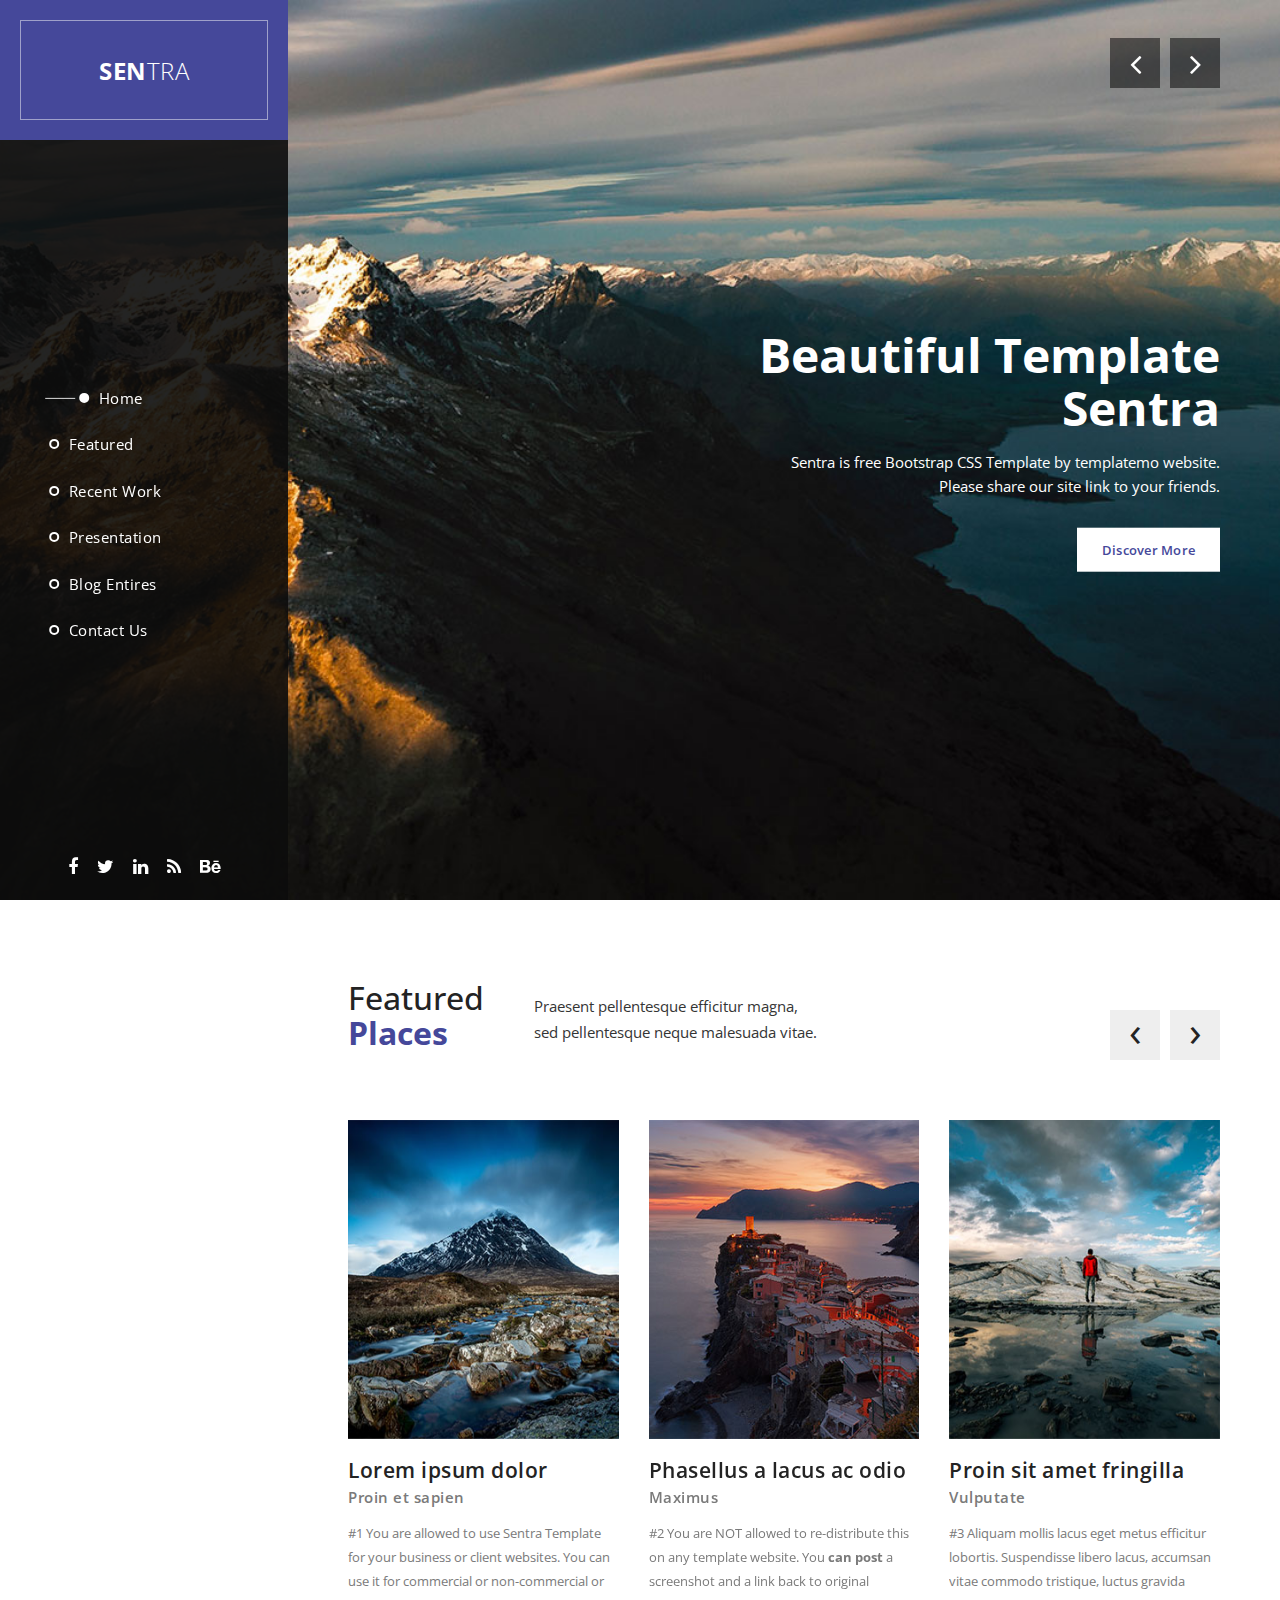
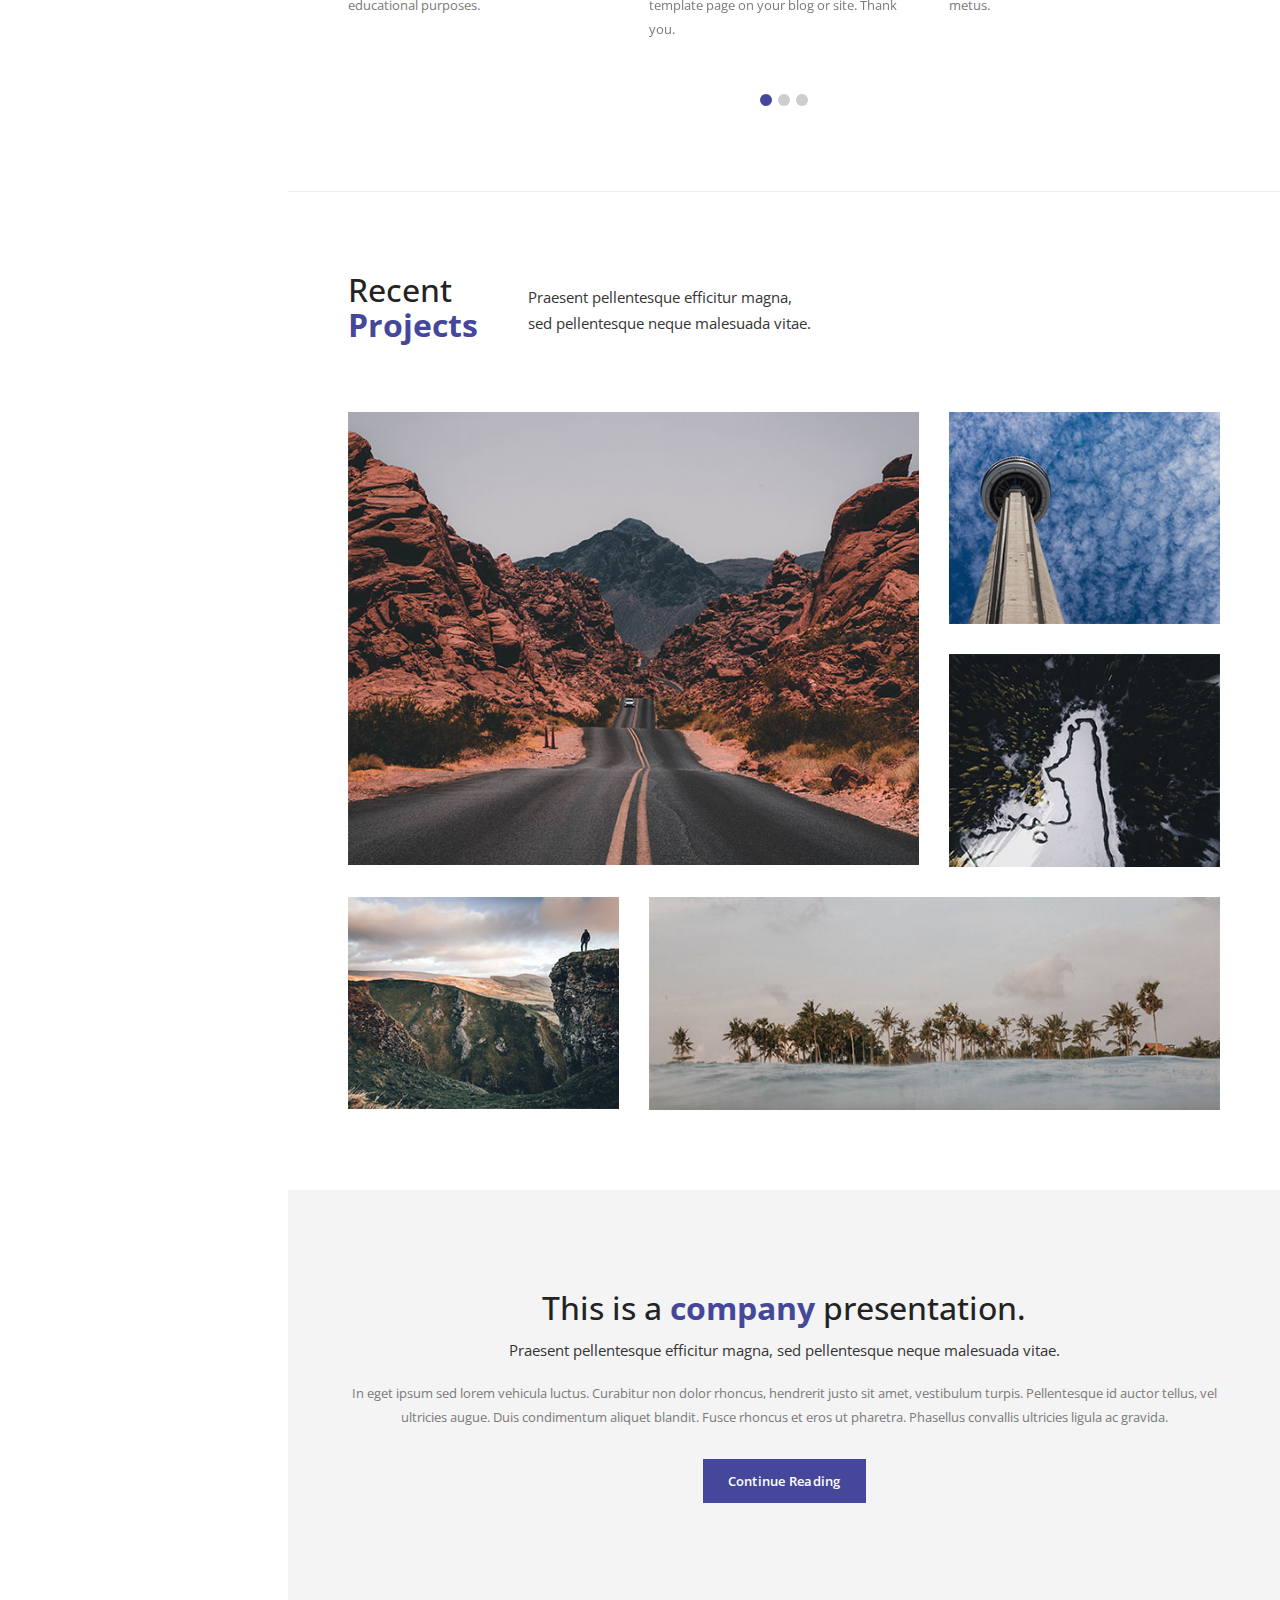
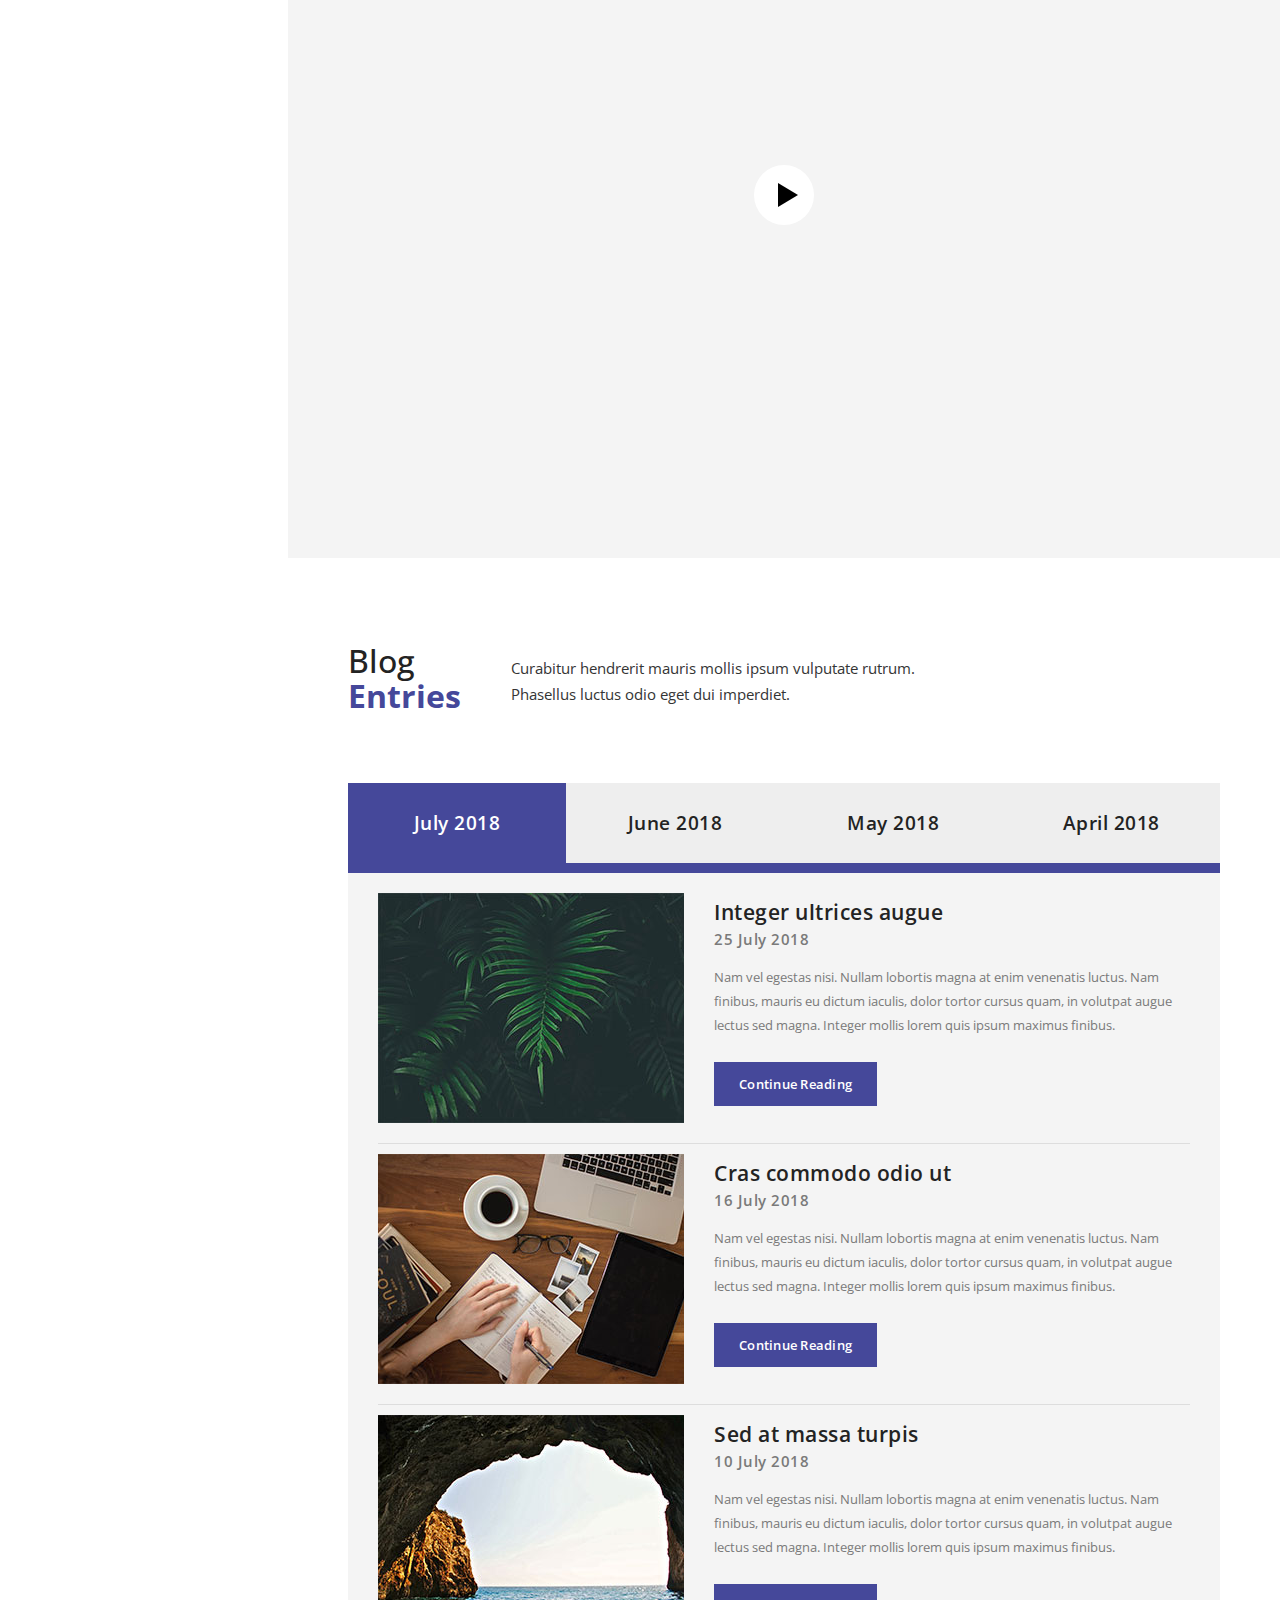
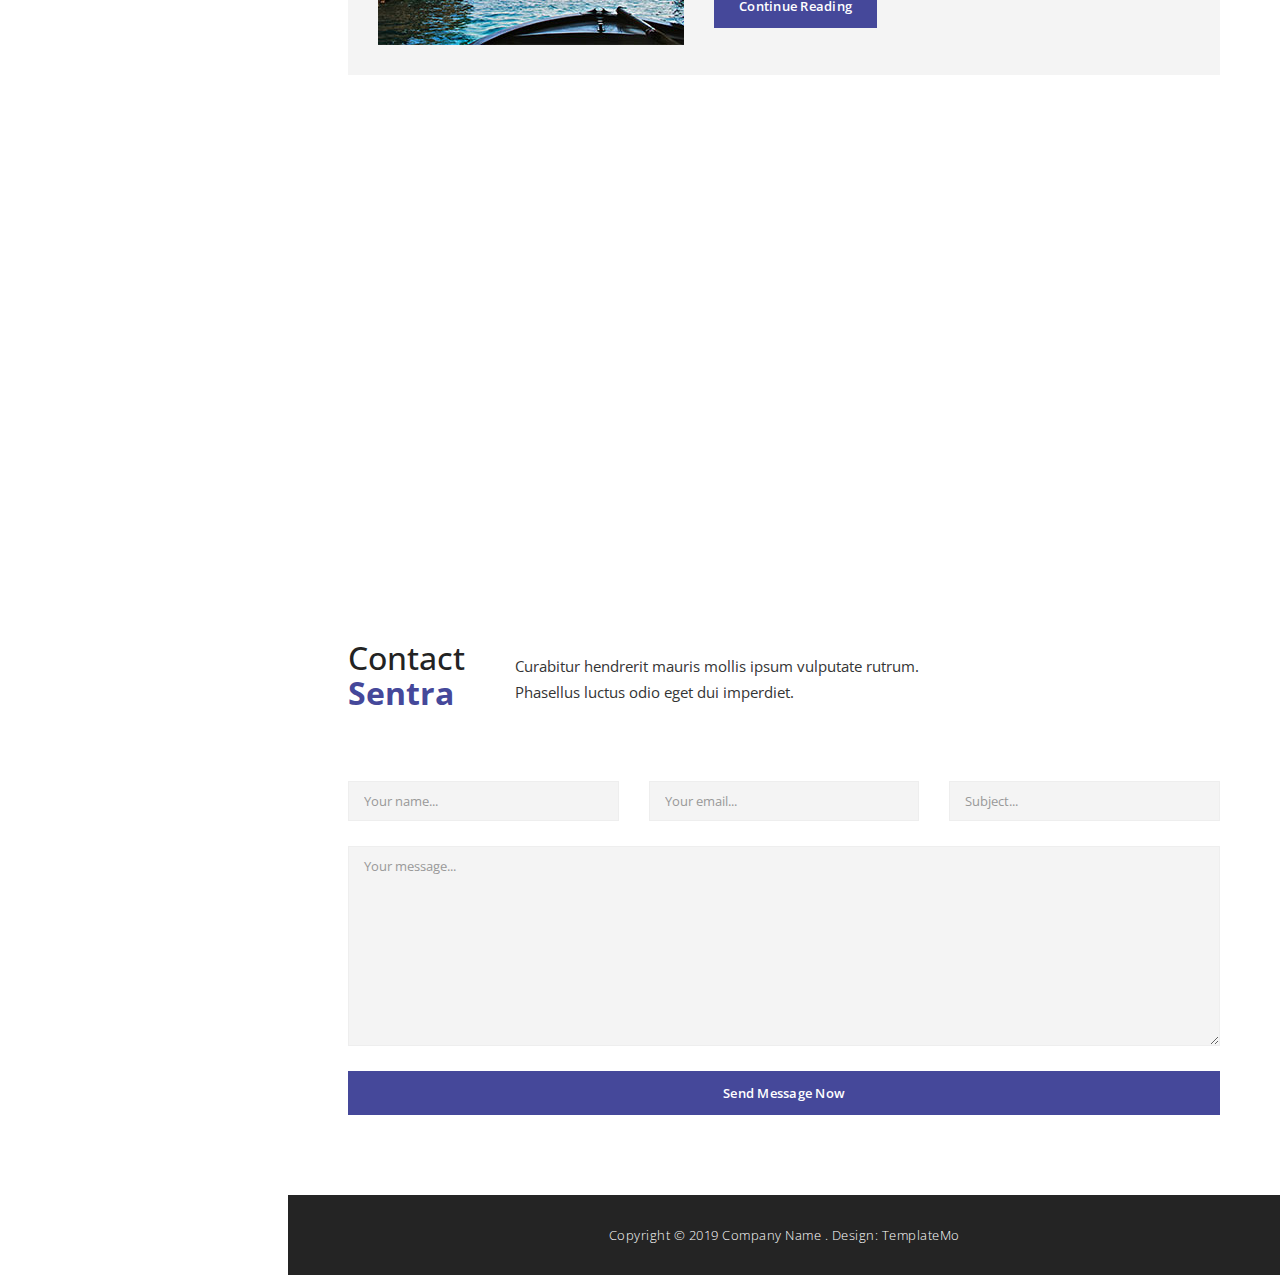
==== Code/HTML/Homepage/Mukto Batash.html @ c5c34bf3 "Enhancement #8 : Homepage Created" ====
<!DOCTYPE html>
<html>
    <head>
        <meta charset="utf-8">
        <meta http-equiv="X-UA-Compatible" content="IE=edge,chrome=1">
        <title>Mukto Batash</title>
        
<!-- 

Sentra Template

https://templatemo.com/tm-518-sentra

-->
        <meta name="description" content="">
        <meta name="viewport" content="width=device-width, initial-scale=1">
        <link rel="apple-touch-icon" href="apple-touch-icon.png">

        <link rel="stylesheet" href="css/bootstrap.min.css">
        <link rel="stylesheet" href="css/bootstrap-theme.min.css">
        <link rel="stylesheet" href="css/fontAwesome.css">
        <link rel="stylesheet" href="css/light-box.css">
        <link rel="stylesheet" href="css/owl-carousel.css">
        <link rel="stylesheet" href="css/templatemo-style.css">

        <link href="https://fonts.googleapis.com/css?family=Open+Sans:300,400,600,700,800" rel="stylesheet">

        <script src="js/vendor/modernizr-2.8.3-respond-1.4.2.min.js"></script>
    </head>

<body>



        <header class="nav-down responsive-nav hidden-lg hidden-md">
            <button type="button" id="nav-toggle" class="navbar-toggle" data-toggle="collapse" data-target="#main-nav">
                <span class="sr-only">Toggle navigation</span>
                <span class="icon-bar"></span>
                <span class="icon-bar"></span>
                <span class="icon-bar"></span>
            </button>
            <!--/.navbar-header-->
            <div id="main-nav" class="collapse navbar-collapse">
                <nav>
                    <ul class="nav navbar-nav">
                        <li><a href="#top">Home</a></li>
                        <li><a href="#featured">Featured</a></li>
                        <li><a href="#projects">Recent Projects</a></li>
                        <li><a href="#video">Presentation</a></li>
                        <li><a href="#blog">Blog Entries</a></li>
                        <li><a href="#contact">Contact Us</a></li>
                    </ul>
                </nav>
            </div>
        </header>

        <div class="sidebar-navigation hidde-sm hidden-xs">
            <div class="logo">
                <a href="#">Sen<em>tra</em></a>
            </div>
            <nav>
                <ul>
                    <li>
                        <a href="#top">
                            <span class="rect"></span>
                            <span class="circle"></span>
                            Home
                        </a>
                    </li>
                    <li>
                        <a href="#featured">
                            <span class="rect"></span>
                            <span class="circle"></span>
                            Featured
                        </a>
                    </li>
                    <li>
                        <a href="#projects">
                            <span class="rect"></span>
                            <span class="circle"></span>
                            Recent Work
                        </a>
                    </li>
                    <li>
                        <a href="#video">
                            <span class="rect"></span>
                            <span class="circle"></span>
                            Presentation
                        </a>
                    </li>
                    <li>
                        <a href="#blog">
                            <span class="rect"></span>
                            <span class="circle"></span>
                            Blog Entires
                        </a>
                    </li>
                    <li>
                        <a href="#contact">
                            <span class="rect"></span>
                            <span class="circle"></span>
                            Contact Us
                        </a>
                    </li>
                </ul>
            </nav>
            <ul class="social-icons">
                <li><a href="#"><i class="fa fa-facebook"></i></a></li>
                <li><a href="#"><i class="fa fa-twitter"></i></a></li>
                <li><a href="#"><i class="fa fa-linkedin"></i></a></li>
                <li><a href="#"><i class="fa fa-rss"></i></a></li>
                <li><a href="#"><i class="fa fa-behance"></i></a></li>
            </ul>
        </div>

        <div class="slider">
            <div class="Modern-Slider content-section" id="top">
                <!-- Item -->
                <div class="item item-1">
                    <div class="img-fill">
                    <div class="image"></div>
                    <div class="info">
                        <div>
                          <h1>Beautiful Template<br>Sentra</h1>
                          <p>Sentra is free Bootstrap CSS Template by templatemo website.<br>
                            Please share our site link to your friends.</p>
                          <div class="white-button button">
                              <a href="#featured">Discover More</a>
                          </div>
                        </div>
                        </div>
                    </div>
                </div>
                <!-- // Item -->
                <!-- Item -->
                <div class="item item-2">
                    <div class="img-fill">
                        <div class="image"></div>
                        <div class="info">
                        <div>
                          <h1>Mukto Batash <br>your friends</h1>
                          <p>Support templatemo by sharing a link to your friends.
                            <br>Thank you for helping us.</p>
                          
                          <div class="white-button button">
                              <a href="#featured">Share More</a>
                          </div>
                        </div>
                        </div>
                    </div>
                </div>
                <!-- // Item -->
                <!-- Item -->
                <div class="item item-3">
                    <div class="img-fill">
                        <div class="image"></div>
                        <div class="info">
                        <div>
                          <h1>Suspendisse suscipit<br>nulla sed</h1>
                          <p>Vestibulum ante ipsum primis in faucibus orci luctus et ultrices <br>posuere cubilia Curae; Sed at massa turpis.</p>
                          
                          <div class="white-button button">
                              <a href="#featured">Learn More</a>
                          </div>
                        </div>
                        </div>
                    </div>
                </div>
                <!-- // Item -->
            </div>
        </div>


        <div class="page-content">
            <section id="featured" class="content-section">
                <div class="section-heading">
                    <h1>Featured<br><em>Places</em></h1>
                    <p>Praesent pellentesque efficitur magna, 
                    <br>sed pellentesque neque malesuada vitae.</p>
                </div>
                <div class="section-content">
                    <div class="owl-carousel owl-theme">
                        <div class="item">
                            <div class="image">
                                <img src="img/featured_1.jpg" alt="">
                                <div class="featured-button button">
                                    <a href="#projects">Continue Reading</a>
                                </div>
                            </div>
                            <div class="text-content">
                                <h4>Lorem ipsum dolor</h4>
                                <span>Proin et sapien</span>
                                <p>#1 You are allowed to use Sentra Template for your business or client websites. You can use it for commercial or non-commercial or educational purposes.</p>
                            </div>
                        </div>
                        <div class="item">
                            <div class="image">
                                <img src="img/featured_2.jpg" alt="">
                                <div class="featured-button button">
                                    <a href="#projects">Continue Reading</a>
                                </div>
                            </div>
                            <div class="text-content">
                                <h4>Phasellus a lacus ac odio</h4>
                                <span>Maximus</span>
                                <p>#2 You are NOT allowed to re-distribute this on any template website. You <strong>can post</strong> a screenshot and a link back to original template page on your blog or site. Thank you.</p>
                            </div>
                        </div>
                        <div class="item">
                            <div class="image">
                                <img src="img/featured_3.jpg" alt="">
                                <div class="featured-button button">
                                    <a href="#projects">Continue Reading</a>
                                </div>
                            </div>
                            <div class="text-content">
                                <h4>Proin sit amet fringilla</h4>
                                <span>Vulputate</span>
                                <p>#3 Aliquam mollis lacus eget metus efficitur lobortis. Suspendisse libero lacus, accumsan vitae commodo tristique, luctus gravida metus.</p>
                            </div>
                        </div>
                        <div class="item">
                            <div class="image">
                                <img src="img/featured_2.jpg" alt="">
                                <div class="featured-button button">
                                    <a href="#projects">Continue Reading</a>
                                </div>
                            </div>
                            <div class="text-content">
                                <h4>In volutpat augue lectus</h4>
                                <span>Elementum</span>
                                <p>#4 Aliquam mollis lacus eget metus efficitur lobortis. Suspendisse libero lacus, accumsan vitae commodo tristique, luctus gravida metus.</p>
                            </div>
                        </div>
                        <div class="item">
                            <div class="image">
                                <img src="img/featured_1.jpg" alt="">
                                <div class="featured-button button">
                                    <a href="#projects">Continue Reading</a>
                                </div>
                            </div>
                            <div class="text-content">
                                <h4>Cras commodo odio</h4>
                                <span>Aliquam</span>
                                <p>#5 Mauris lacinia pretium libero, ut tincidunt lacus molestie ornare. Phasellus a facilisis erat. Praesent eleifend nibh mauris, quis sodales lorem convallis pulvinar.</p>
                            </div>
                        </div>
                        <div class="item">
                            <div class="image">
                                <img src="img/featured_3.jpg" alt="">
                                <div class="featured-button button">
                                    <a href="#projects">Continue Reading</a>
                                </div>
                            </div>
                            <div class="text-content">
                                <h4>Sed at massa turpis</h4>
                                <span>Curabitur</span>
                                <p>#6 Vestibulum tincidunt ornare ligula vel molestie. Curabitur hendrerit mauris mollis ipsum vulputate rutrum. Phasellus luctus odio eget dui imperdiet.</p>
                            </div>
                        </div>
                        <div class="item">
                            <div class="image">
                                <img src="img/featured_2.jpg" alt="">
                                <div class="featured-button button">
                                    <a href="#projects">Continue Reading</a>
                                </div>
                            </div>
                            <div class="text-content">
                                <h4>Aliquam mollis lacus</h4>
                                <span>Suspendisse</span>
                                <p>#7 Suspendisse suscipit nulla sed nisl fermentum, auctor suscipit nunc rhoncus. Proin faucibus metus diam, nec hendrerit purus pharetra in.</p>
                            </div>
                        </div>
                        <div class="item">
                            <div class="image">
                                <img src="img/featured_1.jpg" alt="">
                                <div class="featured-button button">
                                    <a href="#projects">Continue Reading</a>
                                </div>
                            </div>
                            <div class="text-content">
                                <h4>Mauris lacinia pretium</h4>
                                <span>Vestibulum</span>
                                <p>#8 Suspendisse suscipit nulla sed nisl fermentum, auctor suscipit nunc rhoncus. Proin faucibus metus diam, nec hendrerit purus pharetra in.</p>
                            </div>
                        </div>
                        <div class="item">
                            <div class="image">
                                <img src="img/featured_3.jpg" alt="">
                                <div class="featured-button button">
                                    <a href="#projects">Continue Reading</a>
                                </div>
                            </div>
                            <div class="text-content">
                                <h4>Proin sit amet fringilla erat</h4>
                                <span>Convallis</span>
                                <p>#9 Suspendisse suscipit nulla sed nisl fermentum, auctor suscipit nunc rhoncus. Proin faucibus metus diam, nec hendrerit purus pharetra in.</p>
                            </div>
                        </div>
                    </div>
                </div>
            </section>
            <section id="projects" class="content-section">
                <div class="section-heading">
                    <h1>Recent<br><em>Projects</em></h1>
                    <p>Praesent pellentesque efficitur magna, 
                    <br>sed pellentesque neque malesuada vitae.</p>
                </div>
                <div class="section-content">
                    <div class="masonry">
                        <div class="row">
                            <div class="item">
                                <div class="col-md-8">
                                    <a href="img/portfolio_big_1.jpg" data-lightbox="image"><img src="img/portfolio_1.jpg" alt="image 1"></a>
                                </div>
                            </div>
                            <div class="item second-item">
                                <div class="col-md-4">
                                    <a href="img/portfolio_big_2.jpg" data-lightbox="image"><img src="img/portfolio_2.jpg" alt="image 2"></a>
                                </div>
                            </div>
                            <div class="item">
                                <div class="col-md-4">
                                    <a href="img/portfolio_big_3.jpg" data-lightbox="image"><img src="img/portfolio_3.jpg" alt="image 3"></a>
                                </div>
                            </div>
                            <div class="item">
                                <div class="col-md-4">
                                    <a href="img/portfolio_big_4.jpg" data-lightbox="image"><img src="img/portfolio_4.jpg" alt="image 4"></a>
                                </div>
                            </div>
                            <div class="item">
                                <div class="col-md-8">
                                    <a href="img/portfolio_big_5.jpg" data-lightbox="image"><img src="img/portfolio_5.jpg" alt="image 5"></a>
                                </div>
                            </div>
                        </div>
                    </div>
                </div>            
            </section>
            <section id="video" class="content-section">
                <div class="row">
                    <div class="col-md-12">
                        <div class="section-heading">
                            <h1>This is a <em>company</em> presentation.</h1>
                            <p>Praesent pellentesque efficitur magna, sed pellentesque neque malesuada vitae.</p>
                        </div>
                        <div class="text-content">
                            <p>In eget ipsum sed lorem vehicula luctus. Curabitur non dolor rhoncus, hendrerit justo sit amet, vestibulum turpis. Pellentesque id auctor tellus, vel ultricies augue. Duis condimentum aliquet blandit. Fusce rhoncus et eros ut pharetra. Phasellus convallis ultricies ligula ac gravida.</p>
                        </div>
                        <div class="accent-button button">
                            <a href="#blog">Continue Reading</a>
                        </div>
                    </div>
                    <div class="col-md-12">
                        <div class="box-video">
                            <div class="bg-video" style="background-image: url(https://unsplash.imgix.net/photo-1425036458755-dc303a604201?fit=crop&fm=jpg&q=75&w=1000);">
                                <div class="bt-play">Play</div>
                            </div>
                            <div class="video-container">
                                <iframe width="100%" height="520" src="https://www.youtube.com/embed/j-_7Ub-Zkow?rel=0&amp;showinfo=0" frameborder="0" allowfullscreen="allowfullscreen"></iframe>
                            </div>
                        </div>
                    </div>
                </div>
            </section>
            <section id="blog" class="content-section">
                <div class="section-heading">
                    <h1>Blog<br><em>Entries</em></h1>
                    <p>Curabitur hendrerit mauris mollis ipsum vulputate rutrum. 
                    <br>Phasellus luctus odio eget dui imperdiet.</p>
                </div>
                <div class="section-content">
                    <div class="tabs-content">
                        <div class="wrapper">
                            <ul class="tabs clearfix" data-tabgroup="first-tab-group">
                              <li><a href="#tab1" class="active">July 2018</a></li>
                              <li><a href="#tab2">June 2018</a></li>
                              <li><a href="#tab3">May 2018</a></li>
                              <li><a href="#tab4">April 2018</a></li>
                            </ul>
                            <section id="first-tab-group" class="tabgroup">
                                <div id="tab1">
                                    <ul>
                                        <li>
                                            <div class="item">
                                                <img src="img/blog_1.jpg" alt="">
                                                <div class="text-content">
                                                    <h4>Integer ultrices augue</h4>
                                                    <span>25 July 2018</span>
                                                    <p>Nam vel egestas nisi. Nullam lobortis magna at enim venenatis luctus. Nam finibus, mauris eu dictum iaculis, dolor tortor cursus quam, in volutpat augue lectus sed magna. Integer mollis lorem quis ipsum maximus finibus.</p>
                                                    
                                                    <div class="accent-button button">
                                                        <a href="#contact">Continue Reading</a>
                                                    </div>
                                                </div>
                                            </div>
                                        </li>
                                        <li>
                                            <div class="item">
                                                <img src="img/blog_2.jpg" alt="">
                                                <div class="text-content">
                                                    <h4>Cras commodo odio ut</h4>
                                                    <span>16 July 2018</span>
                                                    <p>Nam vel egestas nisi. Nullam lobortis magna at enim venenatis luctus. Nam finibus, mauris eu dictum iaculis, dolor tortor cursus quam, in volutpat augue lectus sed magna. Integer mollis lorem quis ipsum maximus finibus.</p>
                                                    
                                                    <div class="accent-button button">
                                                        <a href="#contact">Continue Reading</a>
                                                    </div>
                                                </div>
                                            </div>
                                        </li>
                                        <li>
                                            <div class="item">
                                                <img src="img/blog_3.jpg" alt="">
                                                <div class="text-content">
                                                    <h4>Sed at massa turpis</h4>
                                                    <span>10 July 2018</span>
                                                    <p>Nam vel egestas nisi. Nullam lobortis magna at enim venenatis luctus. Nam finibus, mauris eu dictum iaculis, dolor tortor cursus quam, in volutpat augue lectus sed magna. Integer mollis lorem quis ipsum maximus finibus.</p>
                                                    
                                                    <div class="accent-button button">
                                                        <a href="#contact">Continue Reading</a>
                                                    </div>
                                                </div>
                                            </div>
                                        </li>
                                    </ul>
                                </div>
                                <div id="tab2">
                                    <ul>
                                        <li>
                                            <div class="item">
                                                <img src="img/blog_3.jpg" alt="">
                                                <div class="text-content">
                                                    <h4>Sed at massa turpis</h4>
                                                    <span>30 June 2018</span>
                                                    <p>Nam vel egestas nisi. Nullam lobortis magna at enim venenatis luctus. Nam finibus, mauris eu dictum iaculis, dolor tortor cursus quam, in volutpat augue lectus sed magna. Integer mollis lorem quis ipsum maximus finibus.</p>
                                                    
                                                    <div class="accent-button button">
                                                        <a href="#contact">Continue Reading</a>
                                                    </div>
                                                </div>
                                            </div>
                                        </li>
                                        <li>
                                            <div class="item">
                                                <img src="img/blog_1.jpg" alt="">
                                                <div class="text-content">
                                                    <h4>Lorem ipsum dolor sit</h4>
                                                    <span>24 June 2018</span>
                                                    <p>Nam vel egestas nisi. Nullam lobortis magna at enim venenatis luctus. Nam finibus, mauris eu dictum iaculis, dolor tortor cursus quam, in volutpat augue lectus sed magna. Integer mollis lorem quis ipsum maximus finibus.</p>
                                                    
                                                    <div class="accent-button button">
                                                        <a href="#contact">Continue Reading</a>
                                                    </div>
                                                </div>
                                            </div>
                                        </li>
                                        <li>
                                            <div class="item">
                                                <img src="img/blog_2.jpg" alt="">
                                                <div class="text-content">
                                                    <h4>Cras commodo odio ut</h4>
                                                    <span>12 June 2018</span>
                                                    <p>Nam vel egestas nisi. Nullam lobortis magna at enim venenatis luctus. Nam finibus, mauris eu dictum iaculis, dolor tortor cursus quam, in volutpat augue lectus sed magna. Integer mollis lorem quis ipsum maximus finibus.</p>
                                                    
                                                    <div class="accent-button button">
                                                        <a href="#contact">Continue Reading</a>
                                                    </div>
                                                </div>
                                            </div>
                                        </li>
                                    </ul>
                                </div>
                                <div id="tab3">
                                    <ul>
                                        <li>
                                            <div class="item">
                                                <img src="img/blog_2.jpg" alt="">
                                                <div class="text-content">
                                                    <h4>Cras commodo odio ut</h4>
                                                    <span>26 May 2018</span>
                                                    <p>Nam vel egestas nisi. Nullam lobortis magna at enim venenatis luctus. Nam finibus, mauris eu dictum iaculis, dolor tortor cursus quam, in volutpat augue lectus sed magna. Integer mollis lorem quis ipsum maximus finibus.</p>
                                                    
                                                    <div class="accent-button button">
                                                        <a href="#contact">Continue Reading</a>
                                                    </div>
                                                </div>
                                            </div>
                                        </li>
                                        <li>
                                            <div class="item">
                                                <img src="img/blog_1.jpg" alt="">
                                                <div class="text-content">
                                                    <h4>Lorem ipsum dolor sit</h4>
                                                    <span>22 May 2018</span>
                                                    <p>Nam vel egestas nisi. Nullam lobortis magna at enim venenatis luctus. Nam finibus, mauris eu dictum iaculis, dolor tortor cursus quam, in volutpat augue lectus sed magna. Integer mollis lorem quis ipsum maximus finibus.</p>
                                                    
                                                    <div class="accent-button button">
                                                        <a href="#contact">Continue Reading</a>
                                                    </div>
                                                </div>
                                            </div>
                                        </li>
                                        <li>
                                            <div class="item">
                                                <img src="img/blog_3.jpg" alt="">
                                                <div class="text-content">
                                                    <h4>Integer ultrices augue</h4>
                                                    <span>8 May 2018</span>
                                                    <p>Nam vel egestas nisi. Nullam lobortis magna at enim venenatis luctus. Nam finibus, mauris eu dictum iaculis, dolor tortor cursus quam, in volutpat augue lectus sed magna. Integer mollis lorem quis ipsum maximus finibus.</p>
                                                    
                                                    <div class="accent-button button">
                                                        <a href="#contact">Continue Reading</a>
                                                    </div>
                                                </div>
                                            </div>
                                        </li>
                                    </ul>
                                </div>
                                <div id="tab4">
                                    <ul>
                                        <li>
                                            <div class="item">
                                                <img src="img/blog_1.jpg" alt="">
                                                <div class="text-content">
                                                    <h4>Lorem ipsum dolor sit</h4>
                                                    <span>26 April 2018</span>
                                                    <p>Nam vel egestas nisi. Nullam lobortis magna at enim venenatis luctus. Nam finibus, mauris eu dictum iaculis, dolor tortor cursus quam, in volutpat augue lectus sed magna. Integer mollis lorem quis ipsum maximus finibus.</p>
                                                    
                                                    <div class="accent-button button">
                                                        <a href="#contact">Continue Reading</a>
                                                    </div>
                                                </div>
                                            </div>
                                        </li>                                
                                        <li>
                                            <div class="item">
                                                <img src="img/blog_3.jpg" alt="">
                                                <div class="text-content">
                                                    <h4>Integer ultrices augue eu</h4>
                                                    <span>24 April 2018</span>
                                                    <p>Nam vel egestas nisi. Nullam lobortis magna at enim venenatis luctus. Nam finibus, mauris eu dictum iaculis, dolor tortor cursus quam, in volutpat augue lectus sed magna. Integer mollis lorem quis ipsum maximus finibus.</p>
                                                    
                                                    <div class="accent-button button">
                                                        <a href="#contact">Continue Reading</a>
                                                    </div>
                                                </div>
                                            </div>
                                        </li>
                                        <li>
                                            <div class="item">
                                                <img src="img/blog_2.jpg" alt="">
                                                <div class="text-content">
                                                    <h4>Cras commodo odio ut</h4>
                                                    <span>20 April 2018</span>
                                                    <p>Nam vel egestas nisi. Nullam lobortis magna at enim venenatis luctus. Nam finibus, mauris eu dictum iaculis, dolor tortor cursus quam, in volutpat augue lectus sed magna. Integer mollis lorem quis ipsum maximus finibus.</p>
                                                    
                                                    <div class="accent-button button">
                                                        <a href="#contact">Continue Reading</a>
                                                    </div>
                                                </div>
                                            </div>
                                        </li>
                                    </ul>
                                </div>
                            </section> 
                        </div>
                    </div>
                </div>
            </section>
            <section id="contact" class="content-section">
                <div id="map">
                
                    <!-- How to change your own map point
                           1. Go to Google Maps
                           2. Click on your location point
                           3. Click "Share" and choose "Embed map" tab
                           4. Copy only URL and paste it within the src="" field below
                    -->
                    <iframe src="https://www.google.com/maps/embed?pb=!1m18!1m12!1m3!1d1197183.8373802372!2d-1.9415093691103689!3d6.781986417238027!2m3!1f0!2f0!3f0!3m2!1i1024!2i768!4f13.1!3m3!1m2!1s0xfdb96f349e85efd%3A0xb8d1e0b88af1f0f5!2sKumasi+Central+Market!5e0!3m2!1sen!2sth!4v1532967884907" width="100%" height="400px" frameborder="0" style="border:0" allowfullscreen></iframe>
                </div>
                <div id="contact-content">
                    <div class="section-heading">
                        <h1>Contact<br><em>Sentra</em></h1>
                        <p>Curabitur hendrerit mauris mollis ipsum vulputate rutrum. 
                        <br>Phasellus luctus odio eget dui imperdiet.</p>
                        
                    </div>
                    <div class="section-content">
                        <form id="contact" action="#" method="post">
                            <div class="row">
                                <div class="col-md-4">
                                  <fieldset>
                                    <input name="name" type="text" class="form-control" id="name" placeholder="Your name..." required="">
                                  </fieldset>
                                </div>
                                <div class="col-md-4">
                                  <fieldset>
                                    <input name="email" type="email" class="form-control" id="email" placeholder="Your email..." required="">
                                  </fieldset>
                                </div>
                                 <div class="col-md-4">
                                  <fieldset>
                                    <input name="subject" type="text" class="form-control" id="subject" placeholder="Subject..." required="">
                                  </fieldset>
                                </div>
                                <div class="col-md-12">
                                  <fieldset>
                                    <textarea name="message" rows="6" class="form-control" id="message" placeholder="Your message..." required=""></textarea>
                                  </fieldset>
                                </div>
                                <div class="col-md-12">
                                  <fieldset>
                                    <button type="submit" id="form-submit" class="btn">Send Message Now</button>
                                  </fieldset>
                                </div>
                            </div>
                        </form>
                    </div>
                </div>
            </section>
            <section class="footer">
                <p>Copyright &copy; 2019 Company Name 
                
                . Design: TemplateMo</p>
            </section>
        </div>

    <script src="https://ajax.googleapis.com/ajax/libs/jquery/1.11.2/jquery.min.js"></script>
    <script>window.jQuery || document.write('<script src="js/vendor/jquery-1.11.2.min.js"><\/script>')</script>

    <script src="js/vendor/bootstrap.min.js"></script>
    
    <script src="js/plugins.js"></script>
    <script src="js/main.js"></script>

    <script>
        // Hide Header on on scroll down
        var didScroll;
        var lastScrollTop = 0;
        var delta = 5;
        var navbarHeight = $('header').outerHeight();

        $(window).scroll(function(event){
            didScroll = true;
        });

        setInterval(function() {
            if (didScroll) {
                hasScrolled();
                didScroll = false;
            }
        }, 250);

        function hasScrolled() {
            var st = $(this).scrollTop();
            
            // Make sure they scroll more than delta
            if(Math.abs(lastScrollTop - st) <= delta)
                return;
            
            // If they scrolled down and are past the navbar, add class .nav-up.
            // This is necessary so you never see what is "behind" the navbar.
            if (st > lastScrollTop && st > navbarHeight){
                // Scroll Down
                $('header').removeClass('nav-down').addClass('nav-up');
            } else {
                // Scroll Up
                if(st + $(window).height() < $(document).height()) {
                    $('header').removeClass('nav-up').addClass('nav-down');
                }
            }
            
            lastScrollTop = st;
        }
    </script>

    <script src="http://ajax.googleapis.com/ajax/libs/jquery/1.10.2/jquery.min.js" type="text/javascript"></script>

</body>
</html>
---- Code/HTML/Homepage/css/light-box.css ----
/* LIGHT BOX */

body:after {
  content: url(../img/close.png) url(../img/loading.gif) url(../img/prev.png) url(../img/next.png);
  display: none;
}

body.lb-disable-scrolling {
  overflow: hidden;
}

.lightboxOverlay {
  position: absolute;
  top: 0;
  left: 0;
  z-index: 99999;
  background-color: black;
  filter: progid:DXImageTransform.Microsoft.Alpha(Opacity=80);
  opacity: 0.8;
  display: none;
}

.lightbox {
  position: absolute;
  margin-top: 0%;
  left: 0;
  width: 100%;
  z-index: 100000;
  text-align: center;
  line-height: 0;
  font-weight: normal;
}

.lightbox .lb-image {
  display: block;
  height: auto;
  max-width: inherit;
  max-height: none;
  border-radius: 5px;

  /* Image border */
  border: 10px solid white;
}

.lightbox a img {
  border: none;
}

.lb-outerContainer {
  position: relative;
  *zoom: 1;
  width: 250px;
  height: 250px;
  margin: 0 auto;
  border-radius: 4px;

  /* Background color behind image.
     This is visible during transitions. */
  background-color: white;
}

.lb-outerContainer:after {
  content: "";
  display: table;
  clear: both;
}

.lb-loader {
  position: absolute;
  top: 43%;
  left: 0;
  height: 25%;
  width: 100%;
  text-align: center;
  line-height: 0;
}

.lb-cancel {
  display: block;
  width: 32px;
  height: 32px;
  margin: 0 auto;
  background: url(../img/loading.gif) no-repeat;
}

.lb-nav {
  position: absolute;
  top: 0;
  left: 0;
  height: 100%;
  width: 100%;
  z-index: 10;
}

.lb-container > .nav {
  left: 0;
}

.lb-nav a {
  outline: none;
  background-image: url('[data-uri]');
}

.lb-prev, .lb-next {
  height: 100%;
  cursor: pointer;
  display: block;
}

.lb-nav a.lb-prev {
  width: 34%;
  left: 0;
  float: left;
  background: url(../img/prev.png) left 48% no-repeat;
  filter: progid:DXImageTransform.Microsoft.Alpha(Opacity=0);
  opacity: 0;
  -webkit-transition: opacity 0.6s;
  -moz-transition: opacity 0.6s;
  -o-transition: opacity 0.6s;
  transition: opacity 0.6s;
}

.lb-nav a.lb-prev:hover {
  filter: progid:DXImageTransform.Microsoft.Alpha(Opacity=100);
  opacity: 1;
}

.lb-nav a.lb-next {
  width: 64%;
  right: 0;
  float: right;
  background: url(../img/next.png) right 48% no-repeat;
  filter: progid:DXImageTransform.Microsoft.Alpha(Opacity=0);
  opacity: 0;
  -webkit-transition: opacity 0.6s;
  -moz-transition: opacity 0.6s;
  -o-transition: opacity 0.6s;
  transition: opacity 0.6s;
}

.lb-nav a.lb-next:hover {
  filter: progid:DXImageTransform.Microsoft.Alpha(Opacity=100);
  opacity: 1;
}

.lb-dataContainer {
  margin: 0 auto;
  padding-top: 5px;
  *zoom: 1;
  width: 100%;
  -moz-border-radius-bottomleft: 4px;
  -webkit-border-bottom-left-radius: 4px;
  border-bottom-left-radius: 4px;
  -moz-border-radius-bottomright: 4px;
  -webkit-border-bottom-right-radius: 4px;
  border-bottom-right-radius: 4px;
}

.lb-dataContainer:after {
  content: "";
  display: table;
  clear: both;
}

.lb-data {
  padding: 0 4px;
  color: #ccc;
}

.lb-data .lb-details {
  width: 85%;
  float: left;
  text-align: left;
  line-height: 1.1em;
}

.lb-data .lb-caption {
  font-size: 13px;
  font-weight: bold;
  line-height: 1em;
}

.lb-data .lb-caption a {
  color: #4ae;
}

.lb-data .lb-number {
  margin-top: 15px;
  display: block;
  clear: left;
  padding-bottom: 1em;
  font-size: 13px;
  color: #999999;
}

.lb-data .lb-close {
  display: block;
  float: right;
  width: 30px;
  height: 30px;
  background: url(../img/close.png) top right no-repeat;
  text-align: right;
  outline: none;
  filter: progid:DXImageTransform.Microsoft.Alpha(Opacity=70);
  opacity: 0.7;
  -webkit-transition: opacity 0.2s;
  -moz-transition: opacity 0.2s;
  -o-transition: opacity 0.2s;
  transition: opacity 0.2s;
}

.lb-data .lb-close:hover {
  cursor: pointer;
  filter: progid:DXImageTransform.Microsoft.Alpha(Opacity=100);
  opacity: 1;
}
---- Code/HTML/Homepage/css/owl-carousel.css ----
/**
 * Owl Carousel v2.3.1
 * Copyright 2013-2018 David Deutsch
 * Licensed under: SEE LICENSE IN https://github.com/OwlCarousel2/OwlCarousel2/blob/master/LICENSE
 */
/*
 *  Owl Carousel - Core
 */
.owl-carousel {
  display: none;
  width: 100%;
  -webkit-tap-highlight-color: transparent;
  /* position relative and z-index fix webkit rendering fonts issue */
  position: relative;
  z-index: 1; }
  .owl-carousel .owl-stage {
    position: relative;
    -ms-touch-action: pan-Y;
    touch-action: manipulation;
    -moz-backface-visibility: hidden;
    /* fix firefox animation glitch */ }
  .owl-carousel .owl-stage:after {
    content: ".";
    display: block;
    clear: both;
    visibility: hidden;
    line-height: 0;
    height: 0; }
  .owl-carousel .owl-stage-outer {
    position: relative;
    overflow: hidden;
    /* fix for flashing background */
    -webkit-transform: translate3d(0px, 0px, 0px); }
  .owl-carousel .owl-wrapper,
  .owl-carousel .owl-item {
    -webkit-backface-visibility: hidden;
    -moz-backface-visibility: hidden;
    -ms-backface-visibility: hidden;
    -webkit-transform: translate3d(0, 0, 0);
    -moz-transform: translate3d(0, 0, 0);
    -ms-transform: translate3d(0, 0, 0); }
  .owl-carousel .owl-item {
    position: relative;
    min-height: 1px;
    float: left;
    -webkit-backface-visibility: hidden;
    -webkit-tap-highlight-color: transparent;
    -webkit-touch-callout: none; }
  .owl-carousel .owl-item img {
    display: block;
    width: 100%; }
  .owl-carousel .owl-nav.disabled,
  .owl-carousel .owl-dots.disabled {
    display: none; }
  .owl-carousel .owl-nav .owl-prev,
  .owl-carousel .owl-nav .owl-next,
  .owl-carousel .owl-dot {
    cursor: pointer;
    cursor: hand;
    -webkit-user-select: none;
    -khtml-user-select: none;
    -moz-user-select: none;
    -ms-user-select: none;
    user-select: none; }
  .owl-carousel .owl-nav button.owl-prev,
  .owl-carousel .owl-nav button.owl-next,
  .owl-carousel button.owl-dot {
    background: none;
    color: inherit;
    border: none;
    padding: 0 !important;
    font: inherit; }
  .owl-carousel.owl-loaded {
    display: block; }
  .owl-carousel.owl-loading {
    opacity: 0;
    display: block; }
  .owl-carousel.owl-hidden {
    opacity: 0; }
  .owl-carousel.owl-refresh .owl-item {
    visibility: hidden; }
  .owl-carousel.owl-drag .owl-item {
    -ms-touch-action: none;
        touch-action: none;
    -webkit-user-select: none;
    -moz-user-select: none;
    -ms-user-select: none;
    user-select: none; }
  .owl-carousel.owl-grab {
    cursor: move;
    cursor: grab; }
  .owl-carousel.owl-rtl {
    direction: rtl; }
  .owl-carousel.owl-rtl .owl-item {
    float: right; }

/* No Js */
.no-js .owl-carousel {
  display: block; }

/*
 *  Owl Carousel - Animate Plugin
 */
.owl-carousel .animated {
  animation-duration: 1000ms;
  animation-fill-mode: both; }

.owl-carousel .owl-animated-in {
  z-index: 0; }

.owl-carousel .owl-animated-out {
  z-index: 1; }

.owl-carousel .fadeOut {
  animation-name: fadeOut; }

@keyframes fadeOut {
  0% {
    opacity: 1; }
  100% {
    opacity: 0; } }

/*
 * 	Owl Carousel - Auto Height Plugin
 */
.owl-height {
  transition: height 500ms ease-in-out; }

/*
 * 	Owl Carousel - Lazy Load Plugin
 */
.owl-carousel .owl-item .owl-lazy {
  opacity: 0;
  transition: opacity 400ms ease; }

.owl-carousel .owl-item img.owl-lazy {
  transform-style: preserve-3d; }

/*
 * 	Owl Carousel - Video Plugin
 */
.owl-carousel .owl-video-wrapper {
  position: relative;
  height: 100%;
  background: #000; }

.owl-carousel .owl-video-play-icon {
  position: absolute;
  height: 80px;
  width: 80px;
  left: 50%;
  top: 50%;
  margin-left: -40px;
  margin-top: -40px;
  background: url("owl.video.play.png") no-repeat;
  cursor: pointer;
  z-index: 1;
  -webkit-backface-visibility: hidden;
  transition: transform 100ms ease; }

.owl-carousel .owl-video-play-icon:hover {
  -ms-transform: scale(1.3, 1.3);
      transform: scale(1.3, 1.3); }

.owl-carousel .owl-video-playing .owl-video-tn,
.owl-carousel .owl-video-playing .owl-video-play-icon {
  display: none; }

.owl-carousel .owl-video-tn {
  opacity: 0;
  height: 100%;
  background-position: center center;
  background-repeat: no-repeat;
  background-size: contain;
  transition: opacity 400ms ease; }

.owl-carousel .owl-video-frame {
  position: relative;
  z-index: 1;
  height: 100%;
  width: 100%; }
---- Code/HTML/Homepage/css/templatemo-style.css ----
/* 

Sentra Template

https://templatemo.com/tm-518-sentra

*/

body {
  font-family: 'Open Sans', sans-serif;
}

p {
  font-size: 13px;
  color: #7a7a7a;
  line-height: 24px;
}

.page-content {
  width: 77.5%;
  float: right;
}

.content-section {
  padding-top: 80px;
  position: relative;
  width: 100%;
  display: inline-block;
  height: auto;
  left: 50%;
  text-align: center;
  -webkit-transform: translateX(-50%);
  -moz-transform: translateX(-50%);
  -ms-transform: translateX(-50%);
  -o-transform: translateX(-50%);
  transform: translateX(-50%);
}

.section-heading {
  text-align: left;
  position: relative;
  margin-bottom: 60px;
}

.section-heading h1 {
  margin-top: 0px;
  font-size: 32px;
  color: #232323;
  display: inline-block;
  margin-right: 50px;
}

.section-heading em {
  font-style: normal;
  font-weight: 700;
  color: #45489a;
}

.section-heading p {
  display: inline-block;
  font-size: 15px;
  line-height: 26px;
  color: #343434;
  position: absolute;
  top: 12.5px;
}

.white-button a {
  font-size: 13px;
  font-weight: 600;
  color: #45489a;
  text-transform: capitalize;
  background-color: #fff;
  display: inline-block;
  height: 44px;
  line-height: 44px;
  padding: 0px 25px;
  letter-spacing: 0.25px;
  text-decoration: none;
  transition: all 0.3s;
}

.white-button a:hover {
  background-color: #45489a;
  color: #fff;
}

.accent-button a {
  font-size: 13px;
  font-weight: 600;
  color: #fff;
  text-transform: capitalize;
  background-color: #45489a;
  display: inline-block;
  height: 44px;
  line-height: 44px;
  padding: 0px 25px;
  letter-spacing: 0.25px;
  text-decoration: none;
  transition: all 0.3s;
}

.accent-button a:hover {
  background-color: #fff;
  color: #45489a;
}

header {
    position: fixed;
    top: 0;
    transition: top 0.3s ease-in-out;
    width: 100%;
}

.nav-up {
    top: -75px;
}

/* Responsive Navigation */

.responsive-nav {
  position: fixed;
  z-index: 10;
  width: 100%;
  height: 80px;
  background-color: rgba(250,250,250,.95);
  box-shadow: 0px 5px 15px rgba(0,0,0,0.2);
}

.navbar-toggle {
  position: absolute;
  top: 40%;
  left: 50%;
  display: inline-block;
  -webkit-transform: translateX(-50%) translateY(-50%);
  -moz-transform: translateX(-50%) translateY(-50%);
  -ms-transform: translateX(-50%) translateY(-50%);
  -o-transform: translateX(-50%) translateY(-50%);
  transform: translateX(-50%) translateY(-50%);
}

.navbar-nav {
  margin: 0;
  border: none;
}

#main-nav ul {
  text-align: center;
  background-color: rgba(0,0,0,0.9);
  margin-top: 59px;
  width: 100%;
}
#main-nav ul li {
  margin: 15px 0px;
}
#main-nav ul li:hover {
  background-color: transparent;
}
#main-nav ul li a {
  font-size: 15px;
  text-transform: capitalize;
  color: #fff;
  box-shadow: none;
  border: none;
}

#main-nav ul li a:hover {
  opacity: 0.5;
  background-color: transparent;
}

.navbar-toggle span {
  background-color: #232323;
}


/* Sidebar Style */

.sidebar-navigation {
  width: 22.5%;
  float: left;
  height: 100%;
  position: fixed;
  background-color: rgba(12,12,12,0.9);
  z-index: 10;
}

.sidebar-navigation .logo {
  position: absolute;
  width: 100%;
  height: 140px;
  line-height: 100px;
  background-color: #45489a;
  padding: 20px;
  text-align: center;
}

.sidebar-navigation .logo a {
  text-decoration: none;
  color: #fff;
  font-size: 24px;
  font-weight: 700;
  text-transform: uppercase;
  letter-spacing: 0.5px;
  height: 100px;
  width: 100%;
  display: inline-block;
  border: 1px solid rgba(250,250,250,0.5);
}

.sidebar-navigation .logo em {
  font-style: normal;
  font-weight: 300;
}

.sidebar-navigation nav {
  position: relative;
  top: 60%;
  left: 60%;
  -webkit-transform: translateX(-60%) translateY(-60%);
  -moz-transform: translateX(-60%) translateY(-60%);
  -ms-transform: translateX(-60%) translateY(-60%);
  -o-transform: translateX(-60%) translateY(-60%);
  transform: translateX(-60%) translateY(-60%);
}

.sidebar-navigation ul {
  margin-left: 45px;
  list-style: none;
  padding: 0;
}
.sidebar-navigation li{
  padding: 10px 0;
}
.sidebar-navigation span{
  display: inline-block;
  position:relative;
}
.sidebar-navigation nav a{
  display: inline-block;
  color: #fff;
  margin-top: 5px;
  text-decoration: none!important;
  font-size: 15px;
  letter-spacing: 0.5px;
  text-transform: capitalize;
}
.circle{
  margin-right: 5px;
  height: 10px;
  width: 10px;
  left: 0px;
  top: -1px;
  border-radius: 50%;
  background-color: transparent;
  border: 2px solid #fff;
  transition: all 0.3s;
}
.rect{
  height: 1px;
  width: 0px;
  left: 0;
  bottom: 5.5px;
  background-color: #fff;
  -webkit-transition: -webkit-transform 0.1s, width 0.6s;
  -moz-transition: -webkit-transform 0.1s, width 0.6s;
  transition: transform 0.1s, width 0.6s;
}
.sidebar-navigation nav a:focus {
  color: #fff;
}
.sidebar-navigation nav a:hover, nav .active-section {
  color: #fff;
}
.sidebar-navigation nav a:hover span, nav .active-section span{
  background-color: #ddd;
}
.sidebar-navigation nav .active-section .rect{
  width: 30px;
}
.sidebar-navigation nav .active-section .circle{
  background-color: #fff;
}

.sidebar-navigation .social-icons {
  position: absolute;
  width: 100%;  
  bottom: 10px;
  padding: 0;
  margin: 0;
  text-align: center;
}

.sidebar-navigation .social-icons li {
  display: inline-block;
  margin-right: 15px;
  margin-top: 0px;
  margin-bottom: 0px;
}
.sidebar-navigation .social-icons li:last-child {
  margin-right: 0px;
}

.sidebar-navigation .social-icons li a {
  font-size: 18px;
  color: #fff;
  transition: all 0.5s;
}

.sidebar-navigation .social-icons li a:hover {
  color: #45489a;
}


/* Slider Style */

.slider .content-section {
  padding-top: 0px;
  min-width: 100%;
  min-height: 100vh;
  width: 100%;
  height: 100vh;
  text-align: center;
}

.slider p a {
	color: #FFF;
}
.slider p a:hover {
	color: #FF0;
	text-decoration: none;
}

.Modern-Slider .info {
  text-align: right;
  position: absolute;
  z-index: 10;
  top: 50%;
  right: 60px;
  -webkit-transform: translateY(-50%);
  -moz-transform: translateY(-50%);
  -ms-transform: translateY(-50%);
  -o-transform: translateY(-50%);
  transform: translateY(-50%);
  display: inline-block;
}

.Modern-Slider .info h1 {
  margin-top: 0px;
  margin-bottom: 15px;
  font-size: 48px;
  color: #fff;
  font-weight: 700;
}

.Modern-Slider .info p {
  font-size: 15px;
  color: #fff;
}

.Modern-Slider .info .white-button {
  margin-top: 30px;
}

.Modern-Slider .info .white-button a:focus {
  outline: none;
}

.Modern-Slider .slick-dots {
  opacity: 0;
}

.Modern-Slider .NextArrow{
  outline: none;
  display: none;
  position:absolute;
  top:60px;
  right:60px;
  width:50px;
  height:50px;
  background:rgba(0,0,0,.50);
  border:0 none;
  margin-top:-22.5px;
  text-align:center;
  font:32px/50px FontAwesome;
  color:#FFF;
  z-index:5;
}

.Modern-Slider .NextArrow:before{content:'\f105';}

.Modern-Slider .PrevArrow{
  outline: none;
  position:absolute;
  top:60px;
  right: 120px;
  width:50px;
  height:50px;
  background:rgba(0,0,0,.50);
  border:0 none;
  margin-top:-22.5px;
  text-align:center;
  font:32px/50px FontAwesome;
  color:#FFF;
  z-index:5;
}

.Modern-Slider .item .image {
  width: 100%;
  height: 100vh;
  background-position: center center;
  background-size: cover;
  display: block;
}

.Modern-Slider .item-1 .image {
  background-image: url(../img/slide_1.jpg);
}

.Modern-Slider .item-2 .image {
  background-image: url(../img/slide_2.jpg);
}

.Modern-Slider .item-3 .image {
  background-image: url(../img/slide_3.jpg);
}

.Modern-Slider .PrevArrow:before{content:'\f104';}

.Modern-Slider .item .image {
  animation: zoomin 12s ease-in-out infinite alternate;
  -webkit-animation: zoomin 12s ease-in-out infinite alternate;
}

@keyframes zoomin {
    0% {-webkit-transform: scale(1);}
    100% {-webkit-transform: scale(1.2);}
}

.Modern-Slider {background:transparent;}

/* ==== Slick Slider Css Ruls === */
.slick-slider{position:relative;display:block;-webkit-user-select:none;-moz-user-select:none;-ms-user-select:none;user-select:none;-webkit-touch-callout:none;-khtml-user-select:none;-ms-touch-action:pan-y;touch-action:pan-y;-webkit-tap-highlight-color:transparent}
.slick-list{position:relative;display:block;overflow:hidden;margin:0;padding:0}
.slick-list:focus{outline:none}.slick-list.dragging{cursor:hand}
.slick-slider .slick-track,.slick-slider .slick-list{-webkit-transform:translate3d(0,0,0);-ms-transform:translate3d(0,0,0);transform:translate3d(0,0,0)}
.slick-track{position:relative;top:0;left:0;display:block}
.slick-track:before,.slick-track:after{display:table;content:''}.slick-track:after{clear:both}
.slick-loading .slick-track{visibility:hidden}
.slick-slide{display:none;float:left /* If RTL Make This Right */ ;height:100%;min-height:1px}
.slick-slide.dragging img{pointer-events:none}
.slick-initialized .slick-slide{display:block}
.slick-loading .slick-slide{visibility:hidden}
.slick-vertical .slick-slide{display:block;height:auto;border:1px solid transparent}


/* Featured Style */

#featured {
  padding-left: 60px;
  padding-right: 60px;
  padding-bottom: 80px;
  border-bottom: 1px solid #eee;
}

#featured .section-heading {
  margin-right: 20%;
}

#featured .content-section {
  display: inline-block;
  position: relative;
}

#featured .owl-dots {
  margin-top: 40px;
}

#featured .owl-dots .owl-dot span  {
  width: 12px;
  height: 12px;
  background-color: #cdcdcd!important;
  display: inline-block;
  border-radius: 50%;
  margin: 0 3px;
}

#featured .owl-dots .active span {
  background-color: #45489a!important;
}

#featured .owl-dots button {
  outline: none;
}

#featured .owl-nav {
  position: absolute;
  display: inline-block;
  top: -110px;
  right: 0;
}

#featured .owl-nav button:focus {
  outline: none;
}

#featured .owl-nav .owl-prev span {
  margin-right: 10px;
}

#featured .owl-nav .owl-next span, #featured .owl-nav .owl-prev span {
  outline: none;
  width: 50px;
  height: 50px;
  display: inline-block;
  text-align: center;
  line-height: 42px;
  background-color: #eee;
  color: #232323;
  font-size: 42px;
  transition: all 0.5s;
}

#featured .owl-nav span:hover {
  background-color: #45489a;
  color: #fff;
}

#featured .item {
  text-align: left;
  position: relative;
  z-index: 10;
}

#featured .item .image {
  position: relative;
}

#featured .item .image img {
  width: 100%;
  overflow: hidden;
}

#featured .item .image .featured-button a {
  font-size: 13px;
  font-weight: 600;
  color: #fff;
  text-align: center;
  text-transform: capitalize;
  background-color: rgba(69,72,154, 0.9);
  display: inline-block;
  height: 44px;
  line-height: 44px;
  width: 100%;
  letter-spacing: 0.25px;
  text-decoration: none;
  transition: all 0.5s;
  position: absolute;
  z-index: 9;
  bottom: -44px;
  opacity: 0;
}

#featured .item:hover .featured-button a {
  bottom: 0;
  opacity: 1;
}

#featured .item .text-content {
  padding-top: 20px;
  background-color: #fff;
  position: relative;
  z-index: 10;
}

#featured .item .text-content h4 {
  margin-top: 0px;
  margin-bottom: 5px;
  font-size: 21px;
  font-weight: 600;
  color: #232323;
  letter-spacing: 0.5px;
}

#featured .item .text-content span {
  display: inline-block;
  font-size: 15px;
  font-weight: 600;
  color: #7a7a7a;
  letter-spacing: 0.5px;
  margin-bottom: 12.5px;
}



/* Projects Style */

#projects {
  padding-left: 60px;
  padding-right: 60px;
  padding-bottom: 50px;
}

#projects .masonry {
  position: relative;
  width: 100%;
}

#projects .masonry .item img {
  transition: all 1s;
  width: 100%;
  overflow: hidden;
  margin-bottom: 30px;
}

#projects .masonry .item img:hover {
  opacity: 0.5;
}



/* Video Presentation Style */

#video {
  text-align: center;
  background-color: #f4f4f4;
  padding: 100px 60px;
}

#video .section-heading {
  margin-bottom: 30px;
  text-align: center;
}

#video .section-heading h1 {
  display: block;
  margin: 0px;
}

#video .section-heading p {
  position: relative;
  margin: 0px;
}

#video .accent-button {
  margin-top: 30px;
}

.box-video{
  width: 100%;
  position: relative;
  margin-top: 30px;
  cursor: pointer;
  overflow: hidden;
}

.box-video .bg-video{
  position: absolute;
  top: 0;
  left: 0;
  width: 100%;
  height: 100%;
  background-repeat: no-repeat;
  background-position: center;
  background-size: cover;
  z-index: 2;
}

.box-video .video-container{
  position: relative;
  margin: 0;
  z-index: 1;
}

.box-video .bt-play {
  position: absolute;
  top:50%;
  left:50%;
  margin:-30px 0 0 -30px;
  display: inline-block;
  width: 60px;
  height: 60px;
  background:#fff;
  border-radius: 50%;
  text-indent: -999em;
  cursor: pointer;
  z-index:2;
  -webkit-transition: all .3s ease-out;
  transition: all .3s ease-out;
}
.box-video .bt-play:after {
  content: '';
  position: absolute;
  left: 50%;
  top: 50%;
  height: 0;
  width: 0;
  margin: -12px 0 0 -6px;
  border: solid transparent;
  border-left-color: #000;
  border-width: 12px 20px;
  -webkit-transition: all .3s ease-out;
  transition: all .3s ease-out;
}
.box-video:hover .bt-play {
  transform: scale(1.1);
}

.box-video.open .bg-video{
  visibility: hidden;
  opacity: 0;
  -webkit-transition: all .6s .8s;
  transition: all .6s .8s;  
}
.box-video.open .video-container{
  opacity: 1;
  -webkit-transition: all .6s .8s;
  transition: all .6s .8s;
}




/* Blog Style */

#blog {
  padding-left: 60px;
  padding-right: 60px;
  padding-bottom: 80px;
}

#blog .tabs {
  list-style: none;
  margin: 0px;
  padding: 0px;
  height: 90px;
  width: 100%;
  background-color: #eee;
  border-bottom: 10px solid #45489a;
}

#blog .tabs li {
  display: inline-block;
  text-align: center;
  width: 25%;
  float: left;
  margin: 0;
  padding: 0;
}

#blog .tabs a {
  display: block;
  text-align: center;
  text-decoration: none;
  text-transform: capitalize;
  letter-spacing: 0.5px;
  color: #232323;
  font-size: 19px;
  line-height: 80px;
  font-weight: 600;
  transition: 0.5s;
}

#blog .tabs a:hover {
  color: #45489a;
}


#blog .tabs .active:hover {
  color: #fff;
}

#blog .tabs .active {
  background-color: #45489a;
  color: #fff;
}

.tabgroup {
  background-color: #f4f4f4;
  padding: 20px 30px;
}

.clearfix:after {
  content:"";
  display:table;
  clear:both;
}

#blog .tabgroup ul {
  padding: 0;
  margin: 0;
  list-style: none;
}

#blog .tabgroup ul li {
  display: inline-block;
  text-align: left;
  margin-bottom: 10px;
  padding-bottom: 20px;
  border-bottom: 1px solid #ddd;
}

#blog .tabgroup ul li:last-child {
  border-bottom: none;
  margin-bottom: 0px;
  padding-bottom: 10px;
}

#blog .tabgroup ul li img {
  float: left;
  margin-right: 30px;
  max-width: 100%;
  overflow: hidden;
}
#blog .tabgroup ul li .text-content {
  display: inline;
}

#blog .item .text-content h4 {
  padding-top: 7.5px;
  margin-top: 0px;
  margin-bottom: 5px;
  font-size: 21px;
  font-weight: 600;
  color: #232323;
  letter-spacing: 0.5px;
}

#blog .item .text-content span {
  display: inline-block;
  font-size: 15px;
  font-weight: 600;
  color: #7a7a7a;
  letter-spacing: 0.5px;
  margin-bottom: 15px;
}

#blog .item .text-content .accent-button {
  margin-top: 25px;
}




/* Contact Style */

#contact {
  padding-top: 0px;
}

#contact-content {
  padding: 80px 60px;
}

#contact input {
  border-radius: 0px;
  padding-left: 15px;
  font-size: 13px;
  color: #aaa;
  background-color: #f4f4f4;
  border: 1px solid #eee;
  outline: none;
  box-shadow: none;
  line-height: 40px;
  height: 40px;
  width: 100%;
  margin-bottom: 25px;
}

#contact textarea {
  border-radius: 0px;
  padding-left: 15px;
  padding-top: 10px;
  font-size: 13px;
  color: #aaa;
  background-color: #f4f4f4;
  border: 1px solid #eee;
  outline: none;
  box-shadow: none;
  height: 200px;
  max-height: 250px;
  width: 100%;
  max-width: 100%;
  margin-bottom: 25px;
}

#contact button {
  font-size: 13px;
  border-radius: 0px;
  font-weight: 600;
  color: #fff;
  text-transform: capitalize;
  background-color: #45489a;
  display: inline-block;
  height: 44px;
  line-height: 24px;
  outline: none;
  box-shadow: none;
  width: 100%;
  letter-spacing: 0.25px;
  text-decoration: none;
  transition: all 0.3s;
}

#contact button:hover {
  color: #232323;
  background-color: #f4f4f4;
}



/* Footer Style */

.footer {
  background-color: rgba(12,12,12,0.9);
  height: 80px;
  line-height: 80px;
  display: inline-block;
  text-align: center;
  width: 100%;
}

.footer p {
  margin-bottom: 0px;
  font-size: 13px;
  line-height: 80px;
  color: #fff;
  letter-spacing: 0.5px;
  font-weight: 300;
}

.footer p a {
  text-decoration: none;
  color: #fff;
  font-weight: 600;
}



/* Responsive Style */

@media (max-width: 992px) {

  .responsive-nav {
    display: none;
  }

  .sidebar-navigation .logo a {
    font-size: 18px;
  }

  .sidebar-navigation nav a {
    font-size: 13px;
  }

  .sidebar-navigation nav ul {
    margin-left: 30px;
  }

  .sidebar-navigation .social-icons li a {
    font-size: 15px;
  }

}


@media (max-width: 767px) {

  .responsive-nav {
    display: block;
    height: 60px;
  }

  .page-content {
    width: 100%;
  }

  .Modern-Slider .info {
    text-align: center;
    right: 0px;
    padding: 0px 30px;
  }

  .Modern-Slider .NextArrow{
    outline: none;
    display: none;
    position:absolute;
    top:120px;
    right: 50%;
    transform: translateX(50%);
    margin-right: -30px;
    width:50px;
    height:50px;
    background:rgba(0,0,0,.50);
    border:0 none;
    text-align:center;
    font:32px/50px FontAwesome;
    color:#FFF;
    z-index:5;
  }

  .Modern-Slider .NextArrow:before{content:'\f105';}

  .Modern-Slider .PrevArrow{
    outline: none;
    position:absolute;
    top:120px;
    left: 50%;
    transform: translateX(-50%);
    margin-left: -30px;
    width:50px;
    height:50px;
    background:rgba(0,0,0,.50);
    border:0 none;
    text-align:center;
    font:32px/50px FontAwesome;
    color:#FFF;
    z-index:5;
  }

  

}

@media (max-width: 690px) {

  .section-heading p {
    position: relative;
  }

  #featured {
    padding-left: 15px;
    padding-right: 15px;
  }

  #featured .owl-nav {
    position: absolute;
    display: inline-block;
    top: -220px;
    right: 0;
  }

  #projects {
    padding-left: 15px;
    padding-right: 15px;
  }

  #video {
    padding-left: 15px;
    padding-right: 15px;
  }

  #blog {
    padding-left: 15px;
    padding-right: 15px;
  }

  #blog .tabs a {
    font-size: 13px;
  }

  #blog .tabgroup ul li img {
    float: none;
    width: 100%;
    margin-bottom: 15px;
  }
  #blog .tabgroup ul li .text-content {
    display: block;
  }

  #contact-content {
    padding-left: 15px;
    padding-right: 15px;
  }

}
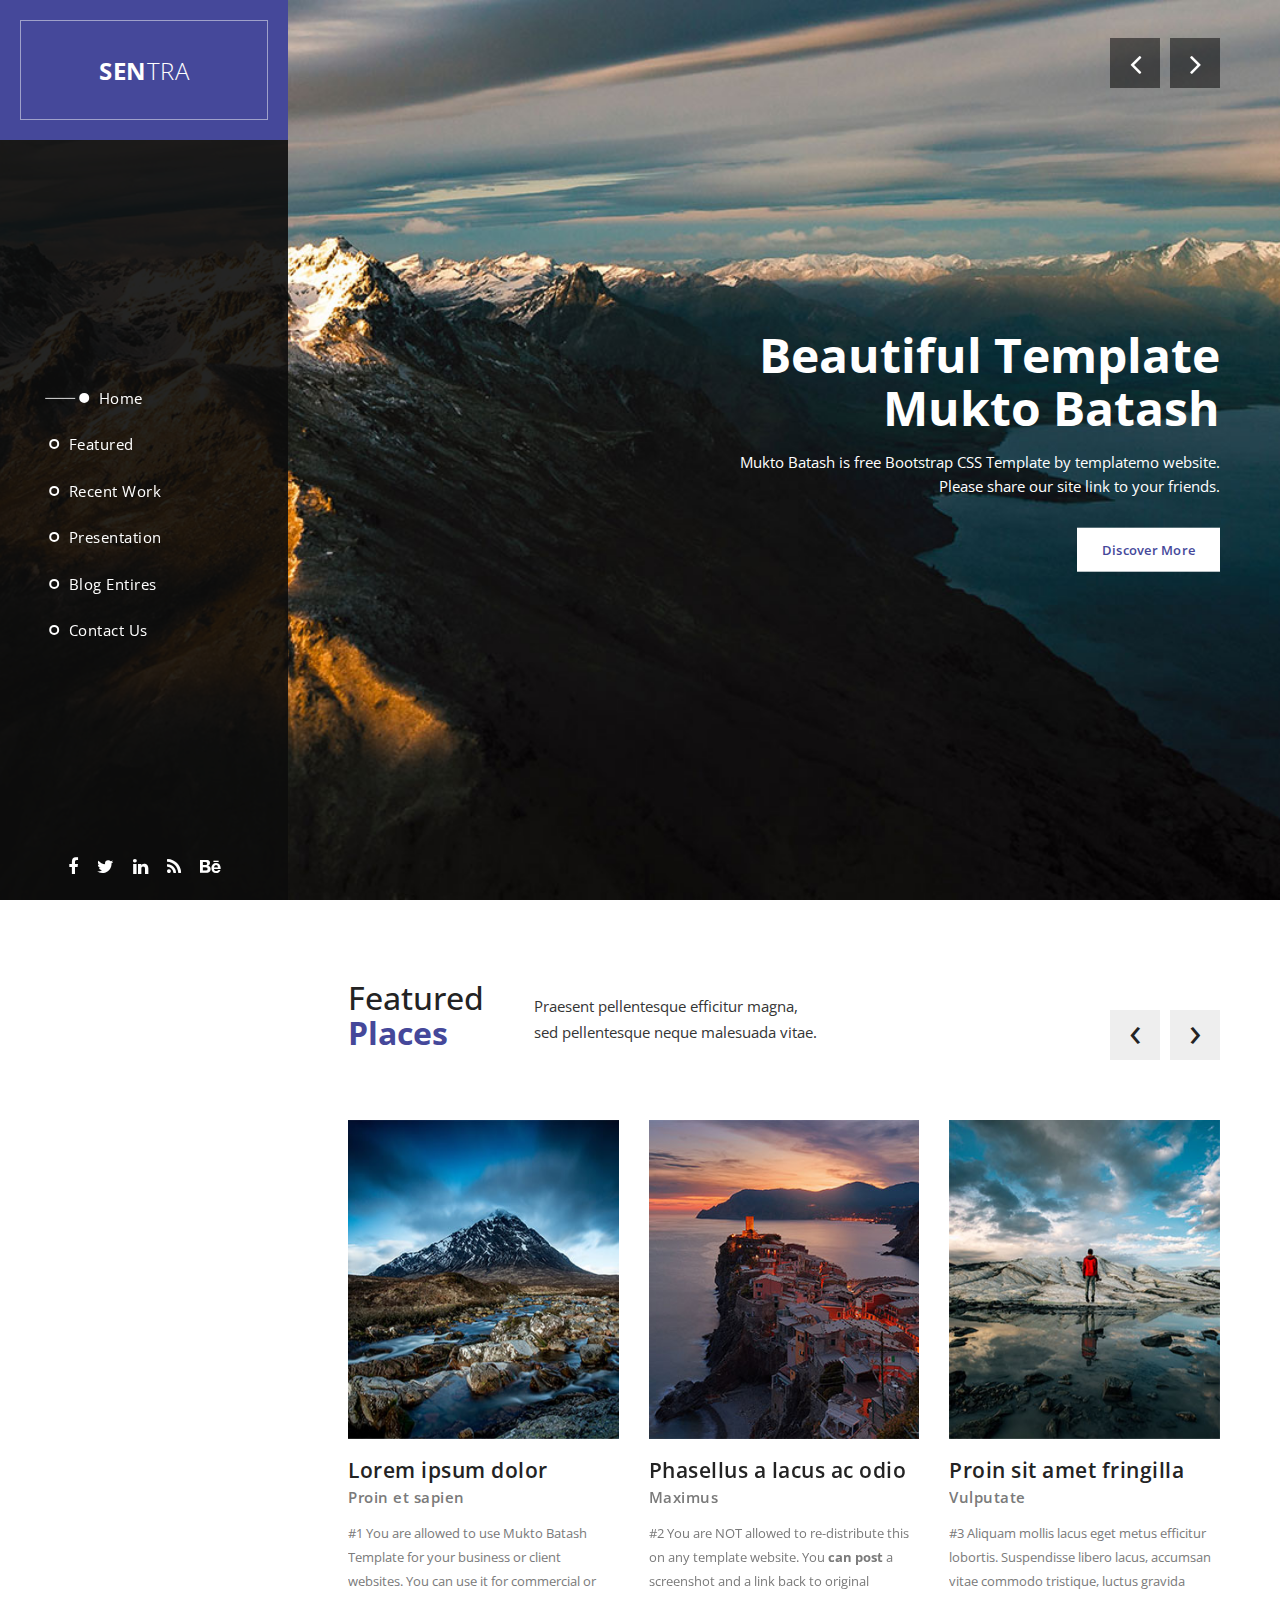
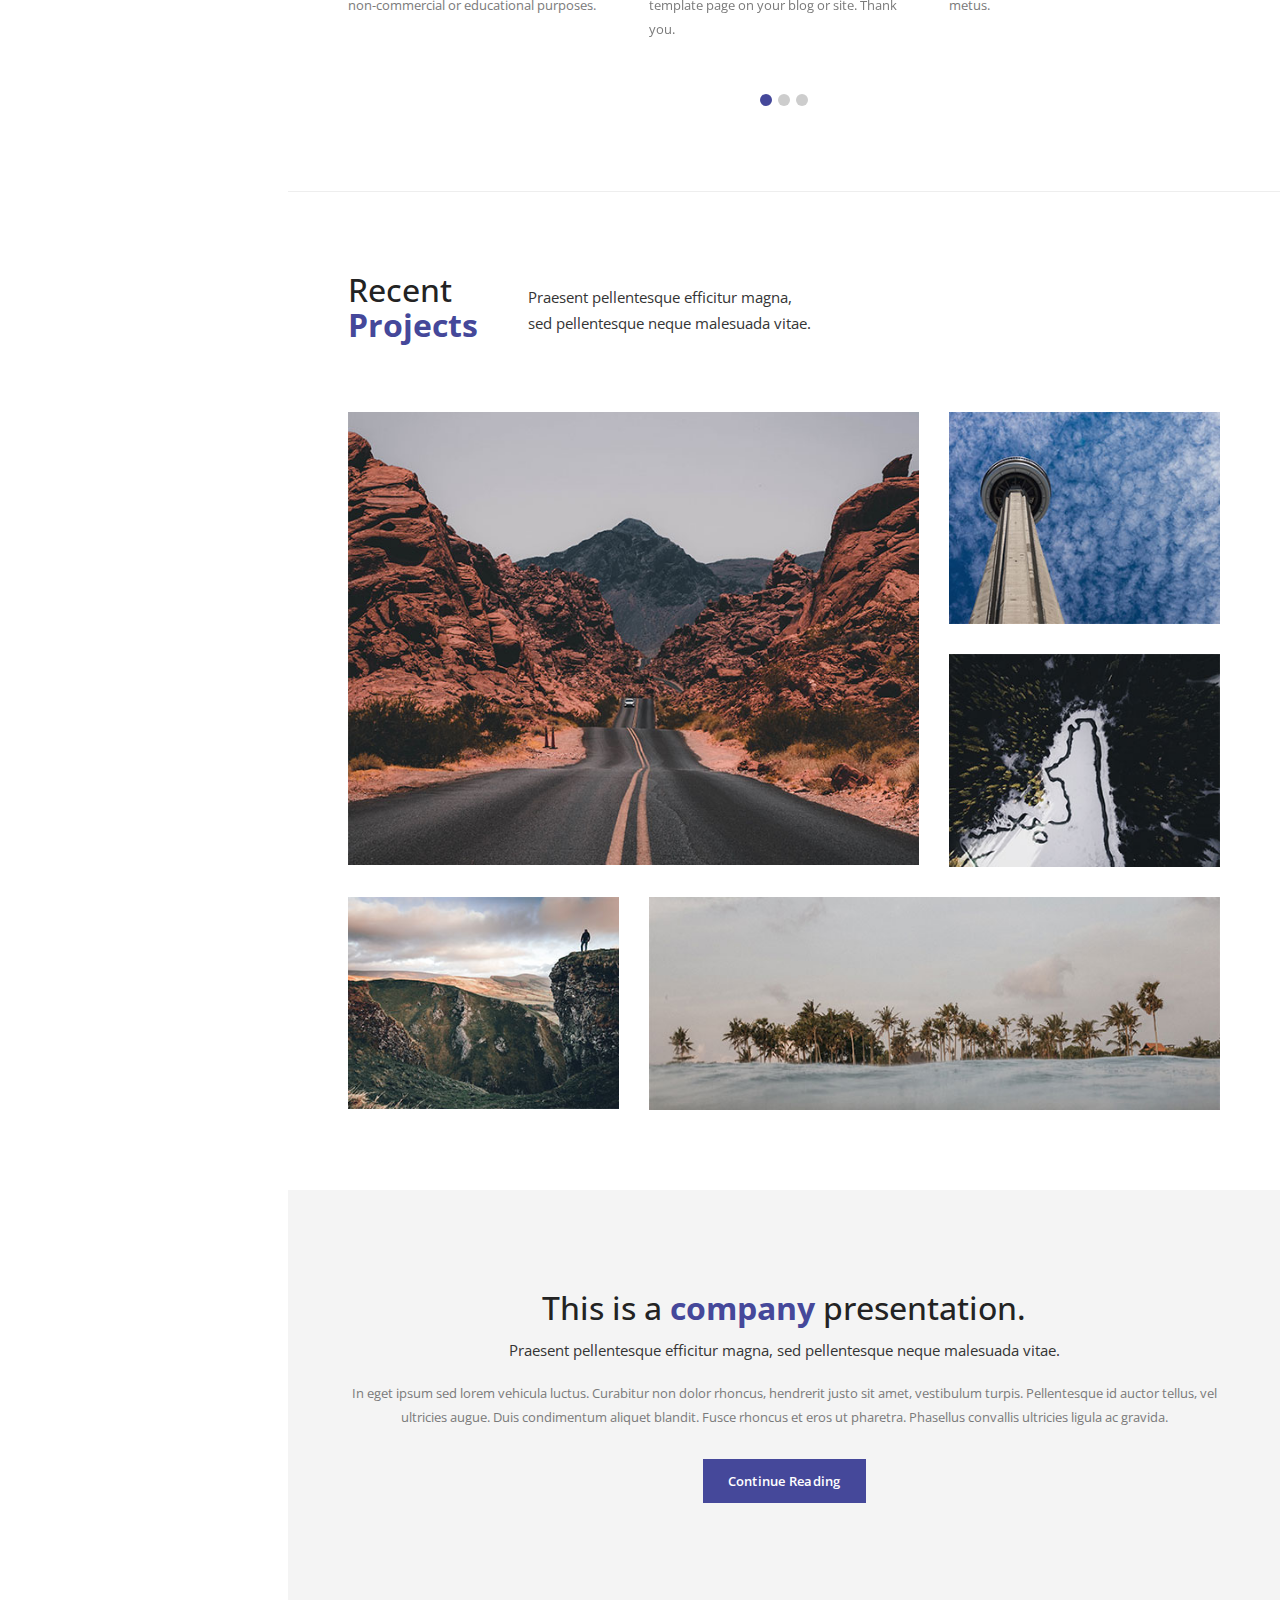
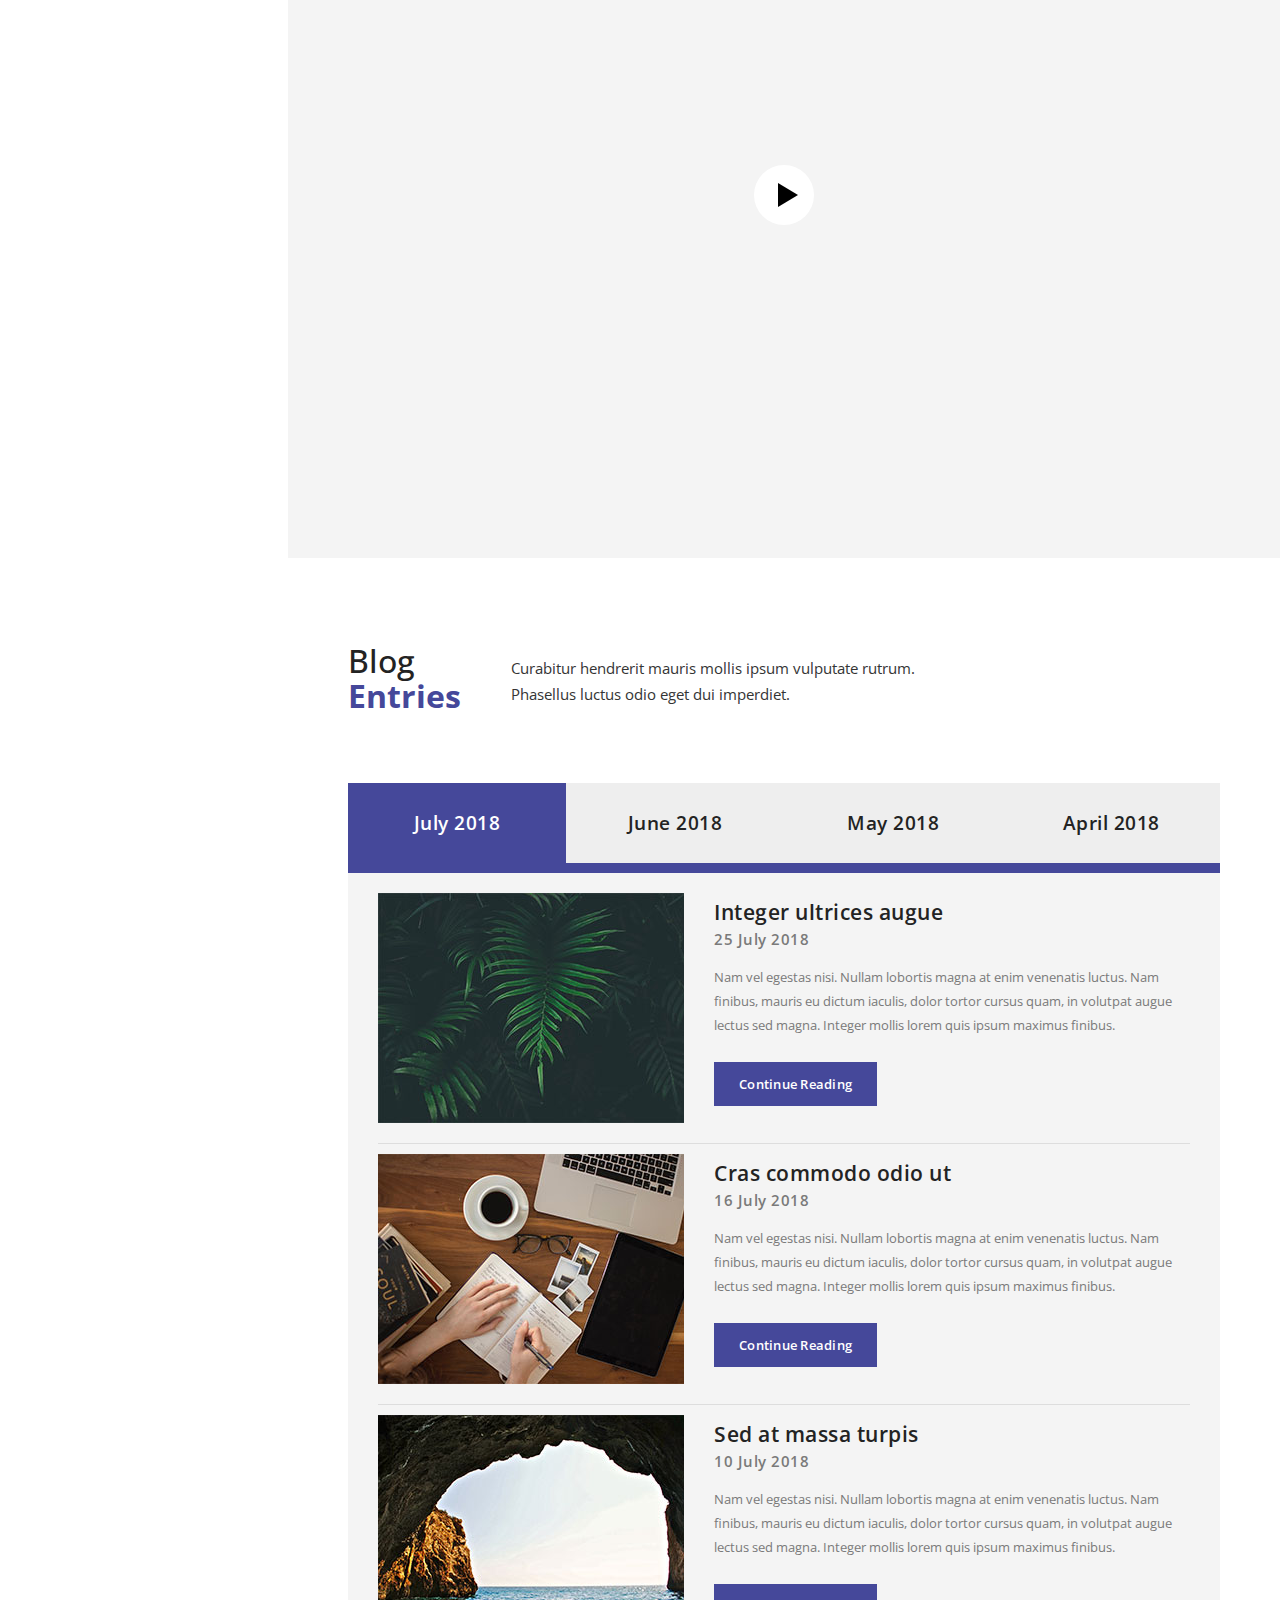
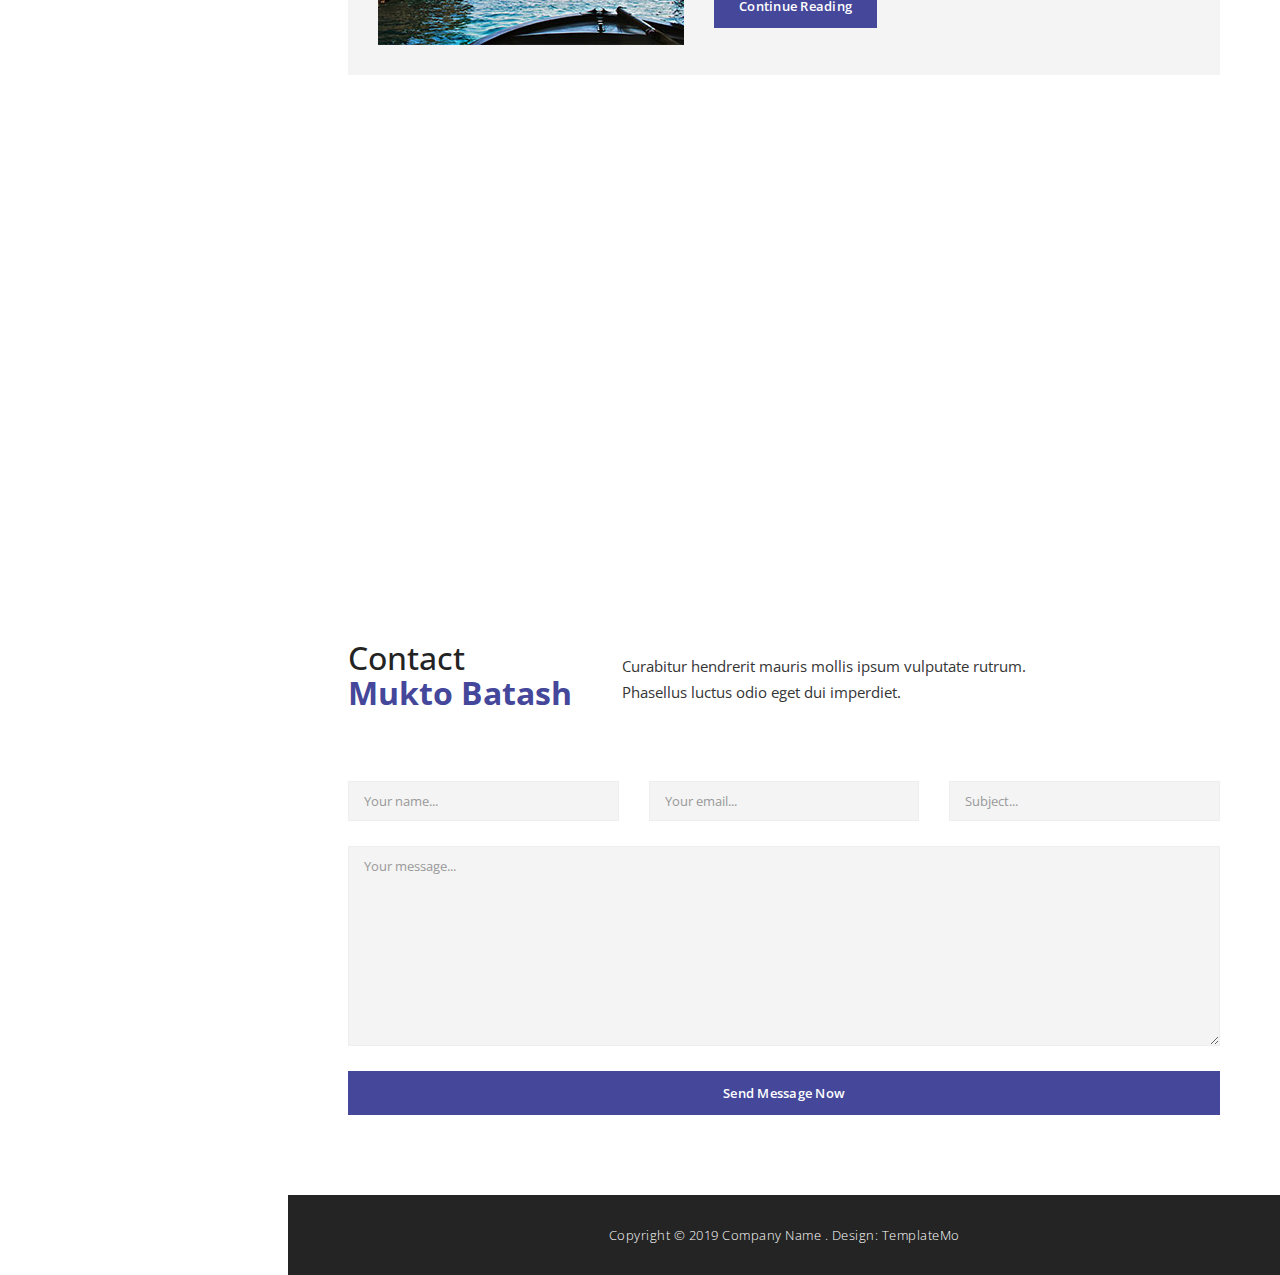
==== commit 8173a3db: "Update Mukto Batash.html" ====
--- a/Code/HTML/Homepage/Mukto Batash.html
+++ b/Code/HTML/Homepage/Mukto Batash.html
@@ -6,13 +6,7 @@
         <meta http-equiv="X-UA-Compatible" content="IE=edge,chrome=1">
         <title>Mukto Batash</title>
         
-<!-- 
-
-Sentra Template
-
-https://templatemo.com/tm-518-sentra
-
--->
+
         <meta name="description" content="">
         <meta name="viewport" content="width=device-width, initial-scale=1">
         <link rel="apple-touch-icon" href="apple-touch-icon.png">
@@ -122,8 +116,8 @@
                     <div class="image"></div>
                     <div class="info">
                         <div>
-                          <h1>Beautiful Template<br>Sentra</h1>
-                          <p>Sentra is free Bootstrap CSS Template by templatemo website.<br>
+                          <h1>Beautiful Template<br>Mukto Batash</h1>
+                          <p>Mukto Batash is free Bootstrap CSS Template by templatemo website.<br>
                             Please share our site link to your friends.</p>
                           <div class="white-button button">
                               <a href="#featured">Discover More</a>
@@ -191,7 +185,7 @@
                             <div class="text-content">
                                 <h4>Lorem ipsum dolor</h4>
                                 <span>Proin et sapien</span>
-                                <p>#1 You are allowed to use Sentra Template for your business or client websites. You can use it for commercial or non-commercial or educational purposes.</p>
+                                <p>#1 You are allowed to use Mukto Batash Template for your business or client websites. You can use it for commercial or non-commercial or educational purposes.</p>
                             </div>
                         </div>
                         <div class="item">
@@ -583,7 +577,7 @@
                 </div>
                 <div id="contact-content">
                     <div class="section-heading">
-                        <h1>Contact<br><em>Sentra</em></h1>
+                        <h1>Contact<br><em>Mukto Batash</em></h1>
                         <p>Curabitur hendrerit mauris mollis ipsum vulputate rutrum. 
                         <br>Phasellus luctus odio eget dui imperdiet.</p>
                         
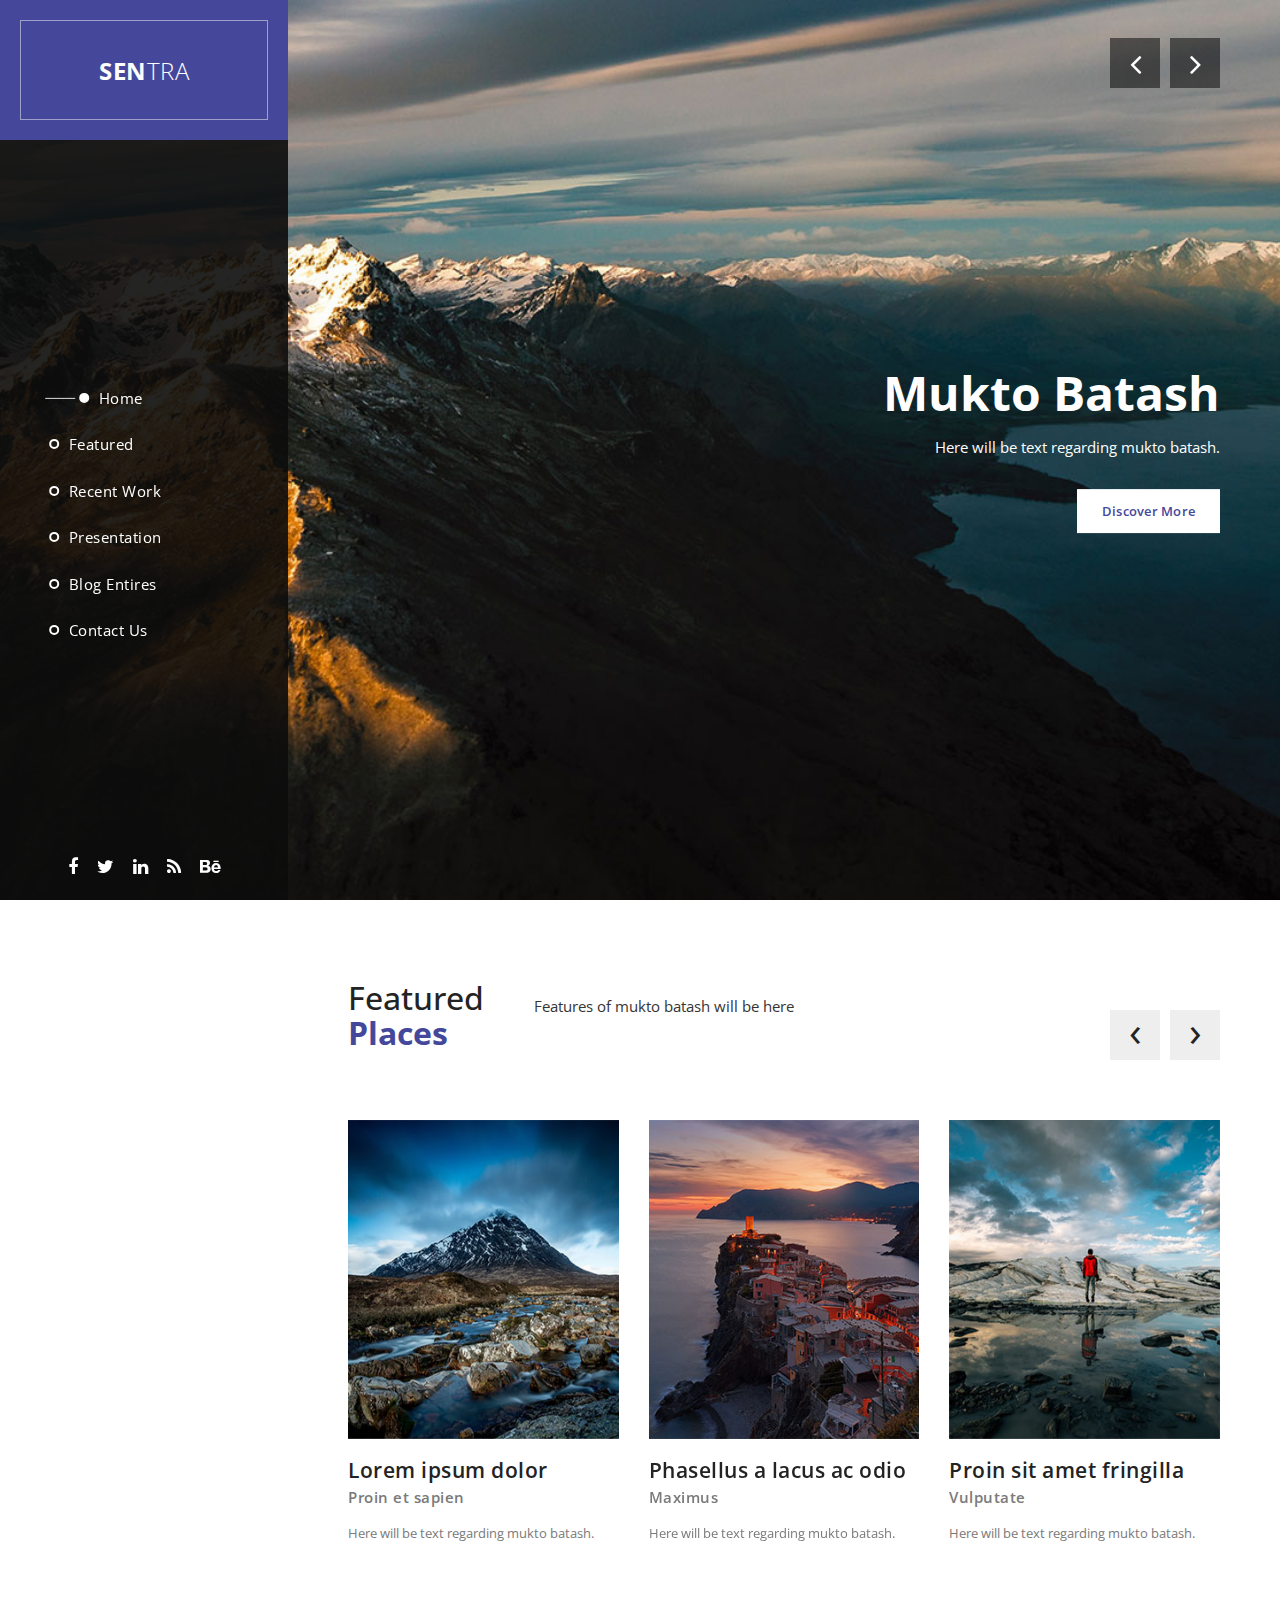
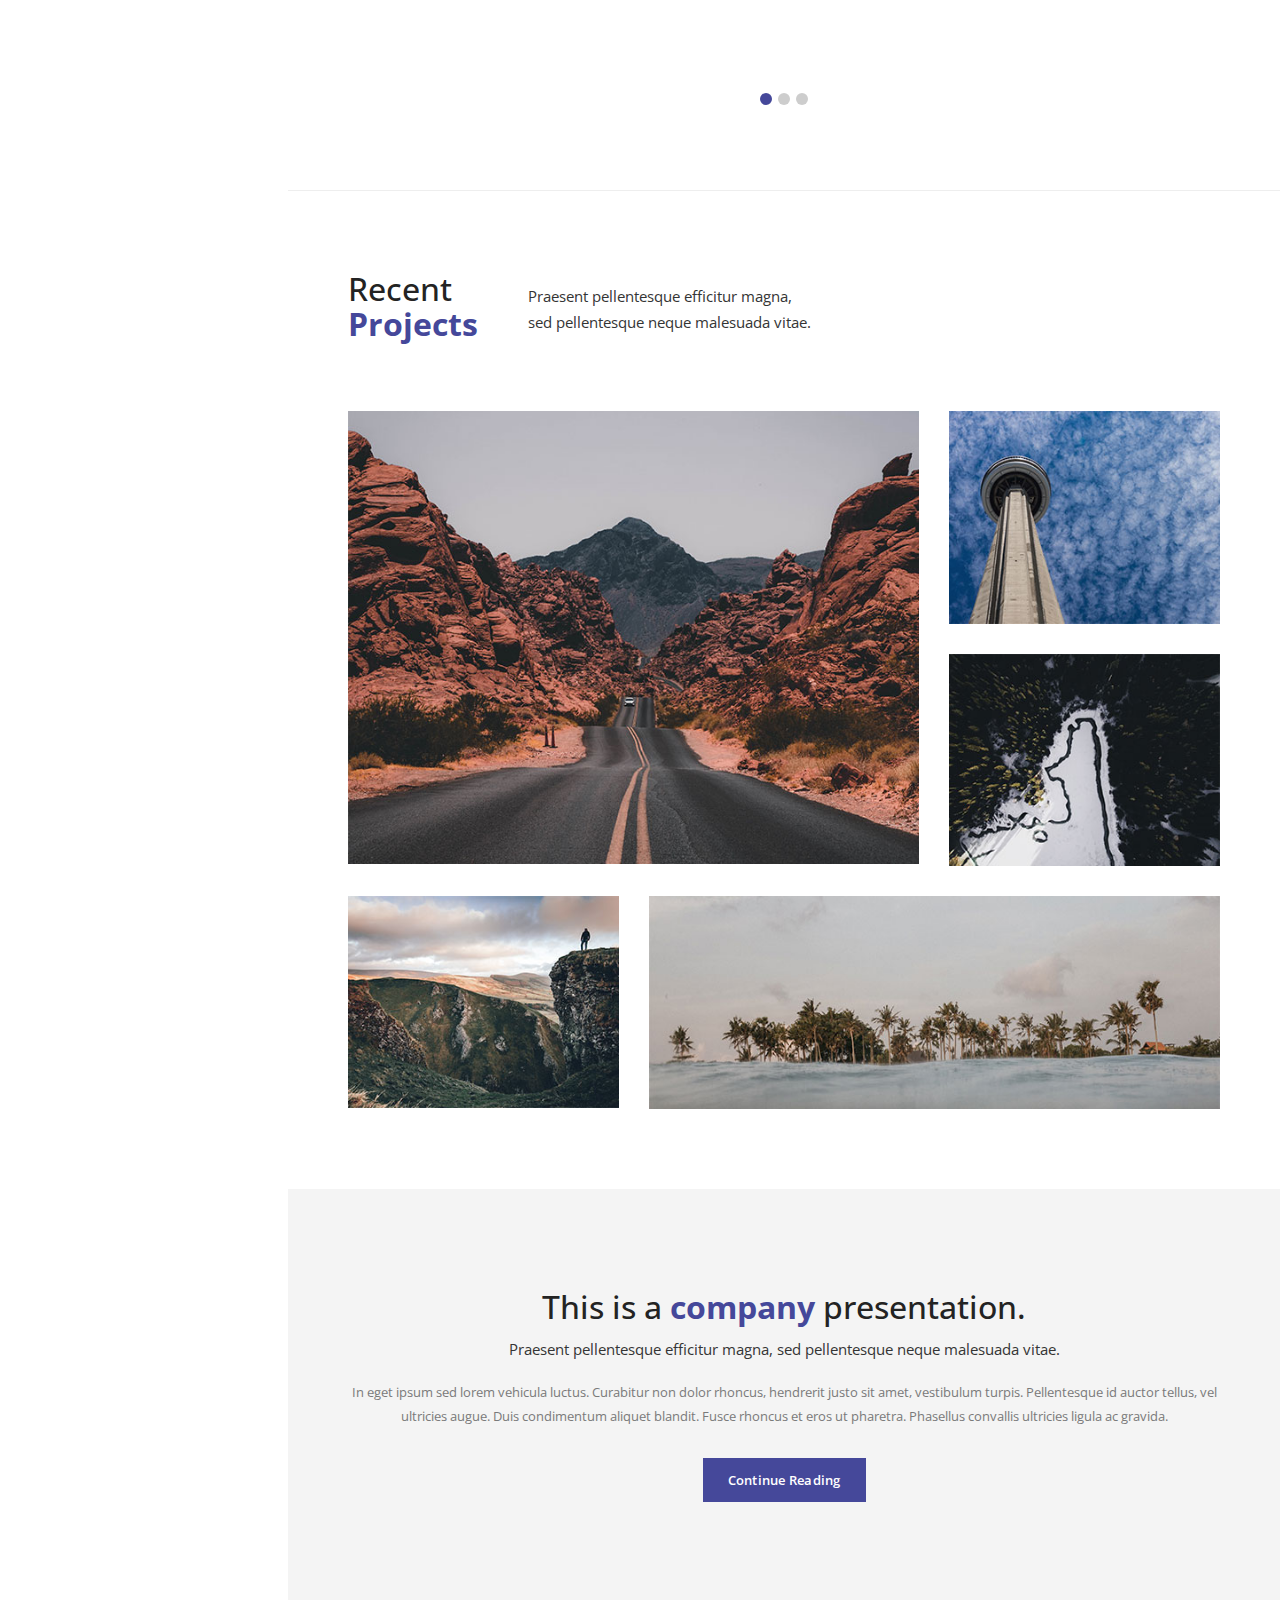
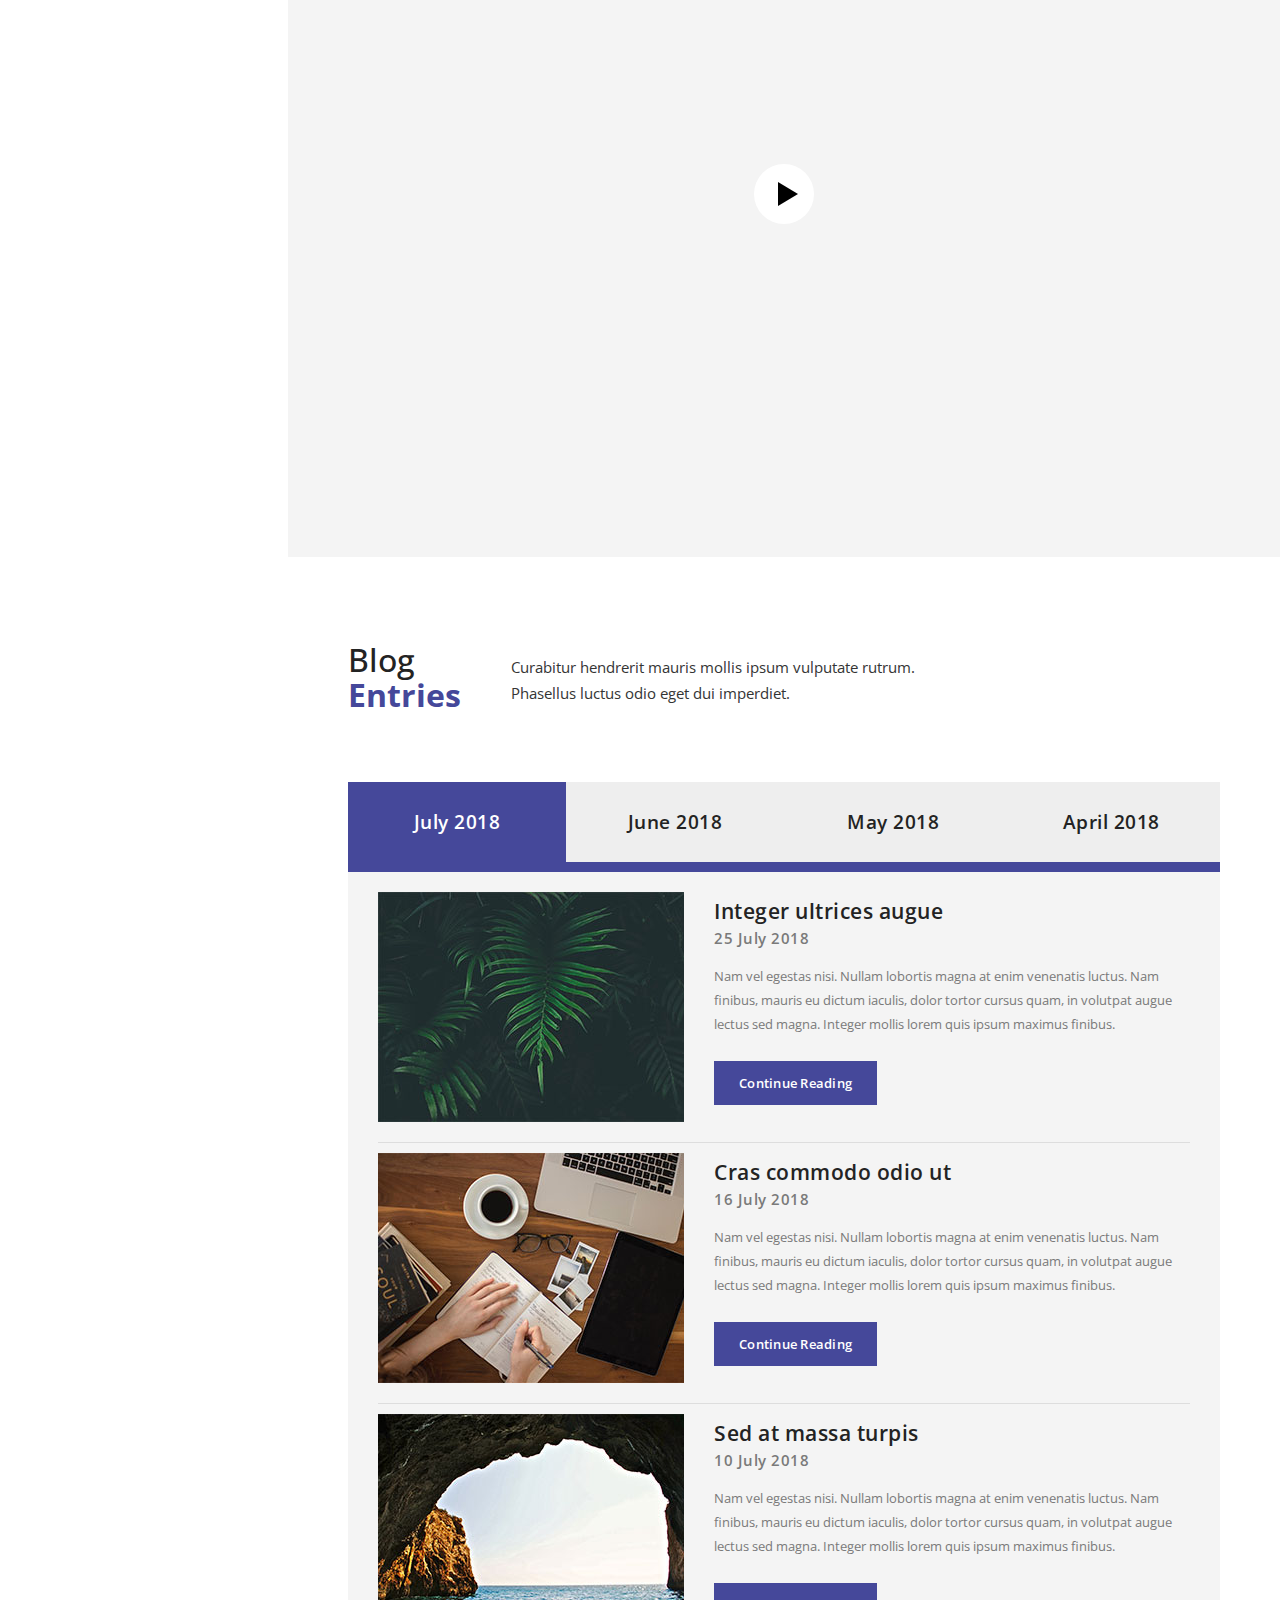
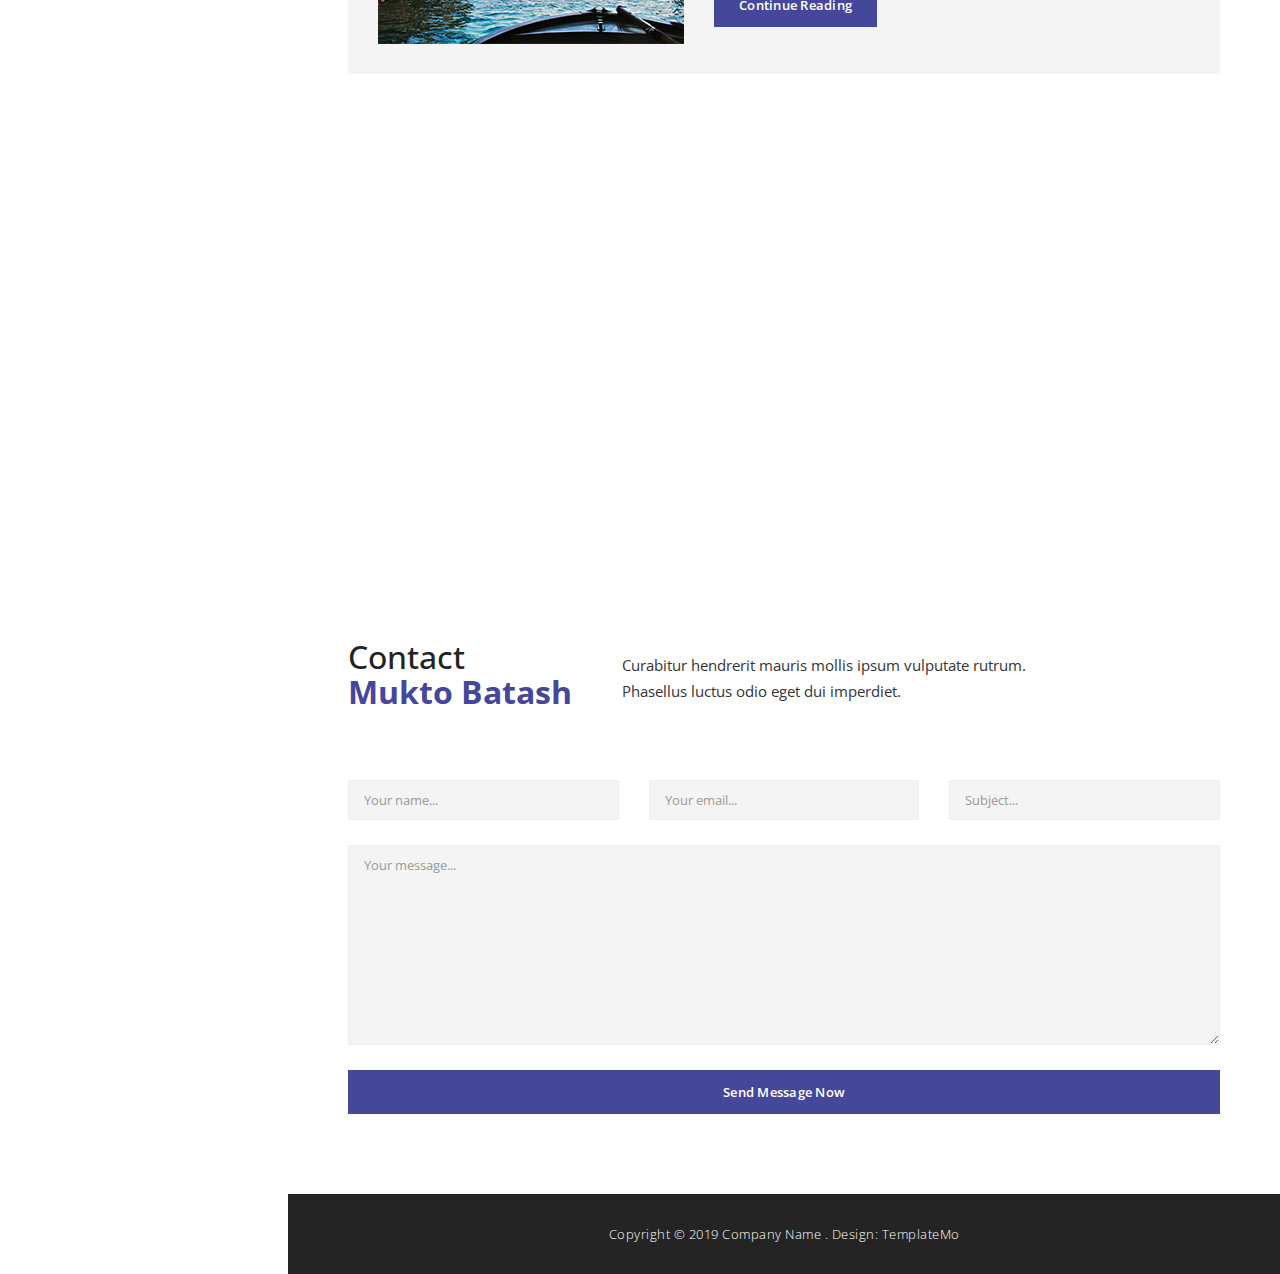
==== commit 00bcc083: "enhancement #10 : updating exisiting hompage" ====
--- a/Code/HTML/Homepage/Mukto Batash.html
+++ b/Code/HTML/Homepage/Mukto Batash.html
@@ -116,9 +116,8 @@
                     <div class="image"></div>
                     <div class="info">
                         <div>
-                          <h1>Beautiful Template<br>Mukto Batash</h1>
-                          <p>Mukto Batash is free Bootstrap CSS Template by templatemo website.<br>
-                            Please share our site link to your friends.</p>
+                          <h1>Mukto Batash</h1>
+                          <p>Here will be text regarding mukto batash.<br></p>
                           <div class="white-button button">
                               <a href="#featured">Discover More</a>
                           </div>
@@ -134,8 +133,7 @@
                         <div class="info">
                         <div>
                           <h1>Mukto Batash <br>your friends</h1>
-                          <p>Support templatemo by sharing a link to your friends.
-                            <br>Thank you for helping us.</p>
+                          <p>Here will be text regarding mukto batash.<br></p>
                           
                           <div class="white-button button">
                               <a href="#featured">Share More</a>
@@ -151,9 +149,9 @@
                         <div class="image"></div>
                         <div class="info">
                         <div>
-                          <h1>Suspendisse suscipit<br>nulla sed</h1>
-                          <p>Vestibulum ante ipsum primis in faucibus orci luctus et ultrices <br>posuere cubilia Curae; Sed at massa turpis.</p>
-                          
+                          <h1>Mukto Batash</h1>
+                          <p>Here will be text regarding mukto batash.<br></p>
+
                           <div class="white-button button">
                               <a href="#featured">Learn More</a>
                           </div>
@@ -170,8 +168,7 @@
             <section id="featured" class="content-section">
                 <div class="section-heading">
                     <h1>Featured<br><em>Places</em></h1>
-                    <p>Praesent pellentesque efficitur magna, 
-                    <br>sed pellentesque neque malesuada vitae.</p>
+                    <p>Features of mukto batash will be here</p>
                 </div>
                 <div class="section-content">
                     <div class="owl-carousel owl-theme">
@@ -185,7 +182,7 @@
                             <div class="text-content">
                                 <h4>Lorem ipsum dolor</h4>
                                 <span>Proin et sapien</span>
-                                <p>#1 You are allowed to use Mukto Batash Template for your business or client websites. You can use it for commercial or non-commercial or educational purposes.</p>
+                                <p>Here will be text regarding mukto batash.<br></p>
                             </div>
                         </div>
                         <div class="item">
@@ -198,7 +195,7 @@
                             <div class="text-content">
                                 <h4>Phasellus a lacus ac odio</h4>
                                 <span>Maximus</span>
-                                <p>#2 You are NOT allowed to re-distribute this on any template website. You <strong>can post</strong> a screenshot and a link back to original template page on your blog or site. Thank you.</p>
+                                <p>Here will be text regarding mukto batash.<br></p>
                             </div>
                         </div>
                         <div class="item">
@@ -211,7 +208,7 @@
                             <div class="text-content">
                                 <h4>Proin sit amet fringilla</h4>
                                 <span>Vulputate</span>
-                                <p>#3 Aliquam mollis lacus eget metus efficitur lobortis. Suspendisse libero lacus, accumsan vitae commodo tristique, luctus gravida metus.</p>
+                                <p>Here will be text regarding mukto batash.<br></p>
                             </div>
                         </div>
                         <div class="item">
@@ -223,8 +220,8 @@
                             </div>
                             <div class="text-content">
                                 <h4>In volutpat augue lectus</h4>
-                                <span>Elementum</span>
-                                <p>#4 Aliquam mollis lacus eget metus efficitur lobortis. Suspendisse libero lacus, accumsan vitae commodo tristique, luctus gravida metus.</p>
+                                <span>Elementum</span
+                                <p>Here will be text regarding mukto batash.<br></p>
                             </div>
                         </div>
                         <div class="item">
@@ -237,9 +234,10 @@
                             <div class="text-content">
                                 <h4>Cras commodo odio</h4>
                                 <span>Aliquam</span>
-                                <p>#5 Mauris lacinia pretium libero, ut tincidunt lacus molestie ornare. Phasellus a facilisis erat. Praesent eleifend nibh mauris, quis sodales lorem convallis pulvinar.</p>
-                            </div>
-                        </div>
+                                <p>Here will be text regarding mukto batash.<br></p>
+                            </div>
+                        </div>
+
                         <div class="item">
                             <div class="image">
                                 <img src="img/featured_3.jpg" alt="">
@@ -250,7 +248,7 @@
                             <div class="text-content">
                                 <h4>Sed at massa turpis</h4>
                                 <span>Curabitur</span>
-                                <p>#6 Vestibulum tincidunt ornare ligula vel molestie. Curabitur hendrerit mauris mollis ipsum vulputate rutrum. Phasellus luctus odio eget dui imperdiet.</p>
+                                <p>Here will be text regarding mukto batash.<br></p>
                             </div>
                         </div>
                         <div class="item">
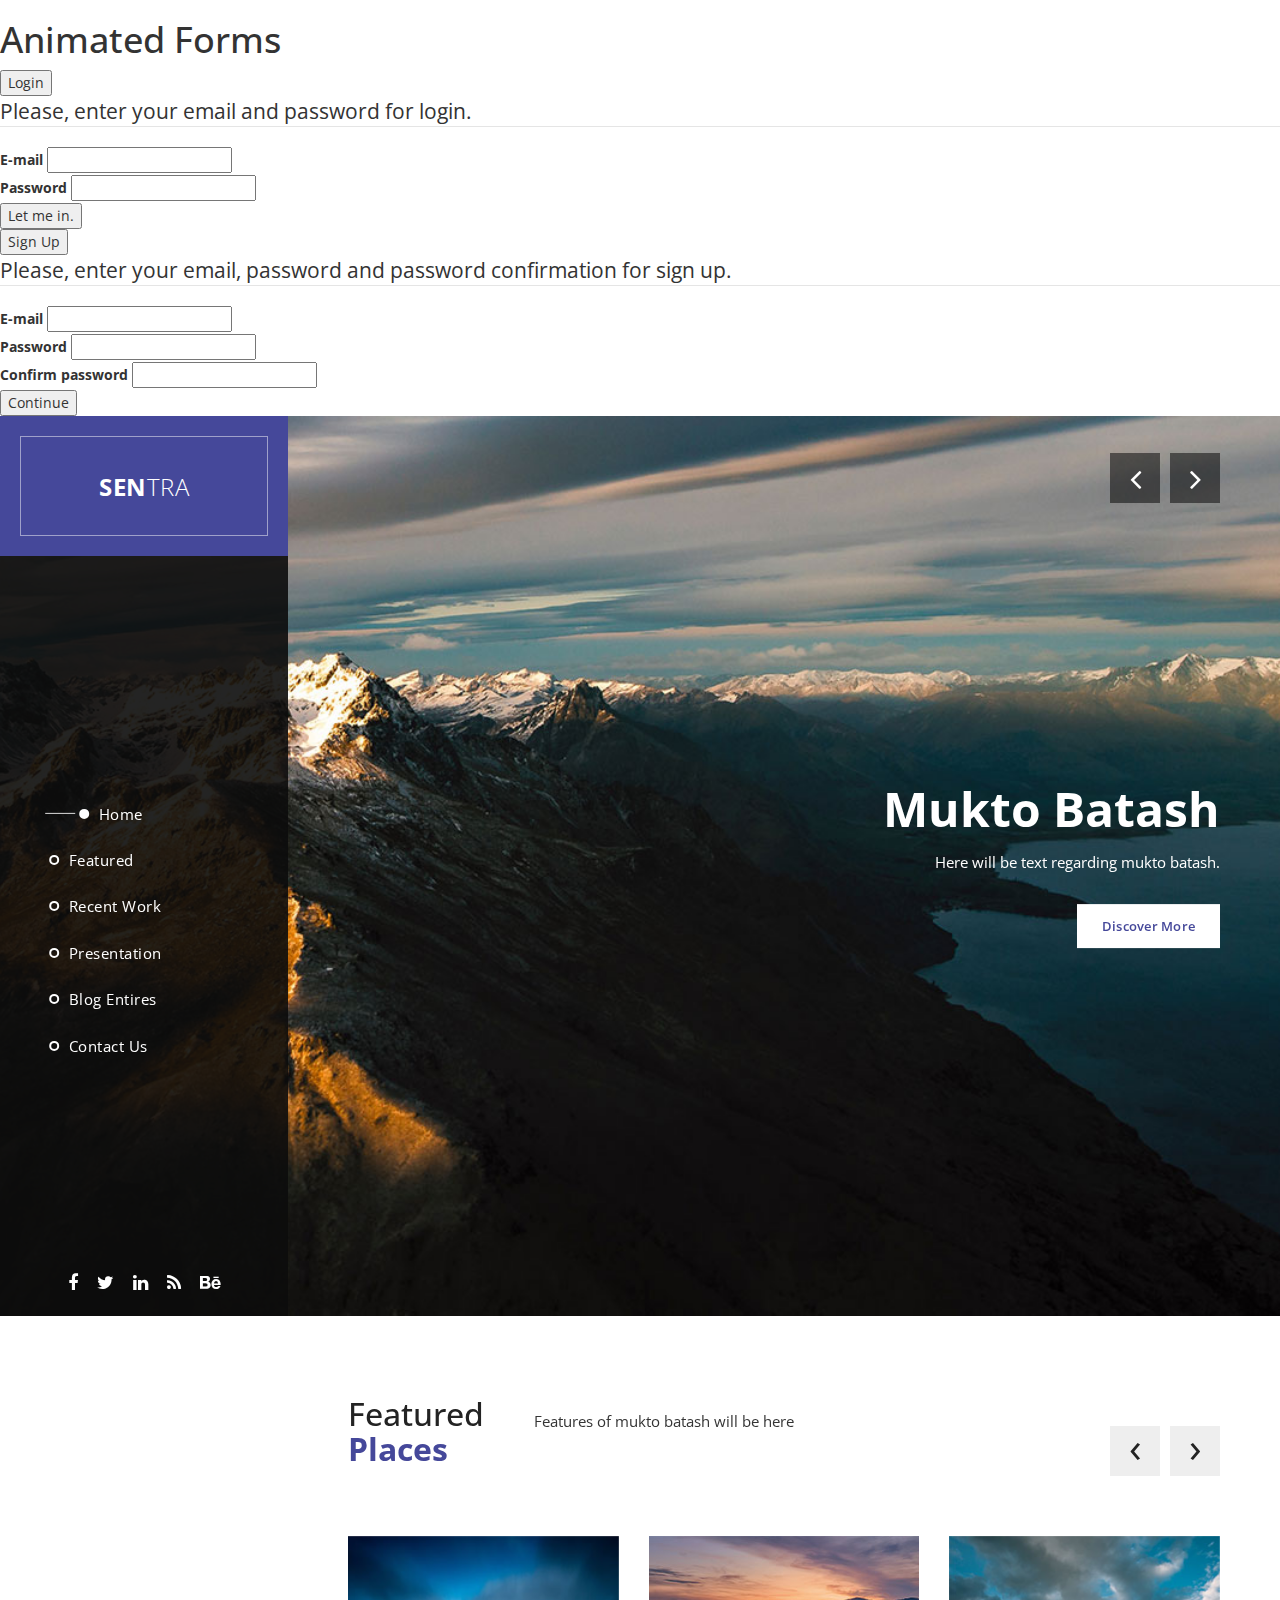
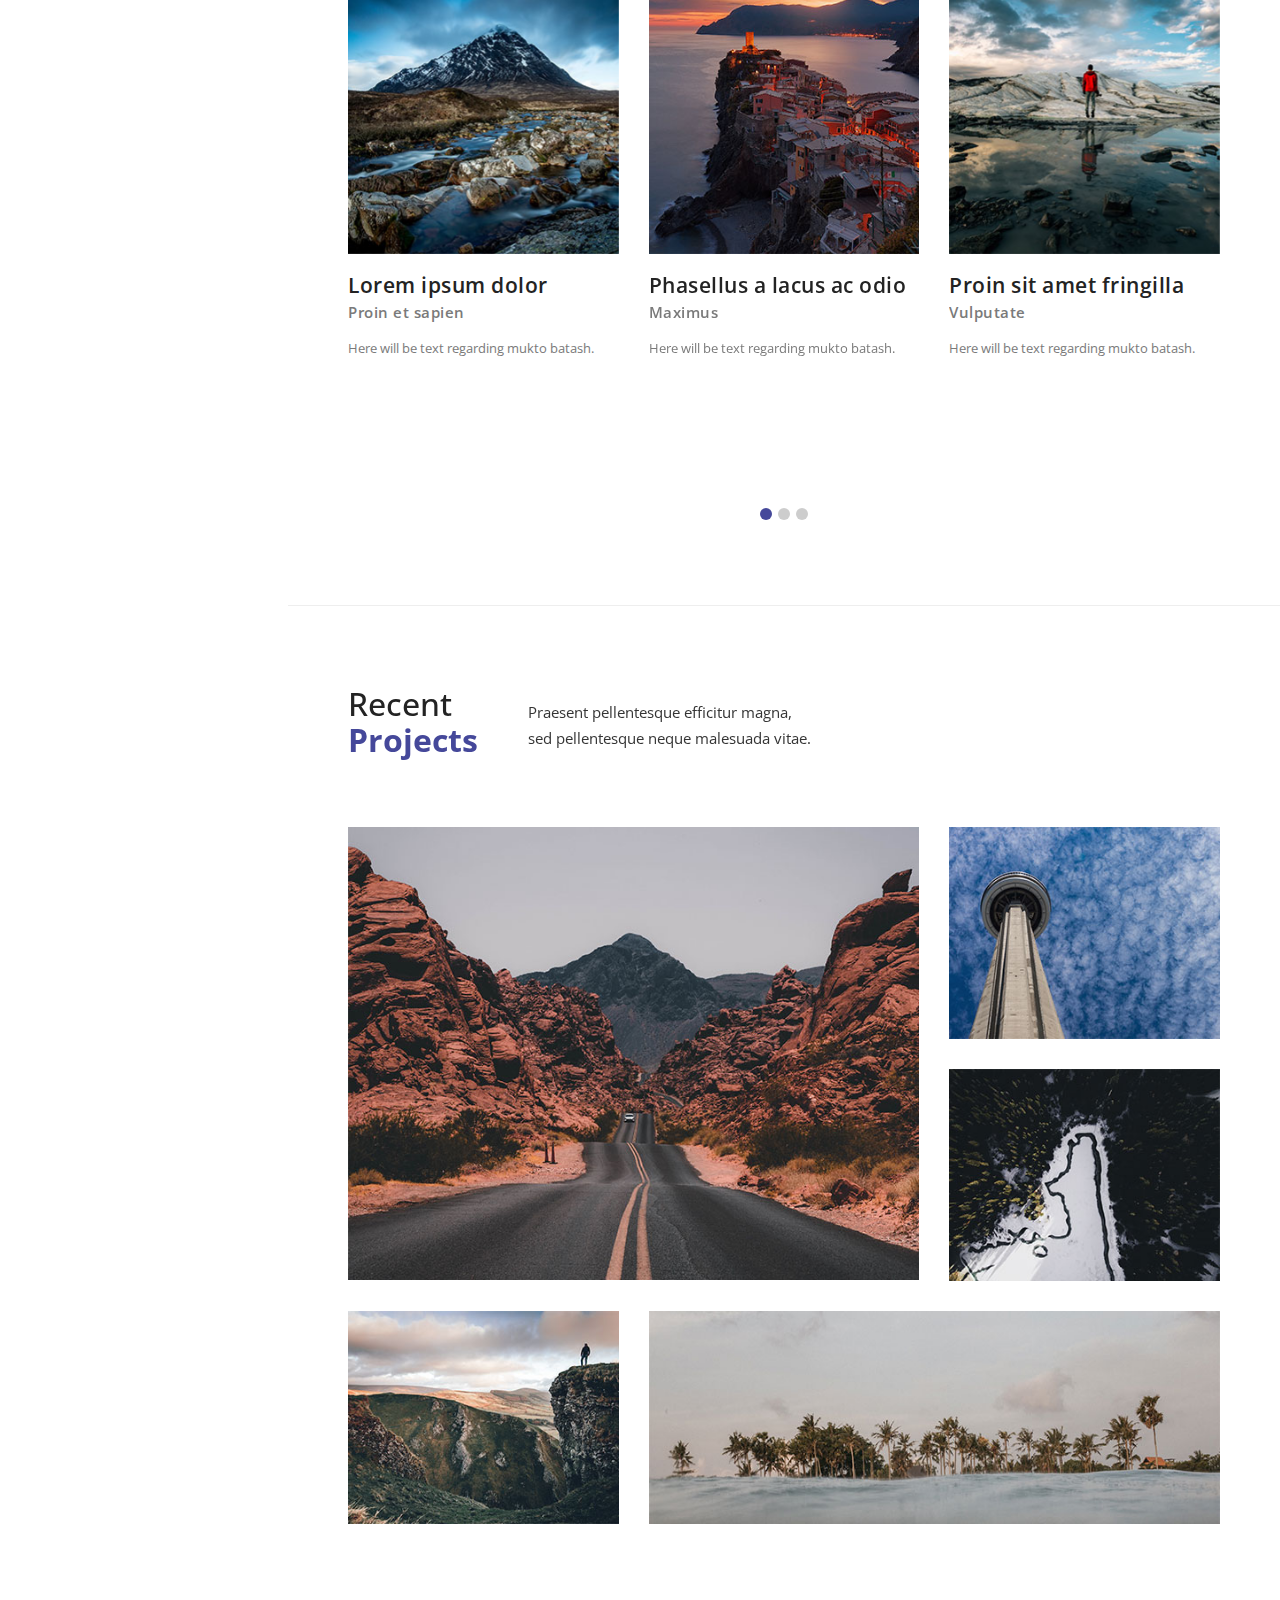
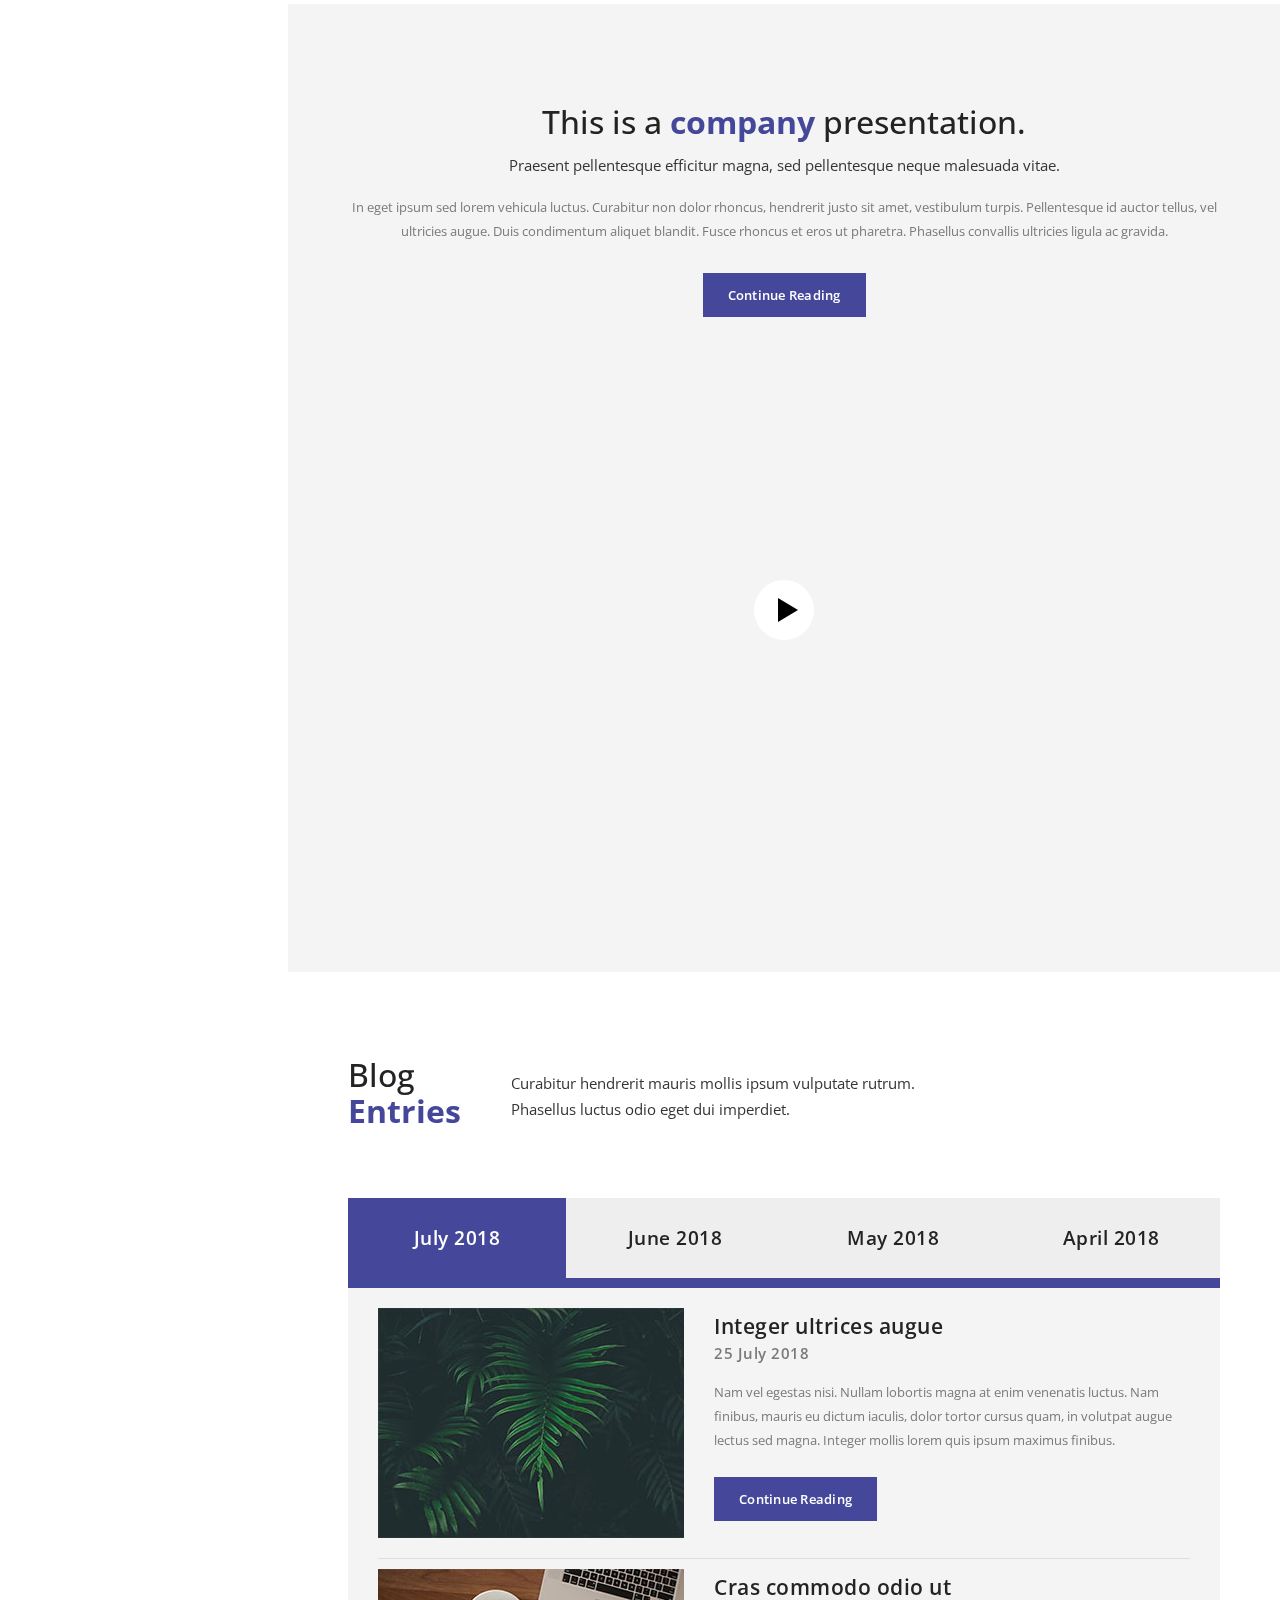
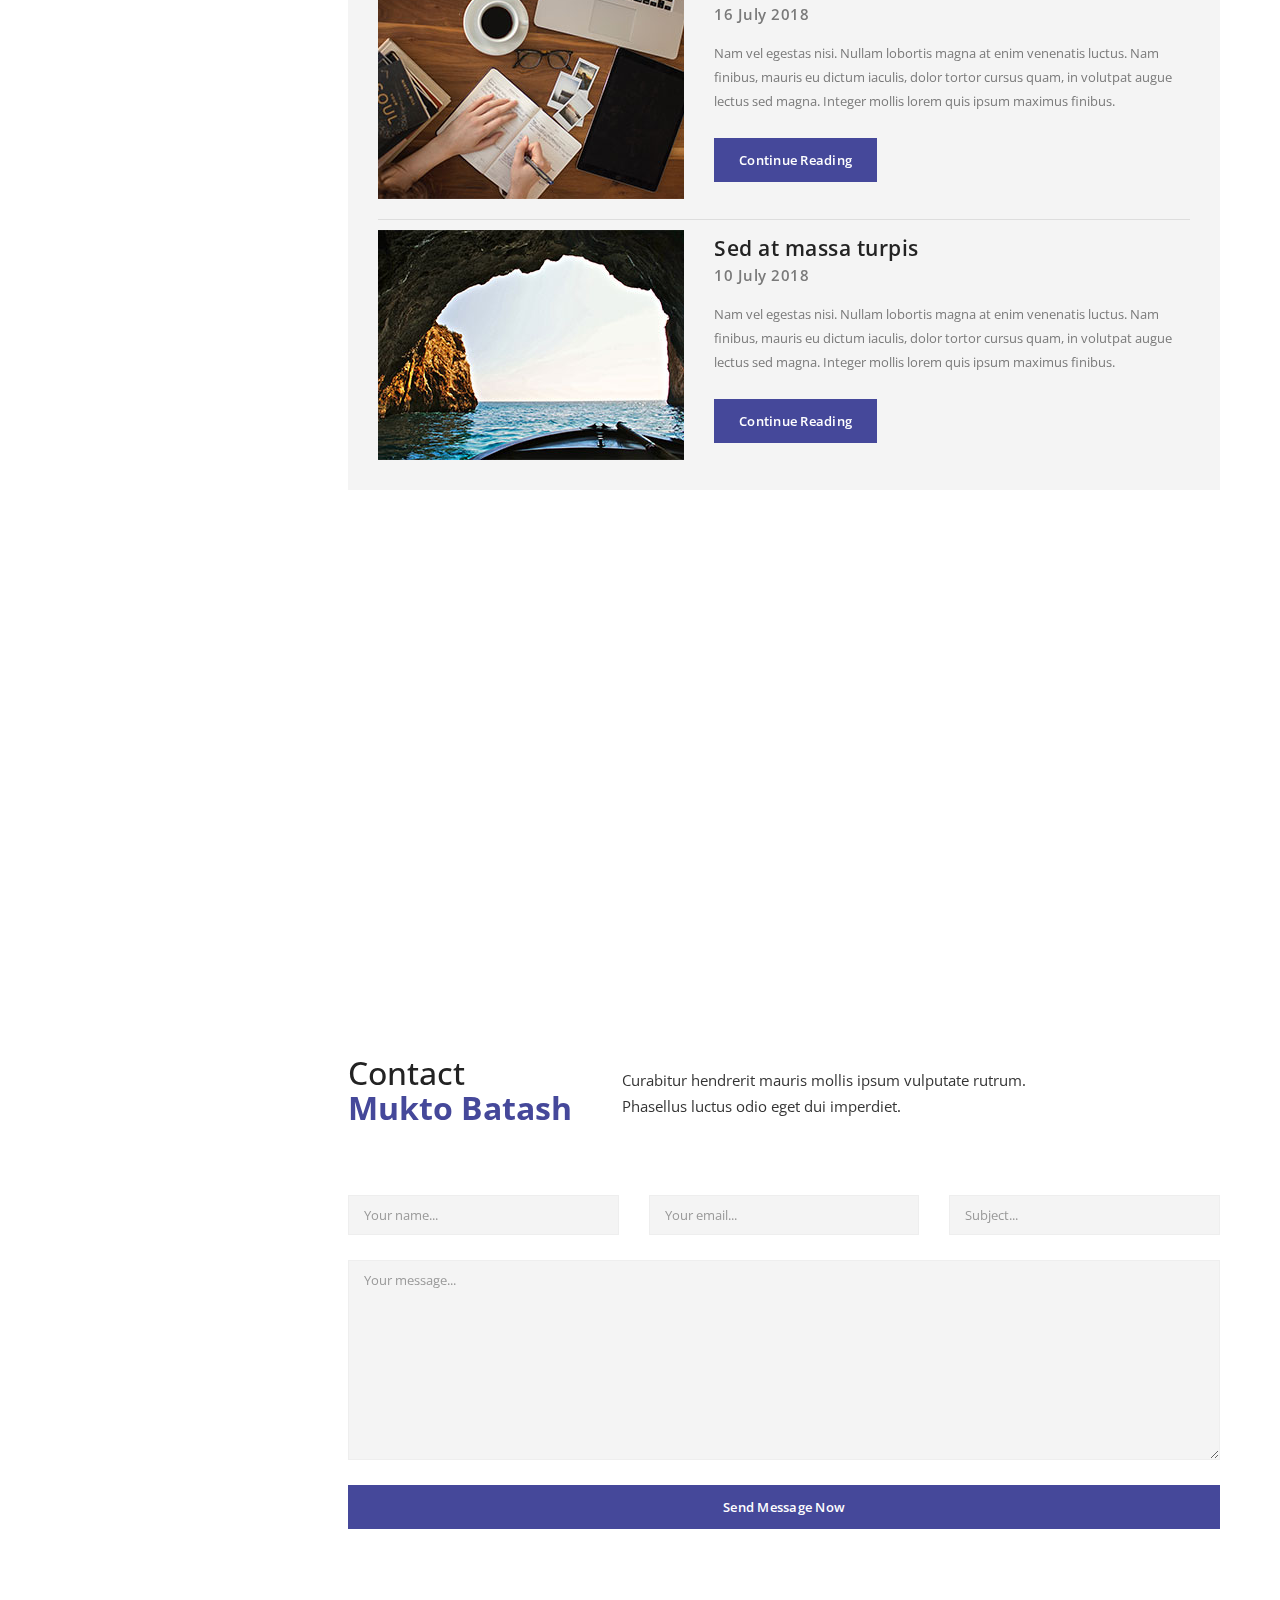
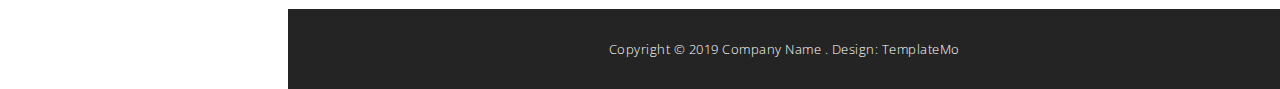
==== commit b9f77e58: "#14 Code: Add login code to Homepage.html" ====
--- a/Code/HTML/Homepage/Mukto Batash.html
+++ b/Code/HTML/Homepage/Mukto Batash.html
@@ -48,6 +48,72 @@
                 </nav>
             </div>
         </header>
+
+
+
+
+
+
+
+
+        <div class="logIn">
+        	<section class="forms-section">
+  <h1 class="section-title">Animated Forms</h1>
+  <div class="forms">
+    <div class="form-wrapper is-active">
+      <button type="button" class="switcher switcher-login">
+        Login
+        <span class="underline"></span>
+      </button>
+      <form class="form form-login">
+        <fieldset>
+          <legend>Please, enter your email and password for login.</legend>
+          <div class="input-block">
+            <label for="login-email">E-mail</label>
+            <input id="login-email" type="email" required>
+          </div>
+          <div class="input-block">
+            <label for="login-password">Password</label>
+            <input id="login-password" type="password" required>
+          </div>
+        </fieldset>
+        <button type="submit" class="btn-login">Let me in.</button>
+      </form>
+    </div>
+    <div class="form-wrapper">
+      <button type="button" class="switcher switcher-signup">
+        Sign Up
+        <span class="underline"></span>
+      </button>
+      <form class="form form-signup">
+        <fieldset>
+          <legend>Please, enter your email, password and password confirmation for sign up.</legend>
+          <div class="input-block">
+            <label for="signup-email">E-mail</label>
+            <input id="signup-email" type="email" required>
+          </div>
+          <div class="input-block">
+            <label for="signup-password">Password</label>
+            <input id="signup-password" type="password" required>
+          </div>
+          <div class="input-block">
+            <label for="signup-password-confirm">Confirm password</label>
+            <input id="signup-password-confirm" type="password" required>
+          </div>
+        </fieldset>
+        <button type="submit" class="btn-signup">Continue</button>
+      </form>
+    </div>
+  </div>
+</section>
+        	
+
+
+
+
+
+
+        </div>
 
         <div class="sidebar-navigation hidde-sm hidden-xs">
             <div class="logo">
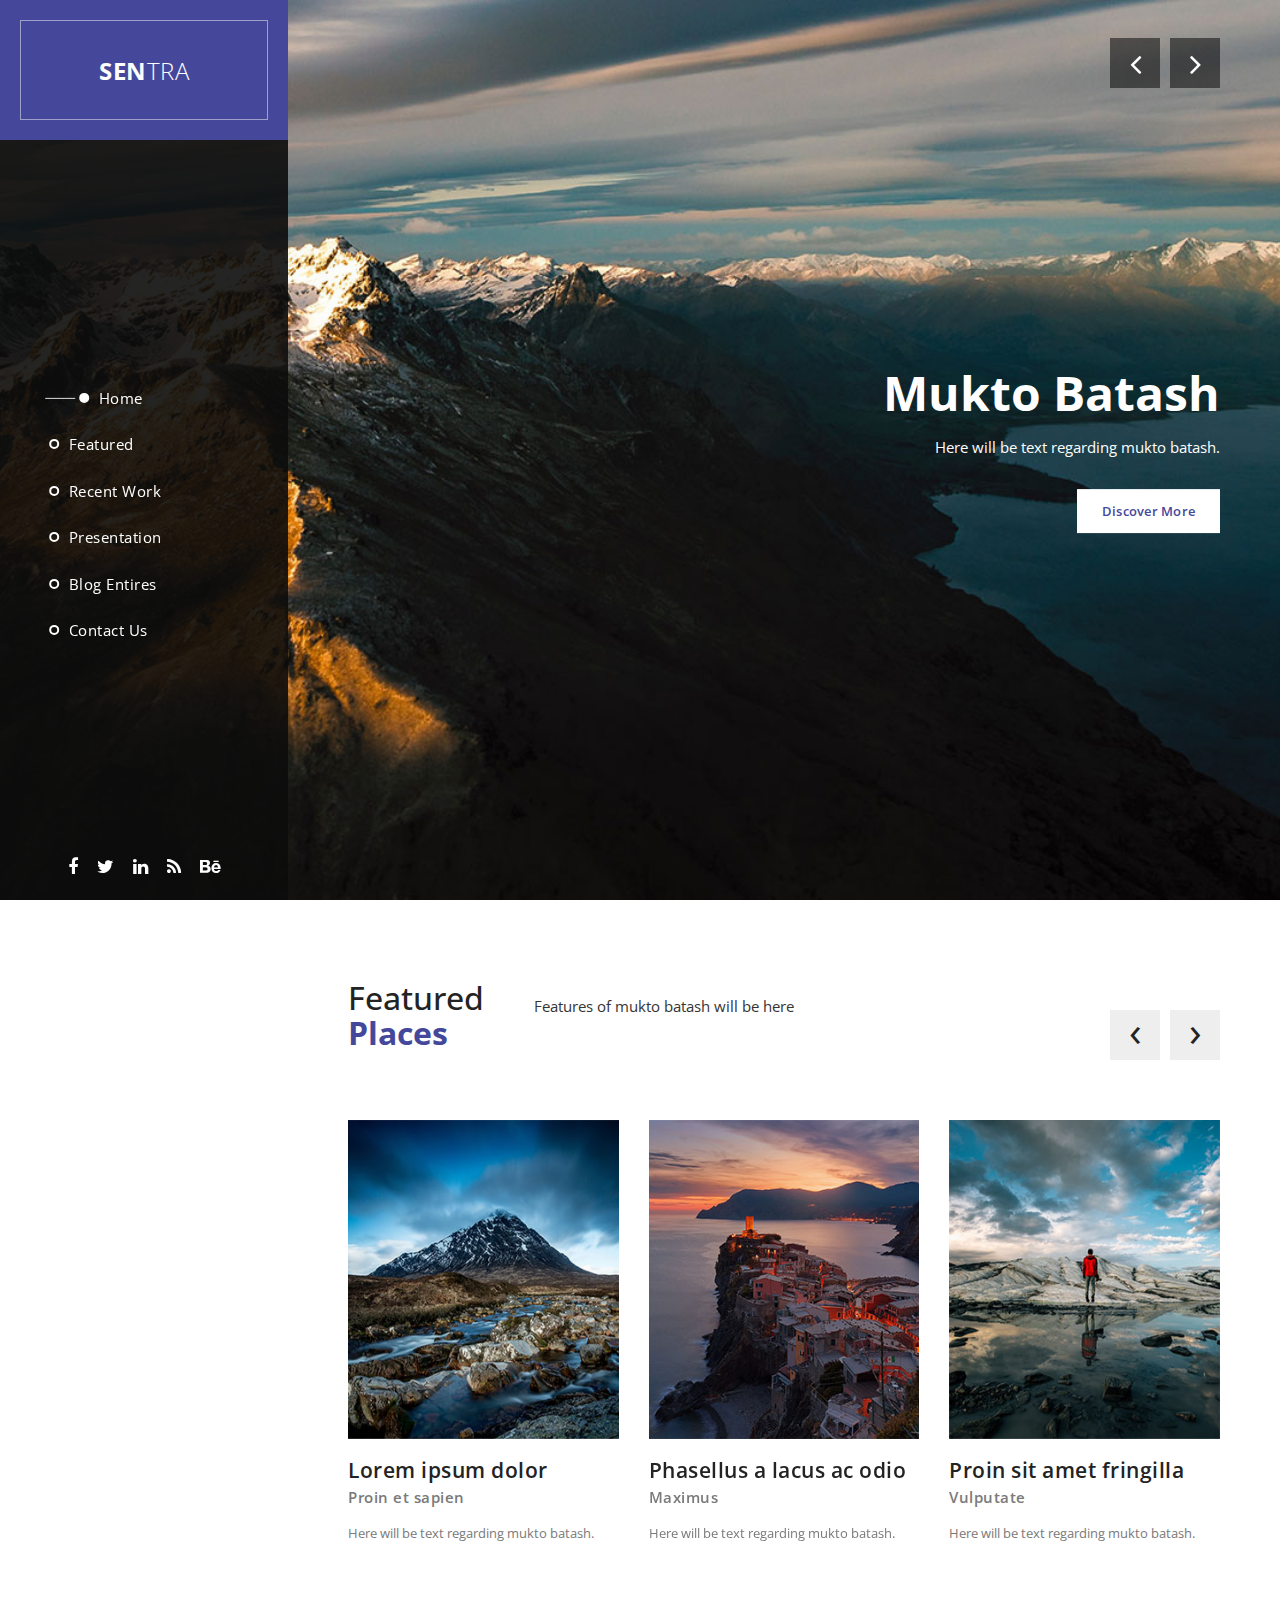
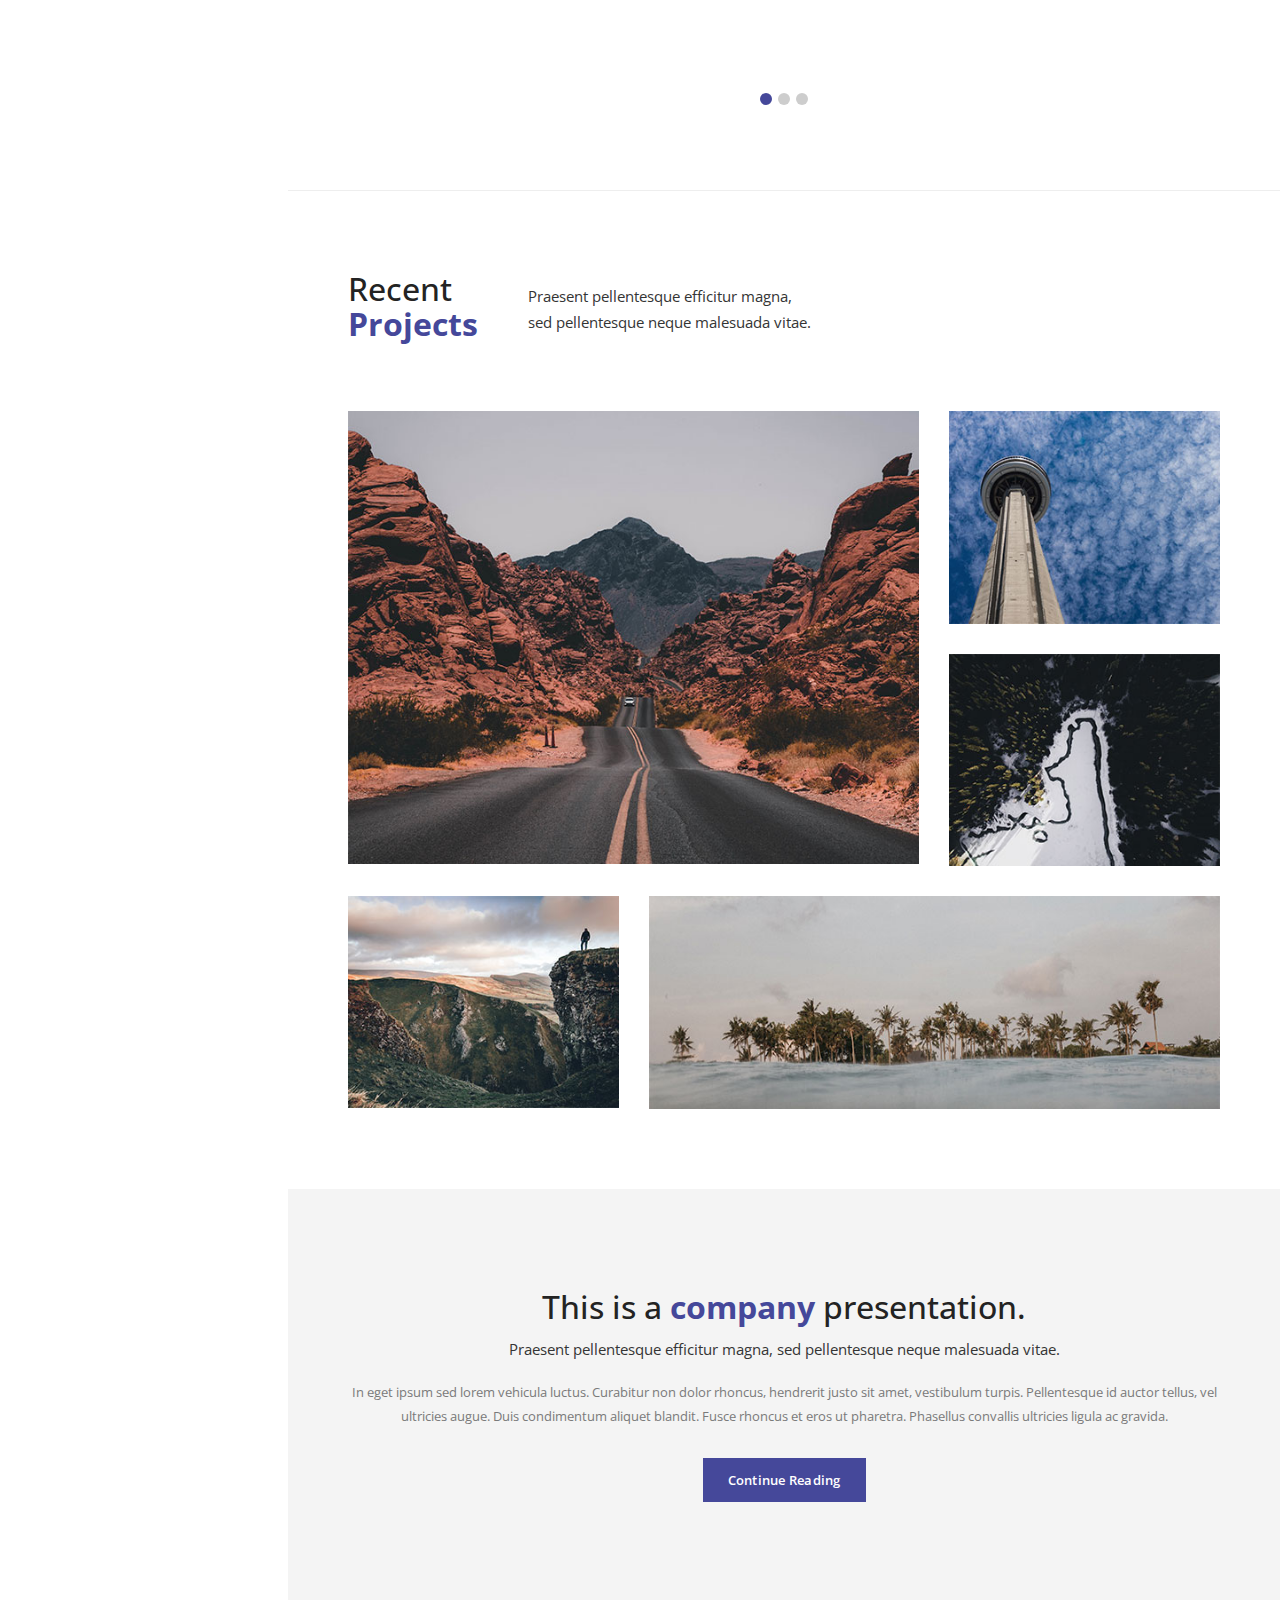
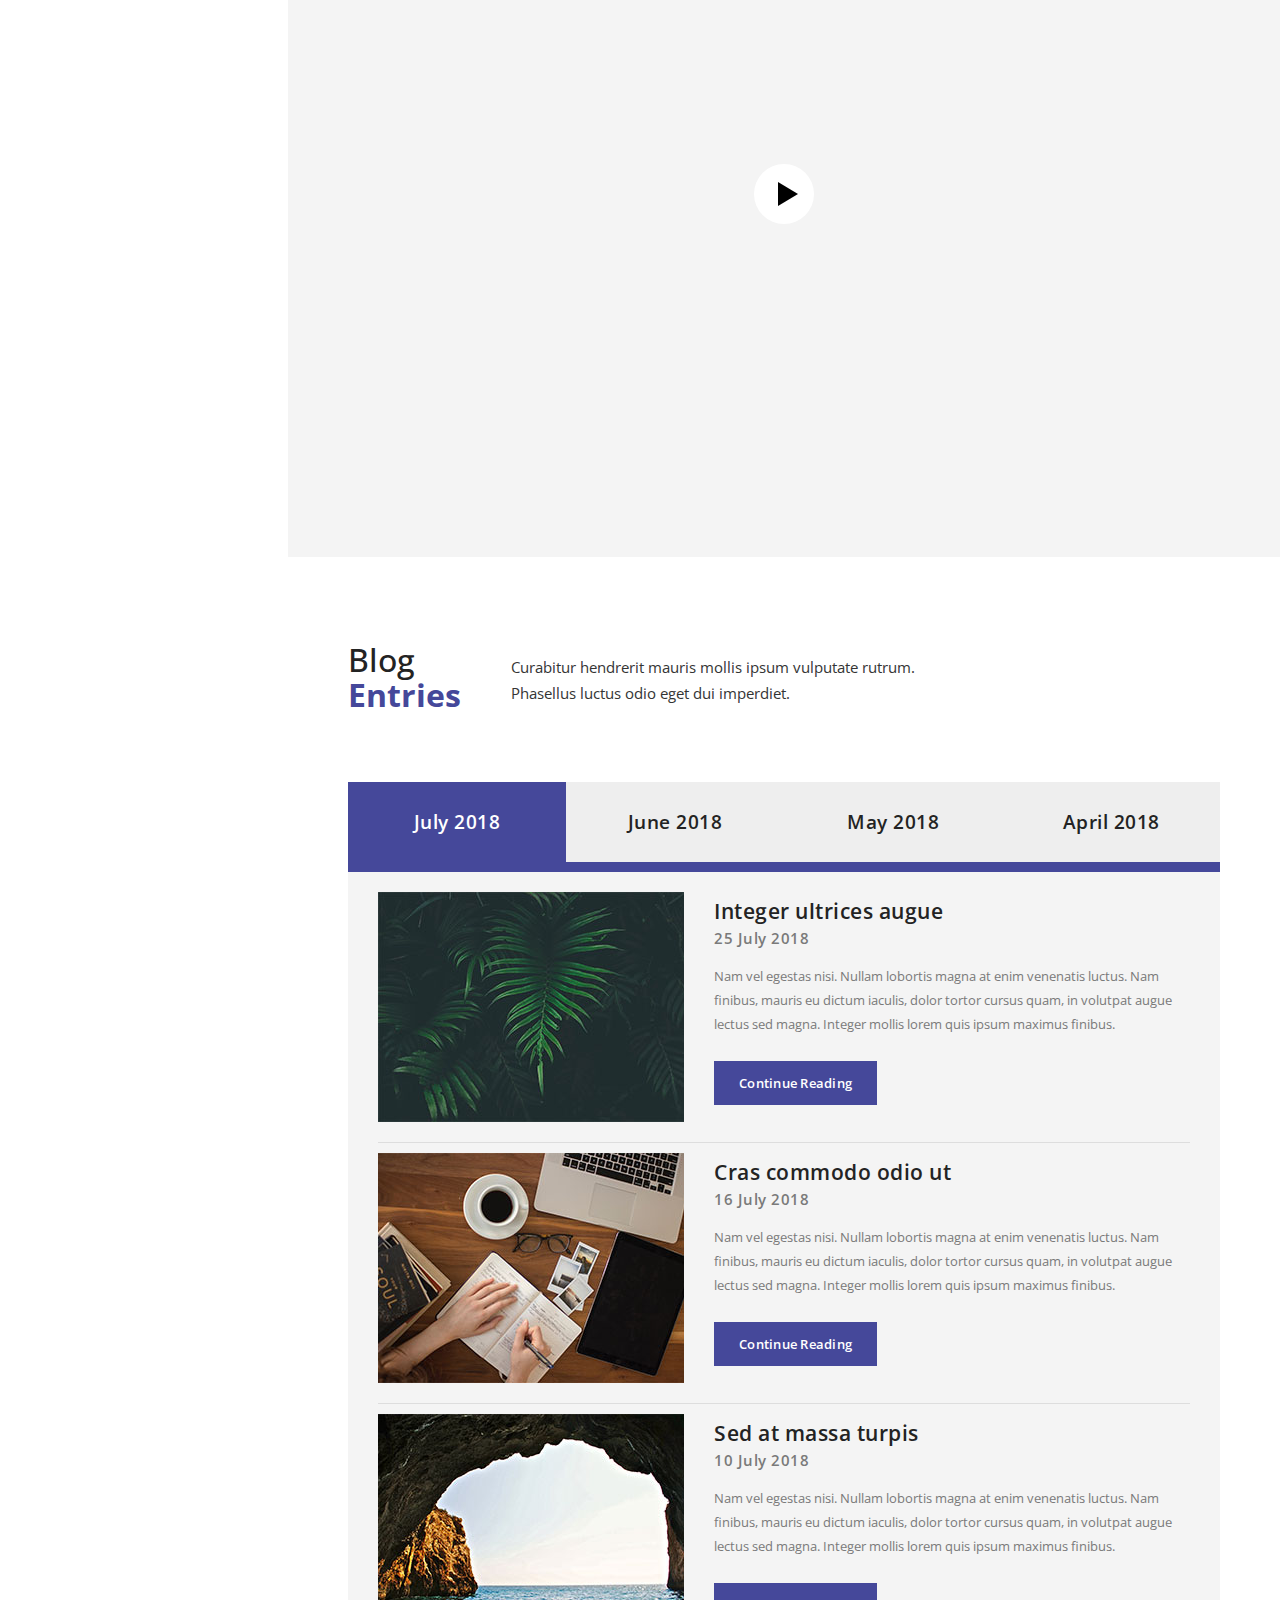
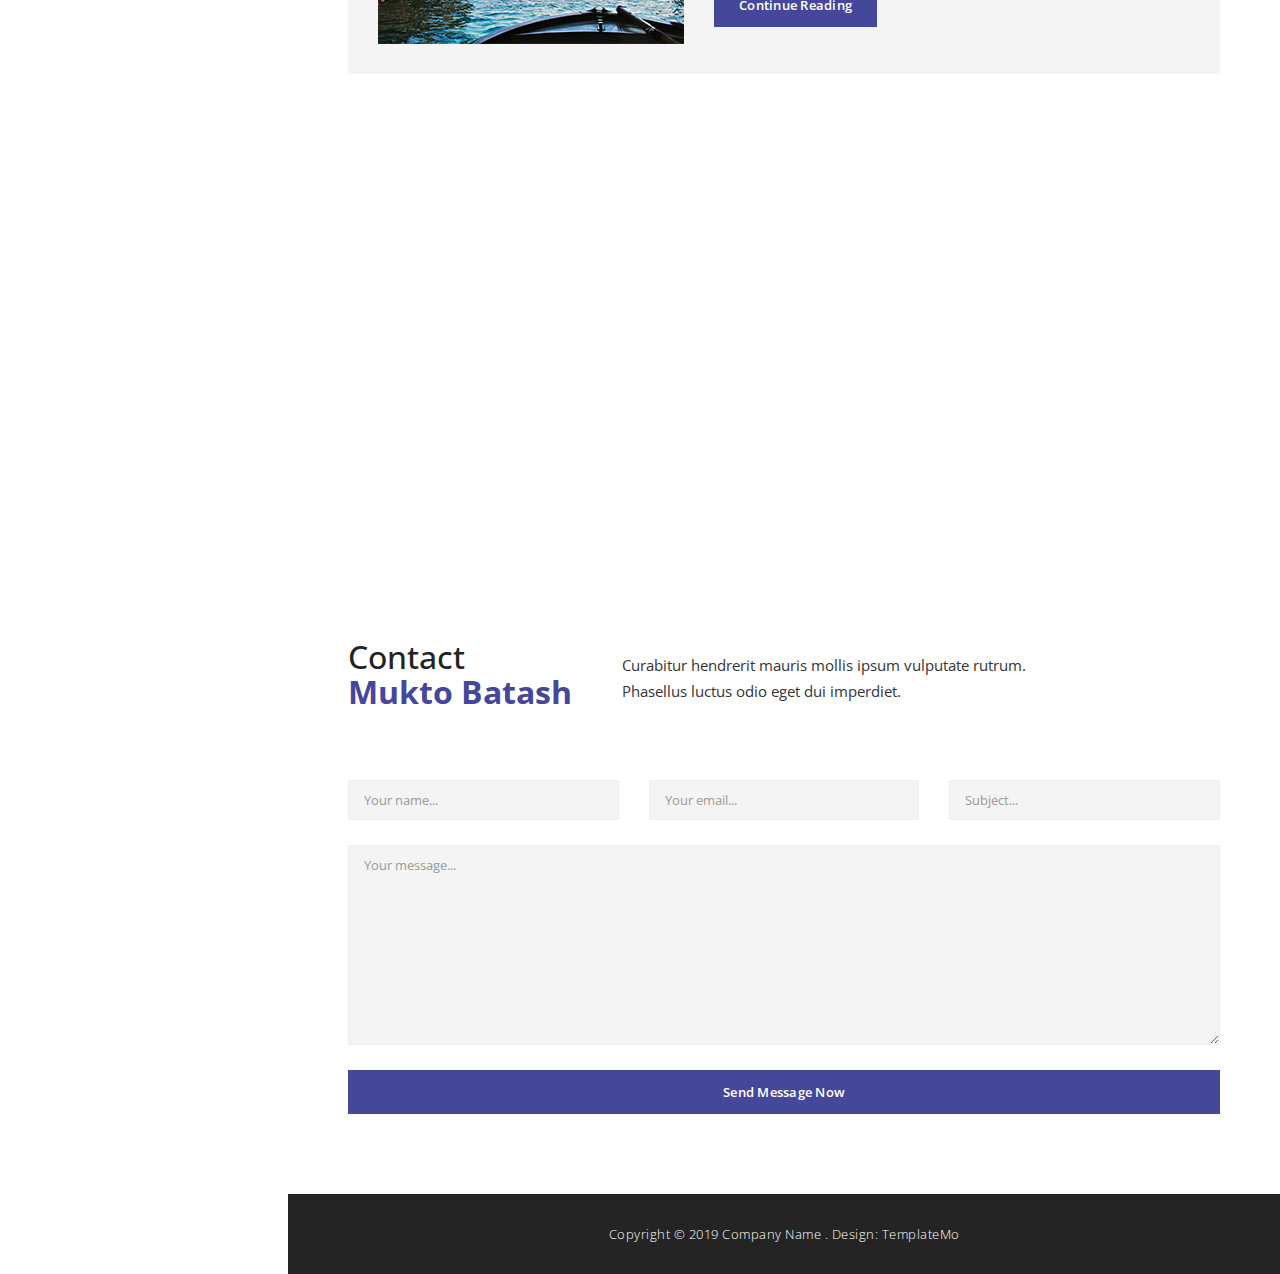
==== commit 3b9023e9: "Code #14: Fix login feature in homepage" ====
--- a/Code/HTML/Homepage/Mukto Batash.html
+++ b/Code/HTML/Homepage/Mukto Batash.html
@@ -51,69 +51,6 @@
 
 
 
-
-
-
-
-
-        <div class="logIn">
-        	<section class="forms-section">
-  <h1 class="section-title">Animated Forms</h1>
-  <div class="forms">
-    <div class="form-wrapper is-active">
-      <button type="button" class="switcher switcher-login">
-        Login
-        <span class="underline"></span>
-      </button>
-      <form class="form form-login">
-        <fieldset>
-          <legend>Please, enter your email and password for login.</legend>
-          <div class="input-block">
-            <label for="login-email">E-mail</label>
-            <input id="login-email" type="email" required>
-          </div>
-          <div class="input-block">
-            <label for="login-password">Password</label>
-            <input id="login-password" type="password" required>
-          </div>
-        </fieldset>
-        <button type="submit" class="btn-login">Let me in.</button>
-      </form>
-    </div>
-    <div class="form-wrapper">
-      <button type="button" class="switcher switcher-signup">
-        Sign Up
-        <span class="underline"></span>
-      </button>
-      <form class="form form-signup">
-        <fieldset>
-          <legend>Please, enter your email, password and password confirmation for sign up.</legend>
-          <div class="input-block">
-            <label for="signup-email">E-mail</label>
-            <input id="signup-email" type="email" required>
-          </div>
-          <div class="input-block">
-            <label for="signup-password">Password</label>
-            <input id="signup-password" type="password" required>
-          </div>
-          <div class="input-block">
-            <label for="signup-password-confirm">Confirm password</label>
-            <input id="signup-password-confirm" type="password" required>
-          </div>
-        </fieldset>
-        <button type="submit" class="btn-signup">Continue</button>
-      </form>
-    </div>
-  </div>
-</section>
-        	
-
-
-
-
-
-
-        </div>
 
         <div class="sidebar-navigation hidde-sm hidden-xs">
             <div class="logo">
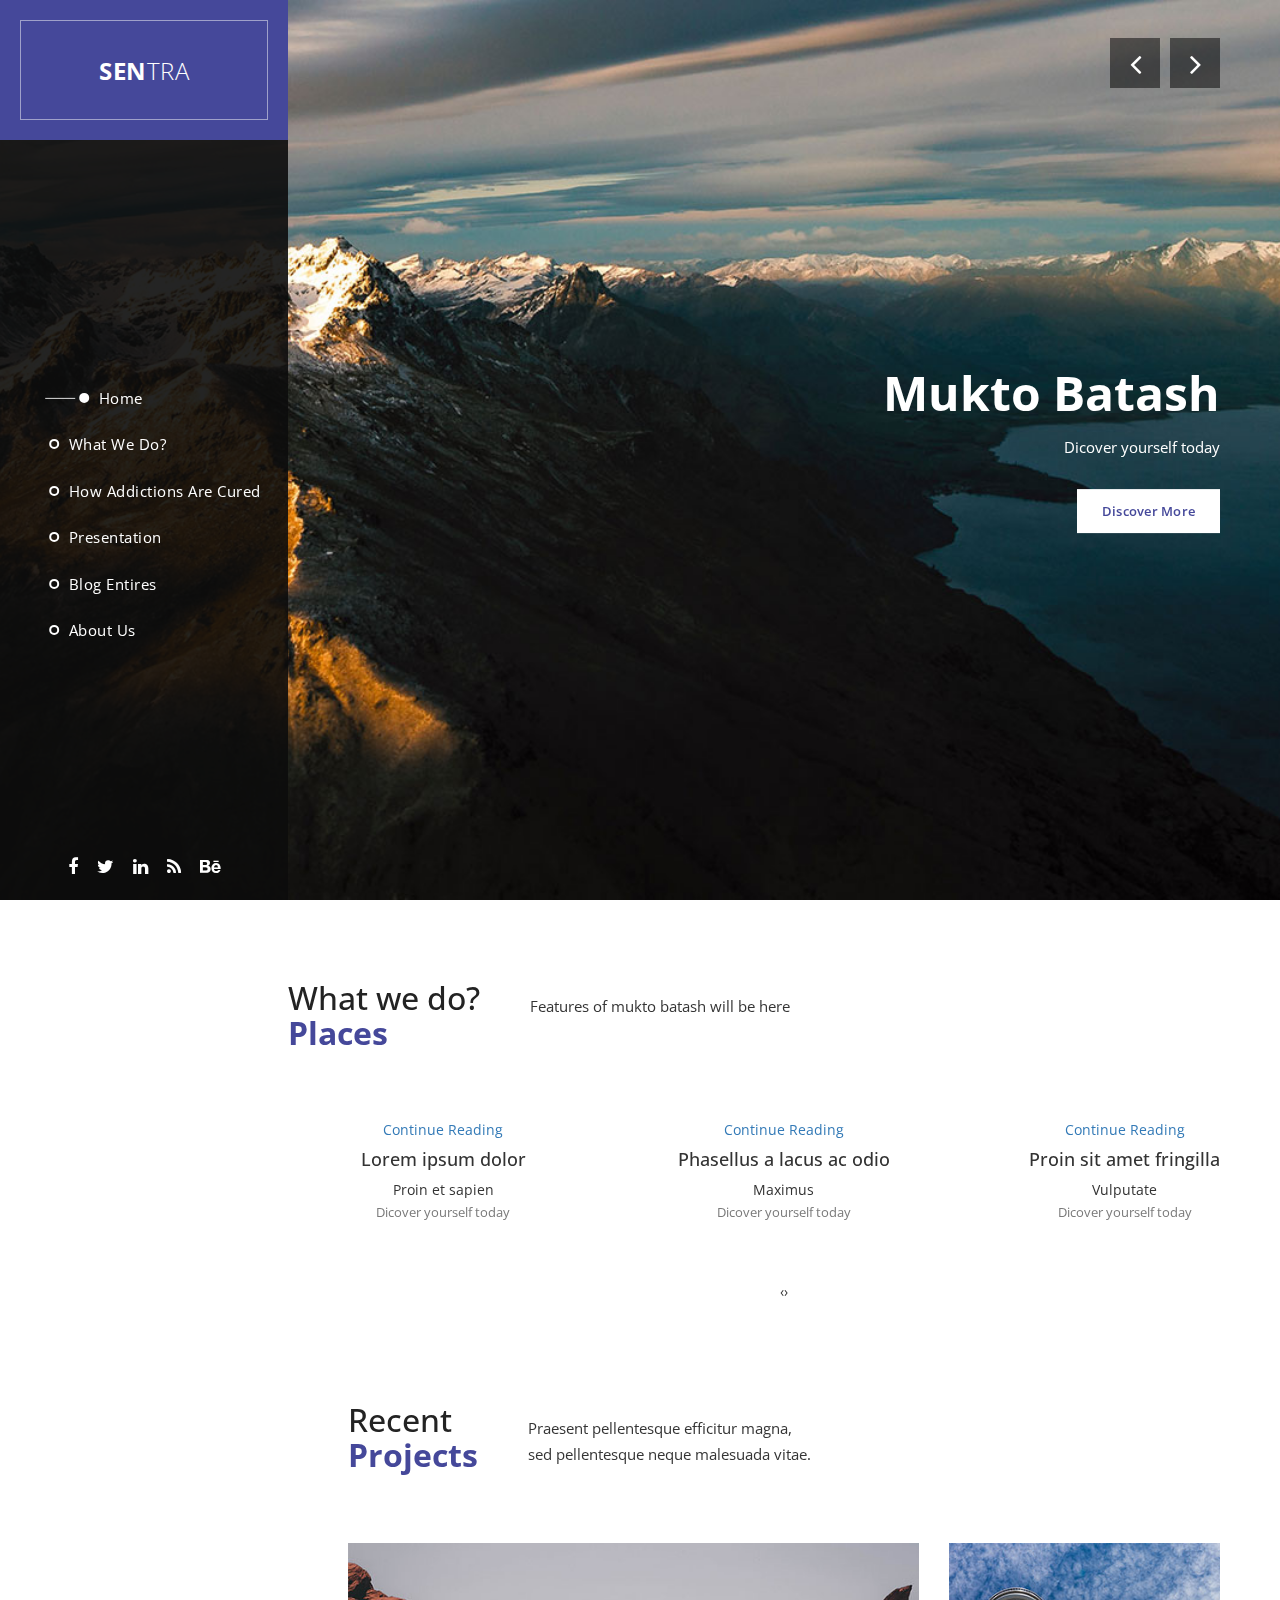
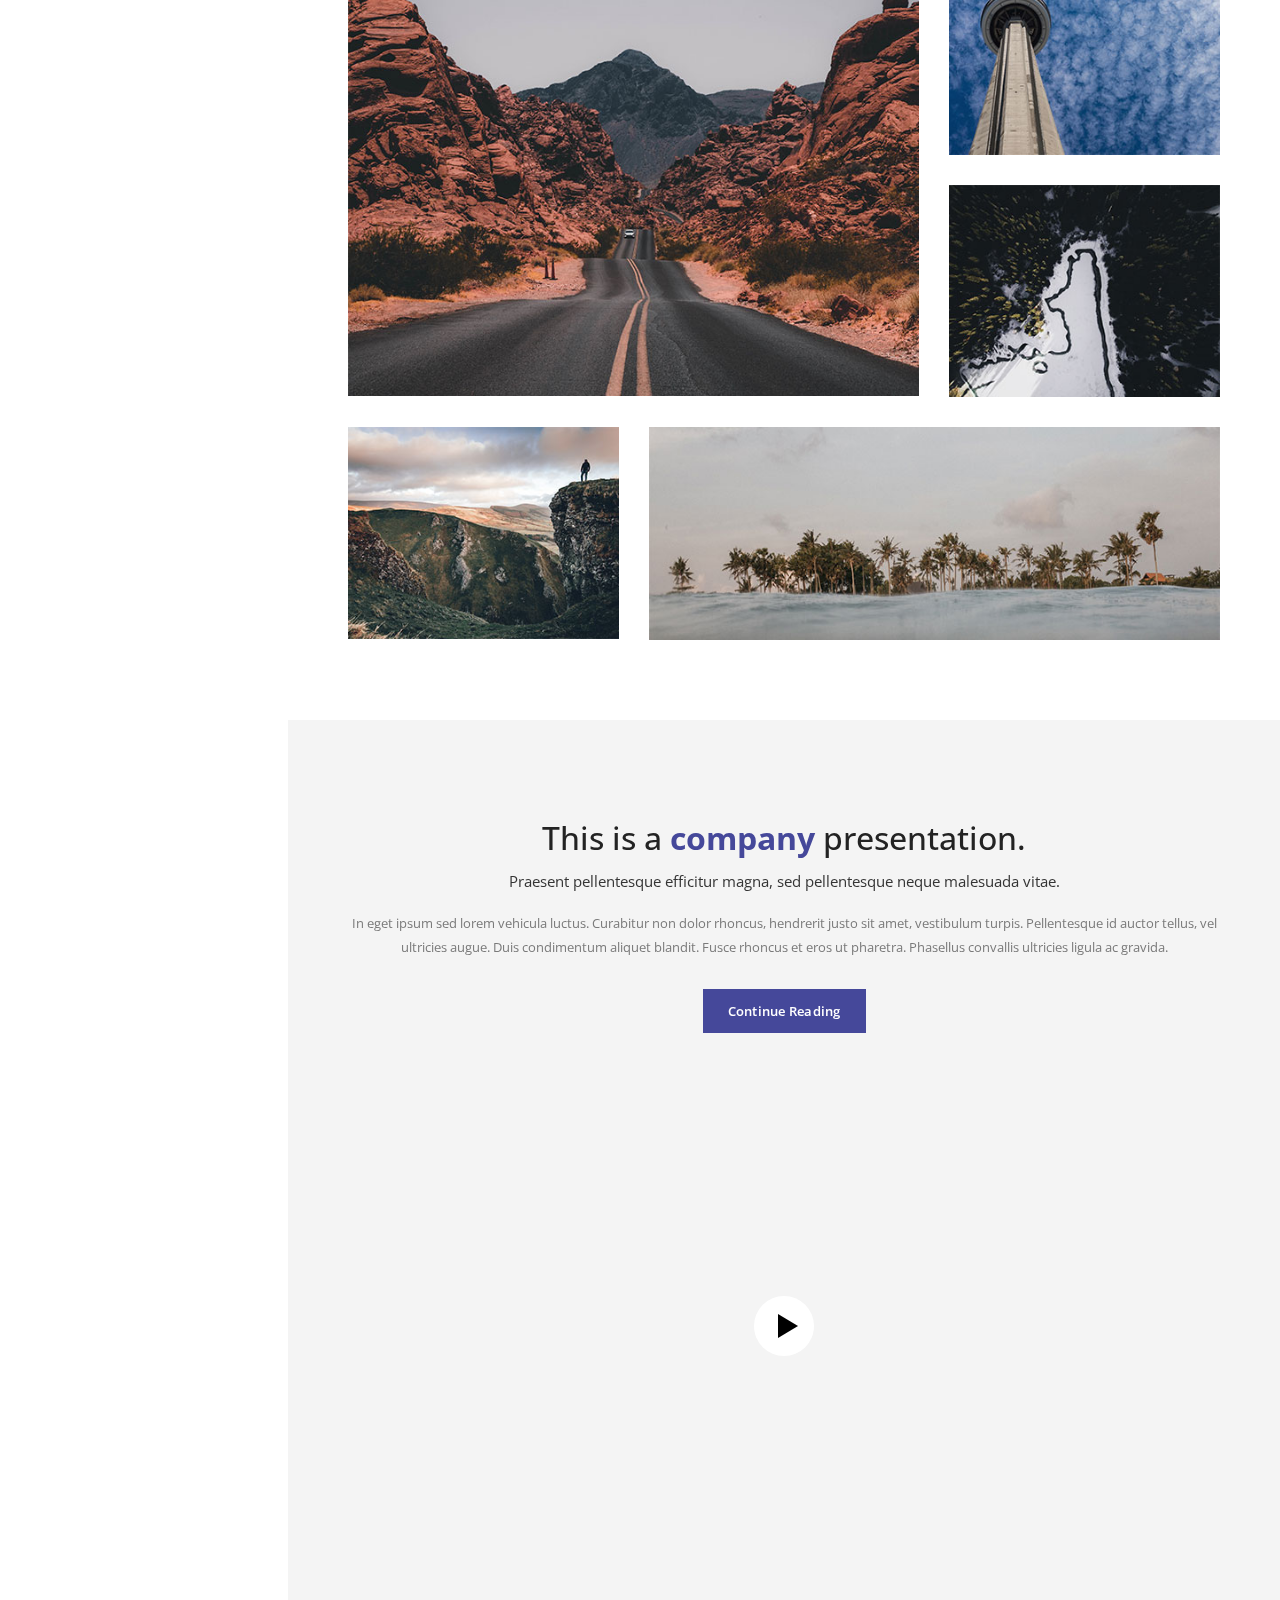
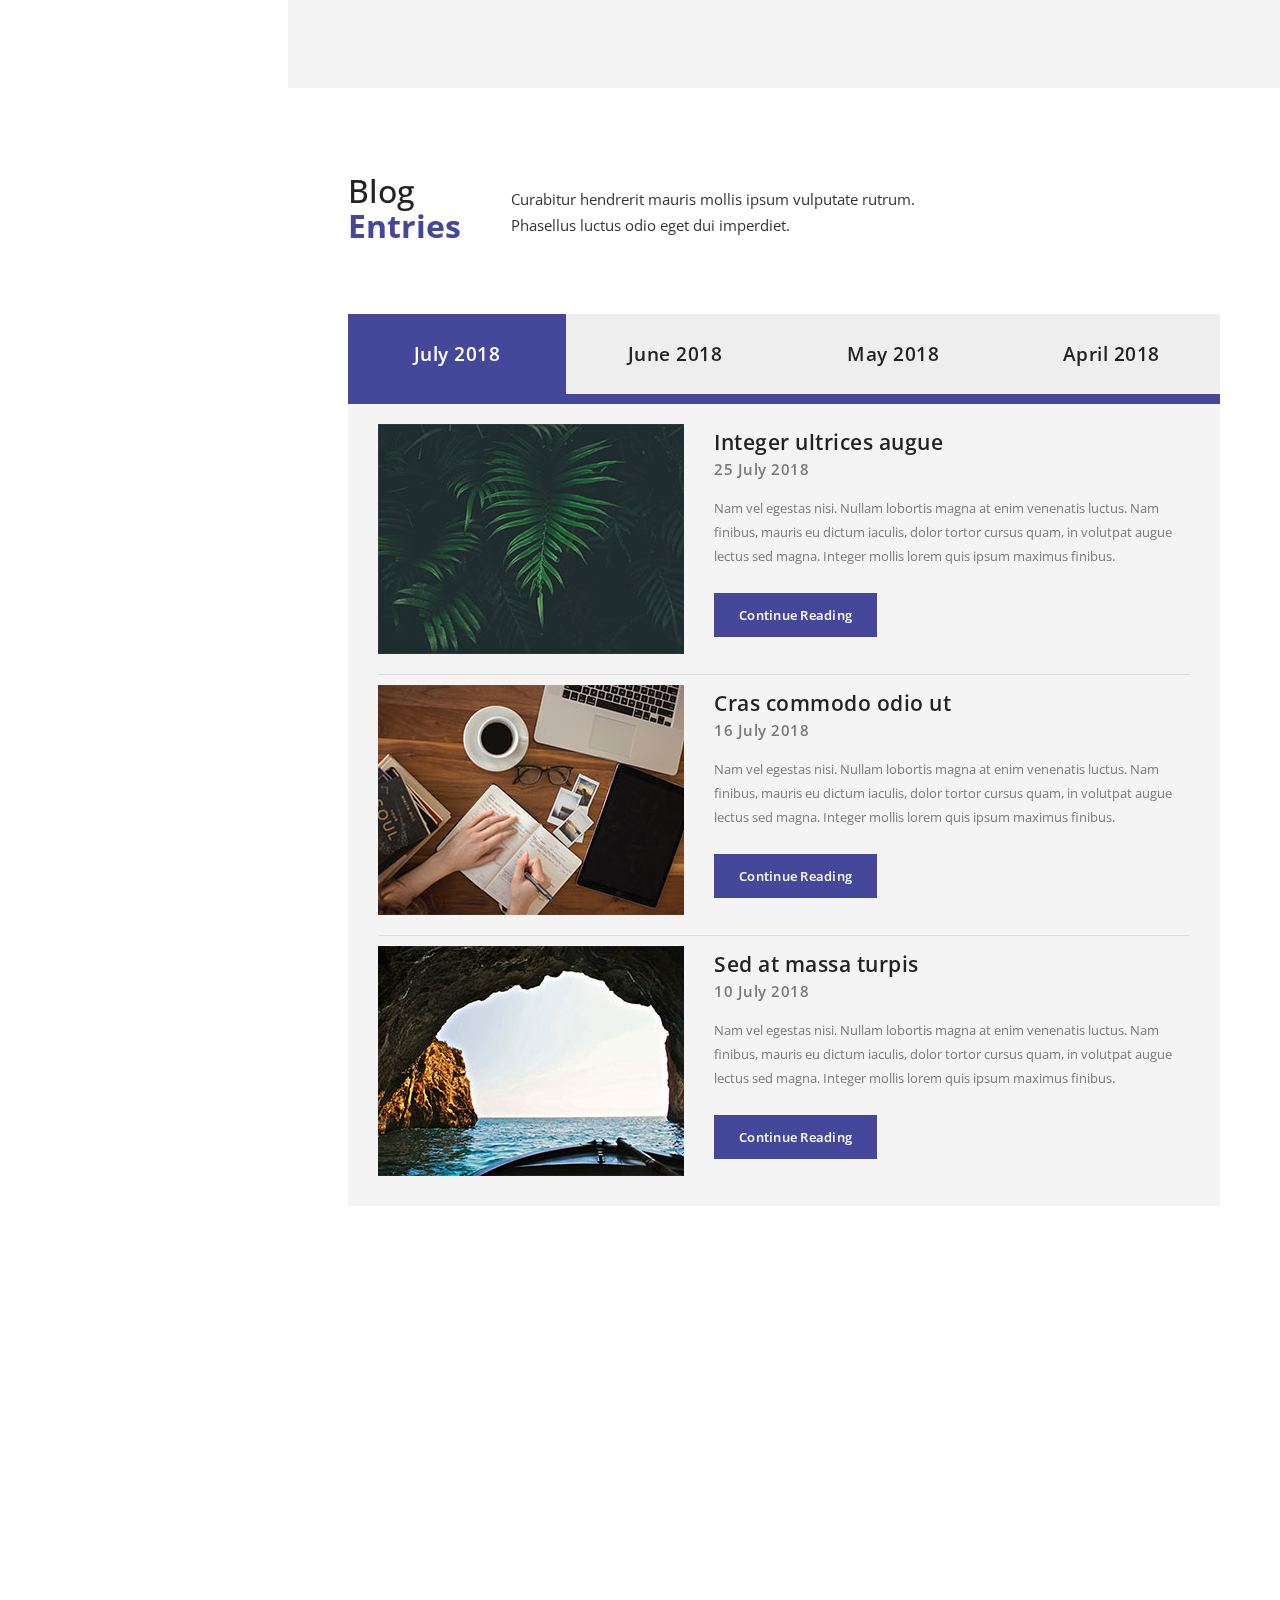
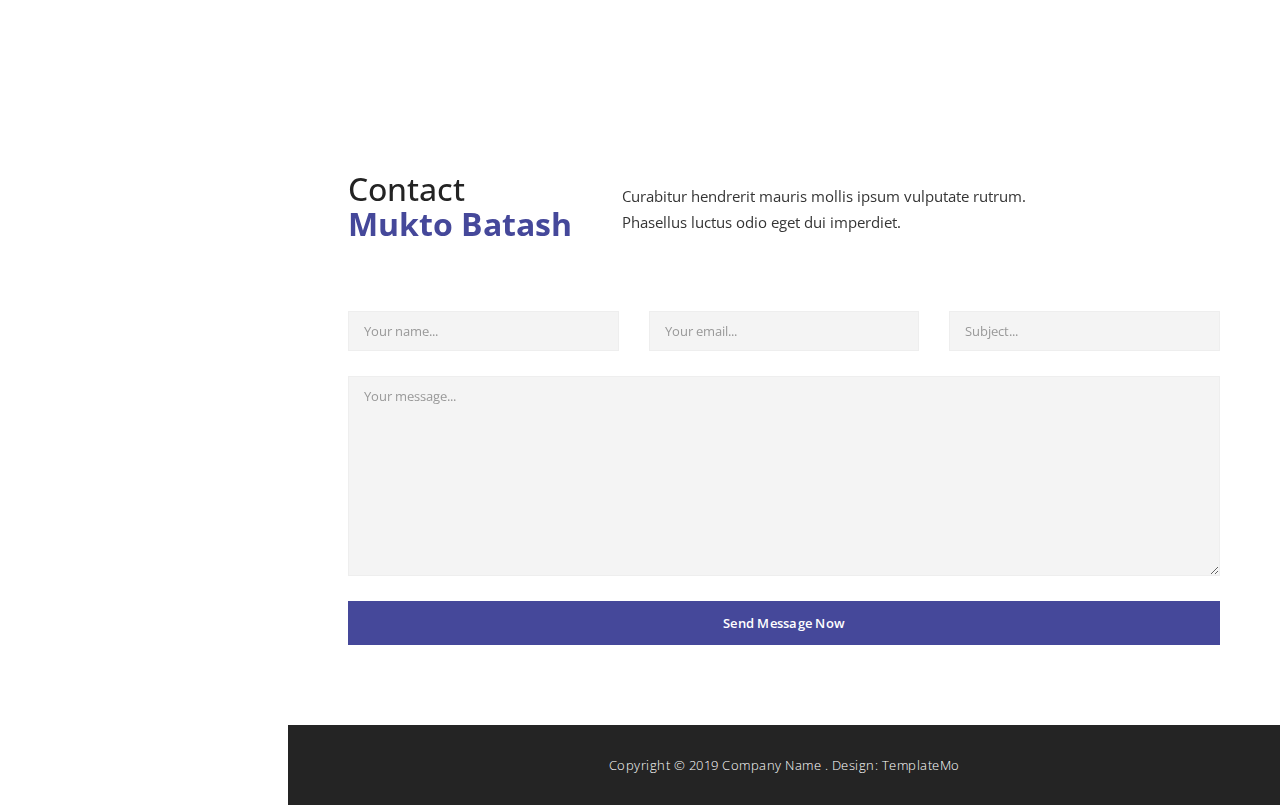
==== commit e6ef1a13: "Enhancement #14 Enhancing the home page" ====
--- a/Code/HTML/Homepage/Mukto Batash.html
+++ b/Code/HTML/Homepage/Mukto Batash.html
@@ -38,12 +38,10 @@
             <div id="main-nav" class="collapse navbar-collapse">
                 <nav>
                     <ul class="nav navbar-nav">
-                        <li><a href="#top">Home</a></li>
-                        <li><a href="#featured">Featured</a></li>
-                        <li><a href="#projects">Recent Projects</a></li>
-                        <li><a href="#video">Presentation</a></li>
-                        <li><a href="#blog">Blog Entries</a></li>
-                        <li><a href="#contact">Contact Us</a></li>
+                        <li><a href="#top">Profile</a></li>
+                        <li><a href="#What we do?">What we do?</a></li>
+                        <li><a href="#projects">How addictions are cured</a></li>
+                        <li><a href="#contact">About us</a></li>
                     </ul>
                 </nav>
             </div>
@@ -66,17 +64,17 @@
                         </a>
                     </li>
                     <li>
-                        <a href="#featured">
+                        <a href="#What we do?">
                             <span class="rect"></span>
                             <span class="circle"></span>
-                            Featured
+                            What we do?
                         </a>
                     </li>
                     <li>
                         <a href="#projects">
                             <span class="rect"></span>
                             <span class="circle"></span>
-                            Recent Work
+                            How addictions are cured
                         </a>
                     </li>
                     <li>
@@ -97,7 +95,7 @@
                         <a href="#contact">
                             <span class="rect"></span>
                             <span class="circle"></span>
-                            Contact Us
+                            About us
                         </a>
                     </li>
                 </ul>
@@ -120,9 +118,9 @@
                     <div class="info">
                         <div>
                           <h1>Mukto Batash</h1>
-                          <p>Here will be text regarding mukto batash.<br></p>
+                          <p>Dicover yourself today<br></p>
                           <div class="white-button button">
-                              <a href="#featured">Discover More</a>
+                              <a href="#What we do?">Discover More</a>
                           </div>
                         </div>
                         </div>
@@ -133,13 +131,14 @@
                 <div class="item item-2">
                     <div class="img-fill">
                         <div class="image"></div>
-                        <div class="info">
+             >
+           <div class="info">
                         <div>
                           <h1>Mukto Batash <br>your friends</h1>
-                          <p>Here will be text regarding mukto batash.<br></p>
+                          <p>Dicover yourself today<br></p>
                           
                           <div class="white-button button">
-                              <a href="#featured">Share More</a>
+                              <a href="#What we do?">Share More</a>
                           </div>
                         </div>
                         </div>
@@ -153,10 +152,10 @@
                         <div class="info">
                         <div>
                           <h1>Mukto Batash</h1>
-                          <p>Here will be text regarding mukto batash.<br></p>
+                          <p>Dicover yourself today<br></p>
 
                           <div class="white-button button">
-                              <a href="#featured">Learn More</a>
+                              <a href="#What we do?">Learn More</a>
                           </div>
                         </div>
                         </div>
@@ -168,96 +167,96 @@
 
 
         <div class="page-content">
-            <section id="featured" class="content-section">
+            <section id="What we do?" class="content-section">
                 <div class="section-heading">
-                    <h1>Featured<br><em>Places</em></h1>
+                    <h1>What we do?<br><em>Places</em></h1>
                     <p>Features of mukto batash will be here</p>
                 </div>
                 <div class="section-content">
                     <div class="owl-carousel owl-theme">
                         <div class="item">
                             <div class="image">
-                                <img src="img/featured_1.jpg" alt="">
-                                <div class="featured-button button">
+                                <img src="img/What we do?_1.jpg" alt="">
+                                <div class="What we do?-button button">
                                     <a href="#projects">Continue Reading</a>
                                 </div>
                             </div>
                             <div class="text-content">
                                 <h4>Lorem ipsum dolor</h4>
                                 <span>Proin et sapien</span>
-                                <p>Here will be text regarding mukto batash.<br></p>
-                            </div>
-                        </div>
-                        <div class="item">
-                            <div class="image">
-                                <img src="img/featured_2.jpg" alt="">
-                                <div class="featured-button button">
+                                <p>Dicover yourself today<br></p>
+                            </div>
+                        </div>
+                        <div class="item">
+                            <div class="image">
+                                <img src="img/What we do?_2.jpg" alt="">
+                                <div class="What we do?-button button">
                                     <a href="#projects">Continue Reading</a>
                                 </div>
                             </div>
                             <div class="text-content">
                                 <h4>Phasellus a lacus ac odio</h4>
                                 <span>Maximus</span>
-                                <p>Here will be text regarding mukto batash.<br></p>
-                            </div>
-                        </div>
-                        <div class="item">
-                            <div class="image">
-                                <img src="img/featured_3.jpg" alt="">
-                                <div class="featured-button button">
+                                <p>Dicover yourself today<br></p>
+                            </div>
+                        </div>
+                        <div class="item">
+                            <div class="image">
+                                <img src="img/What we do?_3.jpg" alt="">
+                                <div class="What we do?-button button">
                                     <a href="#projects">Continue Reading</a>
                                 </div>
                             </div>
                             <div class="text-content">
                                 <h4>Proin sit amet fringilla</h4>
                                 <span>Vulputate</span>
-                                <p>Here will be text regarding mukto batash.<br></p>
-                            </div>
-                        </div>
-                        <div class="item">
-                            <div class="image">
-                                <img src="img/featured_2.jpg" alt="">
-                                <div class="featured-button button">
+                                <p>Dicover yourself today<br></p>
+                            </div>
+                        </div>
+                        <div class="item">
+                            <div class="image">
+                                <img src="img/What we do?_2.jpg" alt="">
+                                <div class="What we do?-button button">
                                     <a href="#projects">Continue Reading</a>
                                 </div>
                             </div>
                             <div class="text-content">
                                 <h4>In volutpat augue lectus</h4>
                                 <span>Elementum</span
-                                <p>Here will be text regarding mukto batash.<br></p>
-                            </div>
-                        </div>
-                        <div class="item">
-                            <div class="image">
-                                <img src="img/featured_1.jpg" alt="">
-                                <div class="featured-button button">
+                                <p>Dicover yourself today<br></p>
+                            </div>
+                        </div>
+                        <div class="item">
+                            <div class="image">
+                                <img src="img/What we do?_1.jpg" alt="">
+                                <div class="What we do?-button button">
                                     <a href="#projects">Continue Reading</a>
                                 </div>
                             </div>
                             <div class="text-content">
                                 <h4>Cras commodo odio</h4>
                                 <span>Aliquam</span>
-                                <p>Here will be text regarding mukto batash.<br></p>
-                            </div>
-                        </div>
-
-                        <div class="item">
-                            <div class="image">
-                                <img src="img/featured_3.jpg" alt="">
-                                <div class="featured-button button">
+                                <p>Dicover yourself today<br></p>
+                            </div>
+                        </div>
+
+                        <div class="item">
+                            <div class="image">
+                                <img src="img/What we do?_3.jpg" alt="">
+                                <div class="What we do?-button button">
                                     <a href="#projects">Continue Reading</a>
                                 </div>
                             </div>
                             <div class="text-content">
                                 <h4>Sed at massa turpis</h4>
                                 <span>Curabitur</span>
-                                <p>Here will be text regarding mukto batash.<br></p>
-                            </div>
-                        </div>
-                        <div class="item">
-                            <div class="image">
-                                <img src="img/featured_2.jpg" alt="">
-                                <div class="featured-button button">
+                                <p>Dicover yourself today<br></p>
+                            </div>
+                        </div>
+                        <div class="item">
+                            <div class="image">
+                                <img src="img/What we do?_2.jpg" alt="">
+                                <div class="What we do?-button button">
                                     <a href="#projects">Continue Reading</a>
                                 </div>
                             </div>
@@ -269,8 +268,8 @@
                         </div>
                         <div class="item">
                             <div class="image">
-                                <img src="img/featured_1.jpg" alt="">
-                                <div class="featured-button button">
+                                <img src="img/What we do?_1.jpg" alt="">
+                                <div class="What we do?-button button">
                                     <a href="#projects">Continue Reading</a>
                                 </div>
                             </div>
@@ -282,8 +281,8 @@
                         </div>
                         <div class="item">
                             <div class="image">
-                                <img src="img/featured_3.jpg" alt="">
-                                <div class="featured-button button">
+                                <img src="img/What we do?_3.jpg" alt="">
+                                <div class="What we do?-button button">
                                     <a href="#projects">Continue Reading</a>
                                 </div>
                             </div>
